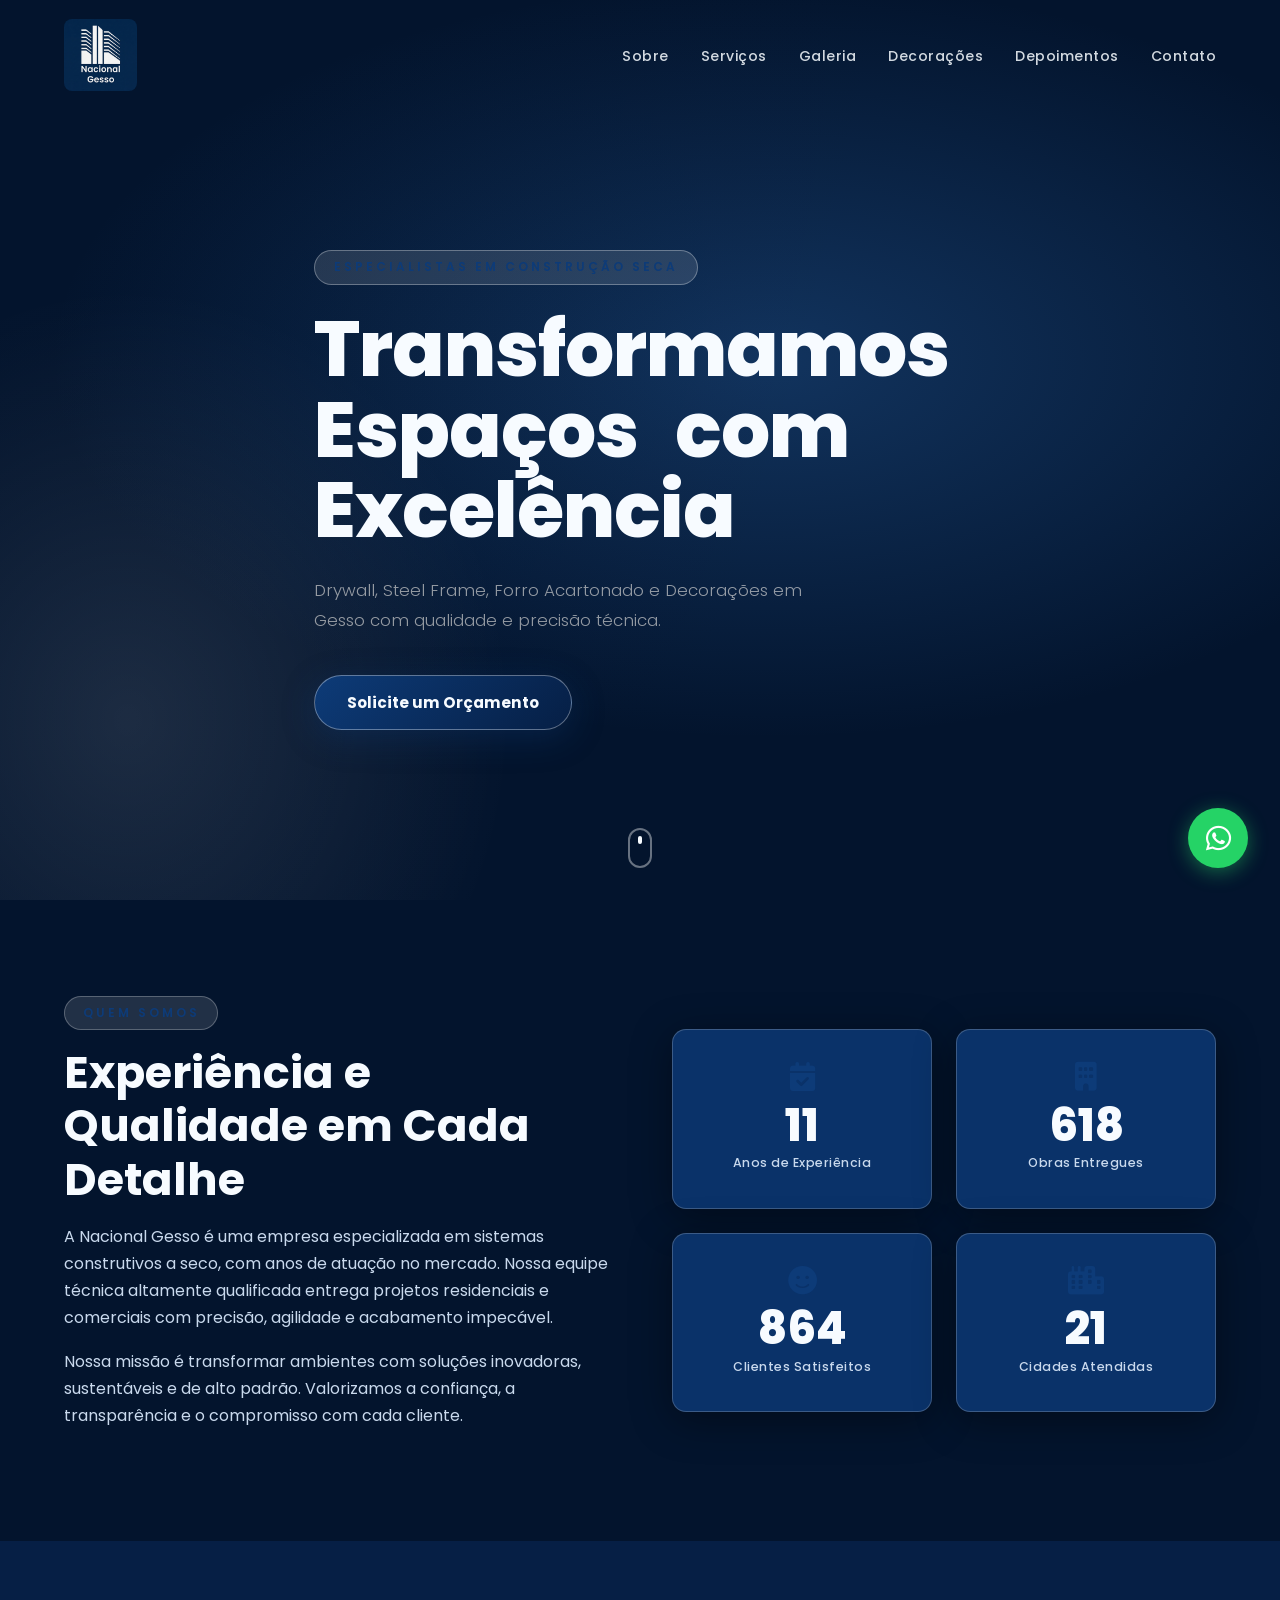
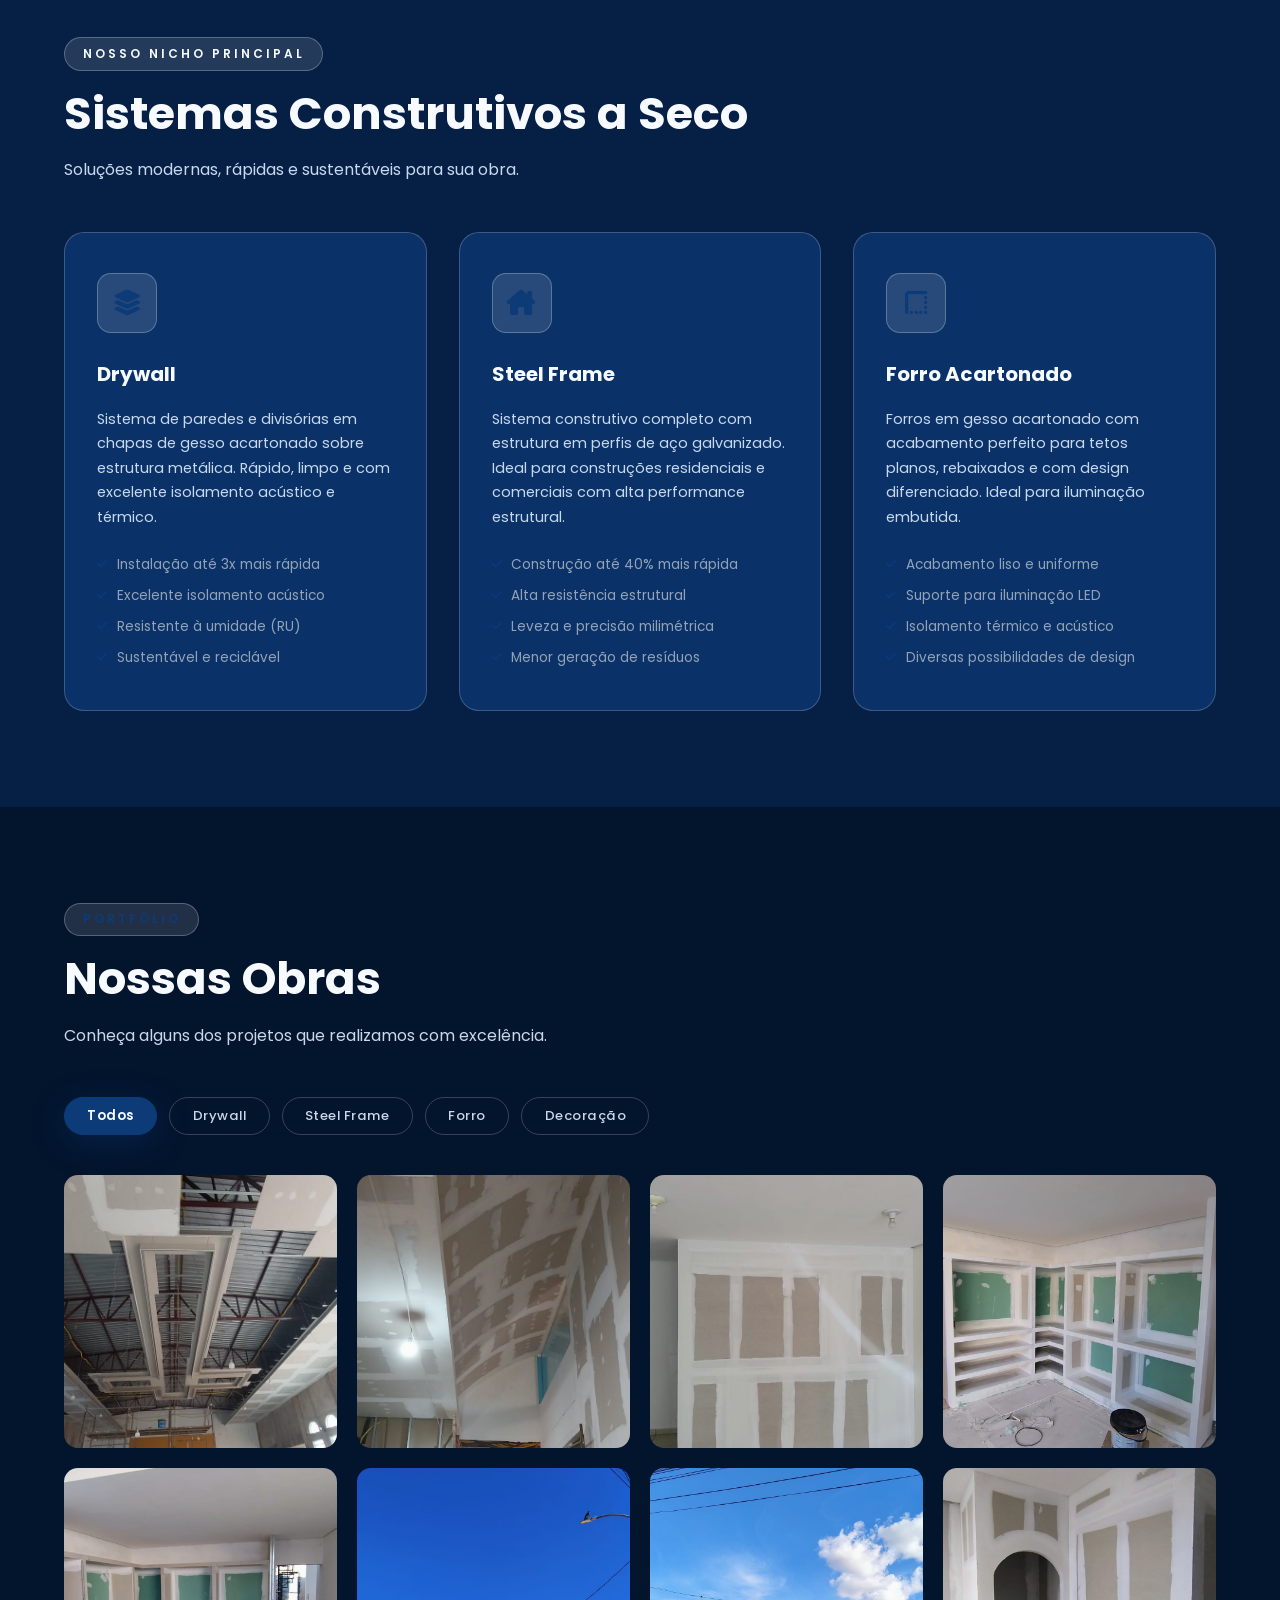
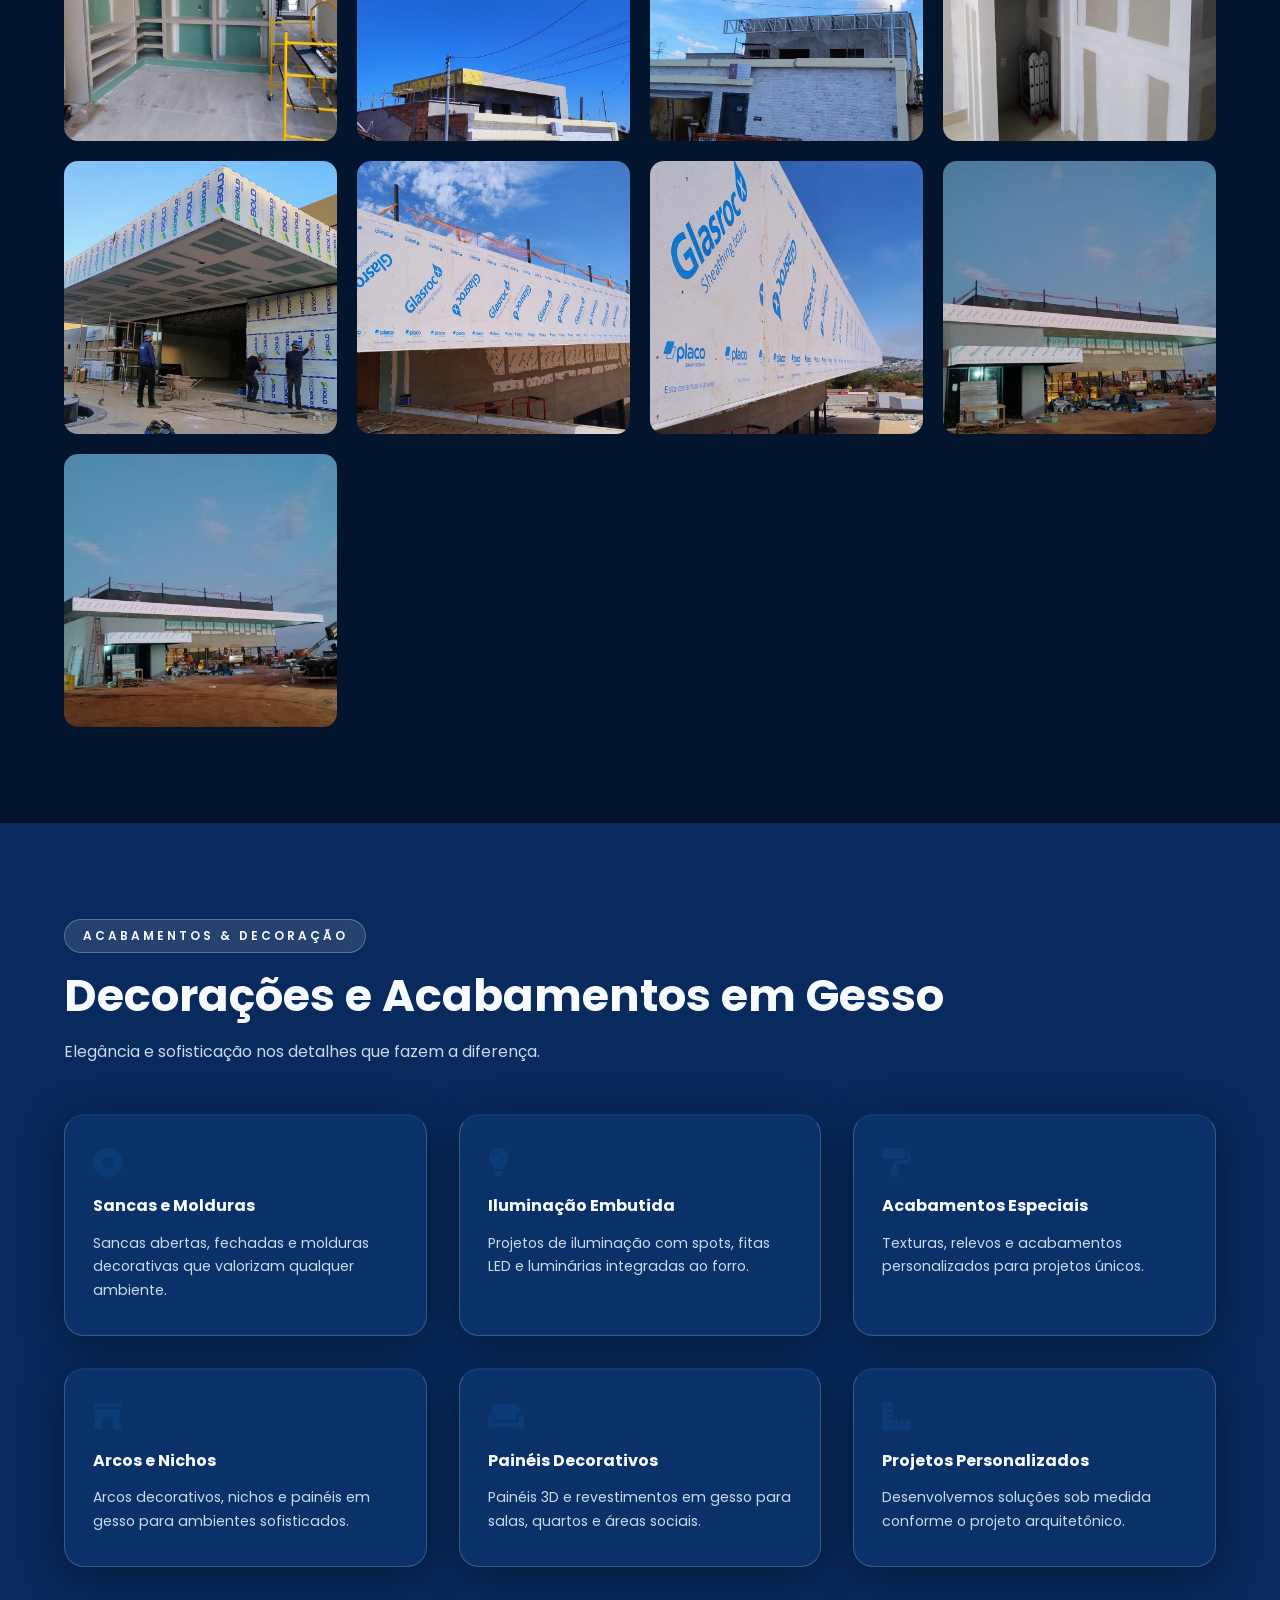
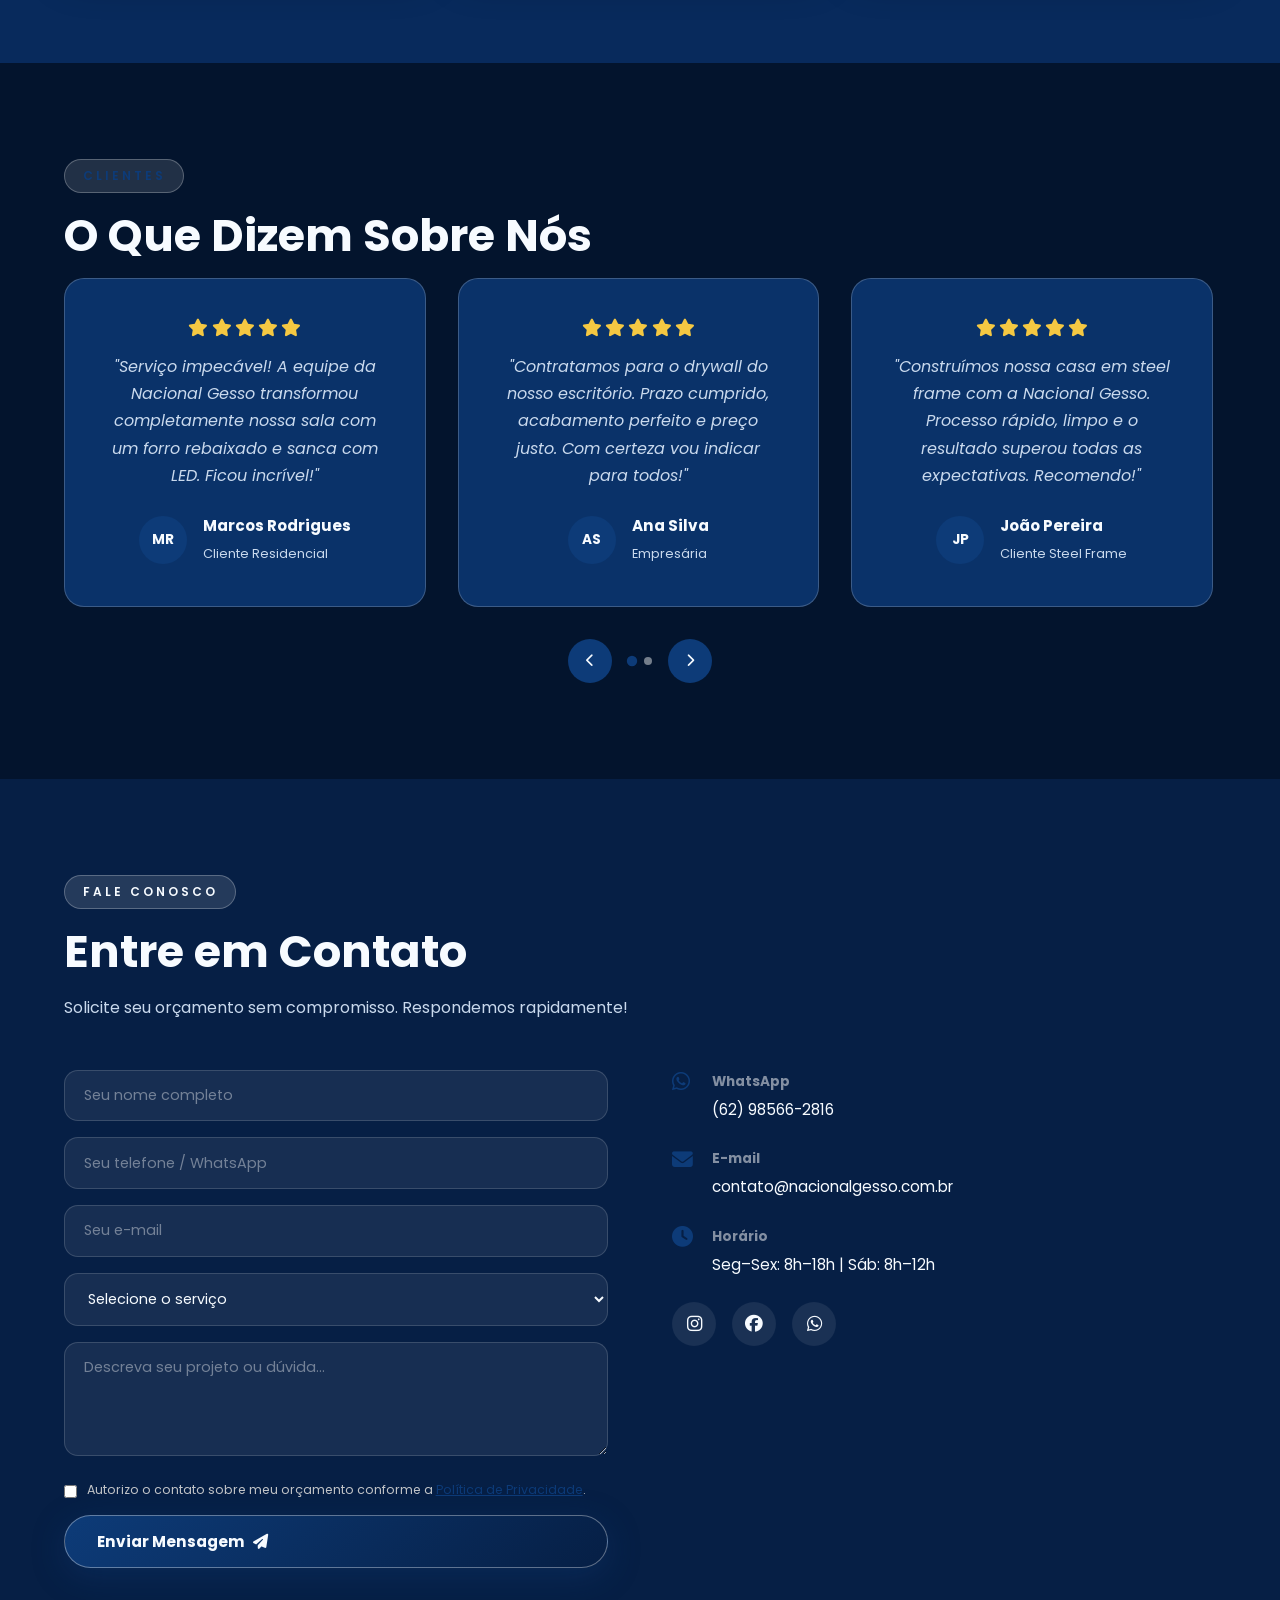
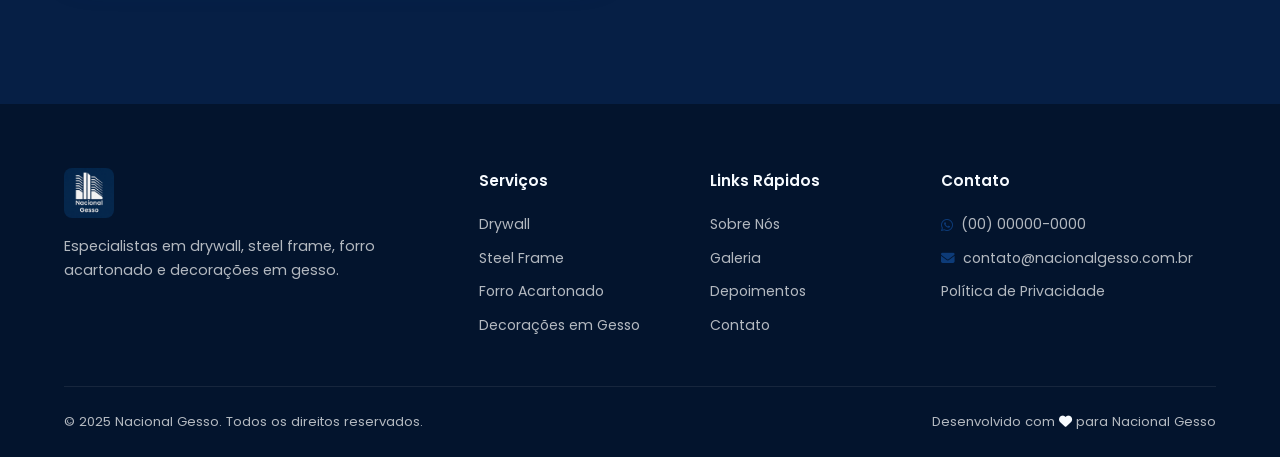
==== index.html @ 5bcd9a9e ""terceiro commit"" ====
<!DOCTYPE html>
<html lang="pt-BR">
<head>
  <meta charset="UTF-8" />
  <meta name="viewport" content="width=device-width, initial-scale=1.0" />
  <title>Nacional Gesso | Drywall, Steel Frame e Gesso</title>
  <meta name="description" content="Nacional Gesso: soluções em drywall, steel frame, forro acartonado e decorações em gesso. Solicite um orçamento para sua obra residencial ou comercial." />
  <meta name="robots" content="index, follow, max-image-preview:large, max-snippet:-1, max-video-preview:-1" />
  <meta name="theme-color" content="#03142d" />
  <link rel="canonical" href="https://nacionalgesso.com.br/" />
  <meta property="og:locale" content="pt_BR" />
  <meta property="og:type" content="website" />
  <meta property="og:site_name" content="Nacional Gesso" />
  <meta property="og:title" content="Nacional Gesso | Drywall, Steel Frame e Gesso" />
  <meta property="og:description" content="Soluções em drywall, steel frame, forro acartonado e decorações em gesso." />
  <meta property="og:url" content="https://nacionalgesso.com.br/" />
  <meta property="og:image" content="https://nacionalgesso.com.br/img/NACIONAL%20GESSO.jpeg" />
  <meta property="og:image:alt" content="Logo da Nacional Gesso" />
  <meta name="twitter:card" content="summary_large_image" />
  <meta name="twitter:title" content="Nacional Gesso | Drywall, Steel Frame e Gesso" />
  <meta name="twitter:description" content="Soluções em drywall, steel frame, forro acartonado e decorações em gesso." />
  <meta name="twitter:image" content="https://nacionalgesso.com.br/img/NACIONAL%20GESSO.jpeg" />
  <link rel="icon" type="image/jpeg" href="img/NACIONAL GESSO.jpeg" />
  <link rel="preconnect" href="https://fonts.googleapis.com" />
  <link rel="preconnect" href="https://fonts.gstatic.com" crossorigin />
  <link href="https://fonts.googleapis.com/css2?family=Poppins:wght@300;400;500;600;700;800&display=swap" rel="stylesheet" />
  <link rel="stylesheet" href="https://cdnjs.cloudflare.com/ajax/libs/font-awesome/6.5.0/css/all.min.css" />
  <link rel="stylesheet" href="css/style.css" />
  <script type="application/ld+json">
  {
    "@context": "https://schema.org",
    "@type": "Organization",
    "name": "Nacional Gesso",
    "url": "https://nacionalgesso.com.br/",
    "logo": "https://nacionalgesso.com.br/img/NACIONAL%20GESSO.jpeg",
    "email": "contato@nacionalgesso.com.br",
    "description": "Soluções em drywall, steel frame, forro acartonado e decorações em gesso."
  }
  </script>
</head>

<script>
  function removeNetlifyBadge() {
    const links = document.querySelectorAll('a[href*="netlify.com"]');
    links.forEach(el => el.remove());
  }

  // Remove ao carregar
  window.addEventListener('load', removeNetlifyBadge);
  
  // Remove novamente após 3 segundos (o script da Netlify injeta depois)
  setTimeout(removeNetlifyBadge, 3000);
  setTimeout(removeNetlifyBadge, 8000);
</script>





<body>

  <!-- HEADER -->
  <header id="header">
    <nav class="nav container">
      <a href="#hero" class="nav-logo">
        <img src="img/NACIONAL GESSO.jpeg" alt="Nacional Gesso" width="1034" height="1024" />
      </a>
      <ul class="nav-menu" id="navMenu">
        <li><a href="#sobre" class="nav-link">Sobre</a></li>
        <li><a href="#servicos" class="nav-link">Serviços</a></li>
        <li><a href="#galeria" class="nav-link">Galeria</a></li>
        <li><a href="#decoracoes" class="nav-link">Decorações</a></li>
        <li><a href="#depoimentos" class="nav-link">Depoimentos</a></li>
        <li><a href="#contato" class="nav-link">Contato</a></li>
      </ul>
      <button class="nav-toggle" id="navToggle" aria-label="Menu">
        <span></span><span></span><span></span>
      </button>
    </nav>
  </header>

  <main>
  <!-- HERO -->
  <section id="hero" aria-labelledby="titulo-principal">
    <div class="hero-overlay"></div>
    <div class="hero-content container">
      <p class="hero-tag reveal">Especialistas em Construção Seca</p>
      <h1 class="hero-title" id="titulo-principal">
        <span class="word-reveal">Transformamos</span>
        <span class="word-reveal">Espaços</span>
        <span class="word-reveal">com</span>
        <span class="word-reveal">Excelência</span>
      </h1>
      <p class="hero-sub reveal">Drywall, Steel Frame, Forro Acartonado e Decorações em Gesso com qualidade e precisão técnica.</p>
      <a href="#contato" class="btn btn-primary reveal">Solicite um Orçamento</a>
    </div>
    <div class="hero-scroll">
      <span></span>
    </div>
  </section>

  <!-- SOBRE -->
  <section id="sobre" class="section">
    <div class="container">
      <div class="sobre-grid">
        <div class="sobre-text">
          <span class="section-tag reveal">Quem Somos</span>
          <h2 class="section-title reveal">Experiência e Qualidade em Cada Detalhe</h2>
          <p class="reveal">A Nacional Gesso é uma empresa especializada em sistemas construtivos a seco, com anos de atuação no mercado. Nossa equipe técnica altamente qualificada entrega projetos residenciais e comerciais com precisão, agilidade e acabamento impecável.</p>
          <p class="reveal">Nossa missão é transformar ambientes com soluções inovadoras, sustentáveis e de alto padrão. Valorizamos a confiança, a transparência e o compromisso com cada cliente.</p>
        </div>
        <div class="sobre-stats">
          <div class="stat-card reveal">
            <i class="fa-solid fa-calendar-check"></i>
            <span class="counter" data-target="15">0</span>
            <small>Anos de Experiência</small>
          </div>
          <div class="stat-card reveal">
            <i class="fa-solid fa-building"></i>
            <span class="counter" data-target="850">0</span>
            <small>Obras Entregues</small>
          </div>
          <div class="stat-card reveal">
            <i class="fa-solid fa-face-smile"></i>
            <span class="counter" data-target="1200">0</span>
            <small>Clientes Satisfeitos</small>
          </div>
          <div class="stat-card reveal">
            <i class="fa-solid fa-city"></i>
            <span class="counter" data-target="30">0</span>
            <small>Cidades Atendidas</small>
          </div>
        </div>
      </div>
    </div>
  </section>

  <!-- SERVIÇOS -->
  <section id="servicos" class="section section-dark">
    <div class="container">
      <span class="section-tag reveal">Nosso Nicho Principal</span>
      <h2 class="section-title reveal">Sistemas Construtivos a Seco</h2>
      <p class="section-sub reveal">Soluções modernas, rápidas e sustentáveis para sua obra.</p>
      <div class="services-grid">

        <div class="service-card reveal">
          <div class="service-icon"><i class="fa-solid fa-layer-group"></i></div>
          <h3>Drywall</h3>
          <p>Sistema de paredes e divisórias em chapas de gesso acartonado sobre estrutura metálica. Rápido, limpo e com excelente isolamento acústico e térmico.</p>
          <ul>
            <li><i class="fa-solid fa-check"></i> Instalação até 3x mais rápida</li>
            <li><i class="fa-solid fa-check"></i> Excelente isolamento acústico</li>
            <li><i class="fa-solid fa-check"></i> Resistente à umidade (RU)</li>
            <li><i class="fa-solid fa-check"></i> Sustentável e reciclável</li>
          </ul>
        </div>

        <div class="service-card reveal">
          <div class="service-icon"><i class="fa-solid fa-house-chimney"></i></div>
          <h3>Steel Frame</h3>
          <p>Sistema construtivo completo com estrutura em perfis de aço galvanizado. Ideal para construções residenciais e comerciais com alta performance estrutural.</p>
          <ul>
            <li><i class="fa-solid fa-check"></i> Construção até 40% mais rápida</li>
            <li><i class="fa-solid fa-check"></i> Alta resistência estrutural</li>
            <li><i class="fa-solid fa-check"></i> Leveza e precisão milimétrica</li>
            <li><i class="fa-solid fa-check"></i> Menor geração de resíduos</li>
          </ul>
        </div>

        <div class="service-card reveal">
          <div class="service-icon"><i class="fa-solid fa-border-top-left"></i></div>
          <h3>Forro Acartonado</h3>
          <p>Forros em gesso acartonado com acabamento perfeito para tetos planos, rebaixados e com design diferenciado. Ideal para iluminação embutida.</p>
          <ul>
            <li><i class="fa-solid fa-check"></i> Acabamento liso e uniforme</li>
            <li><i class="fa-solid fa-check"></i> Suporte para iluminação LED</li>
            <li><i class="fa-solid fa-check"></i> Isolamento térmico e acústico</li>
            <li><i class="fa-solid fa-check"></i> Diversas possibilidades de design</li>
          </ul>
        </div>

      </div>
    </div>
  </section>

  <!-- GALERIA -->
  <section id="galeria" class="section">
    <div class="container">
      <span class="section-tag reveal">Portfólio</span>
      <h2 class="section-title reveal">Nossas Obras</h2>
      <p class="section-sub reveal">Conheça alguns dos projetos que realizamos com excelência.</p>

      <div class="gallery-filters reveal" role="group" aria-label="Filtrar obras por serviço">
        <button class="filter-btn active" type="button" data-filter="all" aria-pressed="true">Todos</button>
        <button class="filter-btn" type="button" data-filter="drywall" aria-pressed="false">Drywall</button>
        <button class="filter-btn" type="button" data-filter="steelframe" aria-pressed="false">Steel Frame</button>
        <button class="filter-btn" type="button" data-filter="forro" aria-pressed="false">Forro</button>
        <button class="filter-btn" type="button" data-filter="decoracao" aria-pressed="false">Decoração</button>
      </div>

      <div class="gallery-grid" id="galleryGrid">
        <div class="gallery-item reveal" data-category="drywall">
          <img src="img/img1.jpeg" alt="Obra 1" loading="lazy" />
          <div class="gallery-overlay"><i class="fa-solid fa-magnifying-glass-plus"></i></div>
        </div>
        <div class="gallery-item reveal" data-category="forro">
          <img src="img/img2.jpeg" alt="Obra 2" loading="lazy" />
          <div class="gallery-overlay"><i class="fa-solid fa-magnifying-glass-plus"></i></div>
        </div>
        <div class="gallery-item reveal" data-category="decoracao">
          <img src="img/img3.jpeg" alt="Obra 3" loading="lazy" />
          <div class="gallery-overlay"><i class="fa-solid fa-magnifying-glass-plus"></i></div>
        </div>
        <div class="gallery-item reveal" data-category="forro">
          <img src="img/img4.jpeg" alt="Obra 4" loading="lazy" />
          <div class="gallery-overlay"><i class="fa-solid fa-magnifying-glass-plus"></i></div>
        </div>
        <div class="gallery-item reveal" data-category="drywall">
          <img src="img/img5.jpeg" alt="Obra 5" loading="lazy" />
          <div class="gallery-overlay"><i class="fa-solid fa-magnifying-glass-plus"></i></div>
        </div>
        <div class="gallery-item reveal" data-category="decoracao">
          <img src="img/img6.jpeg" alt="Obra 6" loading="lazy" />
          <div class="gallery-overlay"><i class="fa-solid fa-magnifying-glass-plus"></i></div>
        </div>
        <div class="gallery-item reveal" data-category="forro">
          <img src="img/img7.jpeg" alt="Obra 7" loading="lazy" />
          <div class="gallery-overlay"><i class="fa-solid fa-magnifying-glass-plus"></i></div>
        </div>
        <div class="gallery-item reveal" data-category="steelframe">
          <img src="img/img8.jpeg" alt="Obra 8" loading="lazy" />
          <div class="gallery-overlay"><i class="fa-solid fa-magnifying-glass-plus"></i></div>
        </div>
        <div class="gallery-item reveal" data-category="drywall">
          <img src="img/img9.jpeg" alt="Obra 9" loading="lazy" />
          <div class="gallery-overlay"><i class="fa-solid fa-magnifying-glass-plus"></i></div>
        </div>
        <div class="gallery-item reveal" data-category="decoracao">
          <img src="img/img10.jpeg" alt="Obra 10" loading="lazy" />
          <div class="gallery-overlay"><i class="fa-solid fa-magnifying-glass-plus"></i></div>
        </div>
        <div class="gallery-item reveal" data-category="forro">
          <img src="img/img11.jpeg" alt="Obra 11" loading="lazy" />
          <div class="gallery-overlay"><i class="fa-solid fa-magnifying-glass-plus"></i></div>
        </div>
        <div class="gallery-item reveal" data-category="steelframe">
          <img src="img/img12.jpeg" alt="Obra 12" loading="lazy" />
          <div class="gallery-overlay"><i class="fa-solid fa-magnifying-glass-plus"></i></div>
        </div>
        <div class="gallery-item reveal" data-category="decoracao">
          <img src="img/img13.jpeg" alt="Obra 13" loading="lazy" />
          <div class="gallery-overlay"><i class="fa-solid fa-magnifying-glass-plus"></i></div>
        </div>
      </div>
    </div>
  </section>

  <!-- LIGHTBOX -->
  <div class="lightbox" id="lightbox" role="dialog" aria-modal="true" aria-label="Visualização da obra" aria-hidden="true">
    <button class="lightbox-close" id="lightboxClose" type="button" aria-label="Fechar visualização"><i class="fa-solid fa-xmark"></i></button>
    <div class="lightbox-content" id="lightboxContent"></div>
  </div>

  <!-- DECORAÇÕES -->
  <section id="decoracoes" class="section section-accent">
    <div class="container">
      <span class="section-tag reveal">Acabamentos & Decoração</span>
      <h2 class="section-title reveal">Decorações e Acabamentos em Gesso</h2>
      <p class="section-sub reveal">Elegância e sofisticação nos detalhes que fazem a diferença.</p>
      <div class="deco-grid">
        <div class="deco-card reveal">
          <i class="fa-solid fa-circle-dot"></i>
          <h4>Sancas e Molduras</h4>
          <p>Sancas abertas, fechadas e molduras decorativas que valorizam qualquer ambiente.</p>
        </div>
        <div class="deco-card reveal">
          <i class="fa-solid fa-lightbulb"></i>
          <h4>Iluminação Embutida</h4>
          <p>Projetos de iluminação com spots, fitas LED e luminárias integradas ao forro.</p>
        </div>
        <div class="deco-card reveal">
          <i class="fa-solid fa-paint-roller"></i>
          <h4>Acabamentos Especiais</h4>
          <p>Texturas, relevos e acabamentos personalizados para projetos únicos.</p>
        </div>
        <div class="deco-card reveal">
          <i class="fa-solid fa-archway"></i>
          <h4>Arcos e Nichos</h4>
          <p>Arcos decorativos, nichos e painéis em gesso para ambientes sofisticados.</p>
        </div>
        <div class="deco-card reveal">
          <i class="fa-solid fa-couch"></i>
          <h4>Painéis Decorativos</h4>
          <p>Painéis 3D e revestimentos em gesso para salas, quartos e áreas sociais.</p>
        </div>
        <div class="deco-card reveal">
          <i class="fa-solid fa-ruler-combined"></i>
          <h4>Projetos Personalizados</h4>
          <p>Desenvolvemos soluções sob medida conforme o projeto arquitetônico.</p>
        </div>
      </div>
    </div>
  </section>

  <!-- DEPOIMENTOS -->
  <section id="depoimentos" class="section">
    <div class="container">
      <span class="section-tag reveal">Clientes</span>
      <h2 class="section-title reveal">O Que Dizem Sobre Nós</h2>
      <div class="testimonials-slider">
        <div class="testimonials-track" id="testimonialsTrack">
          <div class="testimonial-card">
            <div class="stars"><i class="fa-solid fa-star"></i><i class="fa-solid fa-star"></i><i class="fa-solid fa-star"></i><i class="fa-solid fa-star"></i><i class="fa-solid fa-star"></i></div>
            <p>"Serviço impecável! A equipe da Nacional Gesso transformou completamente nossa sala com um forro rebaixado e sanca com LED. Ficou incrível!"</p>
            <div class="testimonial-author">
              <div class="author-avatar">MR</div>
              <div><strong>Marcos Rodrigues</strong><small>Cliente Residencial</small></div>
            </div>
          </div>
          <div class="testimonial-card">
            <div class="stars"><i class="fa-solid fa-star"></i><i class="fa-solid fa-star"></i><i class="fa-solid fa-star"></i><i class="fa-solid fa-star"></i><i class="fa-solid fa-star"></i></div>
            <p>"Contratamos para o drywall do nosso escritório. Prazo cumprido, acabamento perfeito e preço justo. Com certeza vou indicar para todos!"</p>
            <div class="testimonial-author">
              <div class="author-avatar">AS</div>
              <div><strong>Ana Silva</strong><small>Empresária</small></div>
            </div>
          </div>
          <div class="testimonial-card">
            <div class="stars"><i class="fa-solid fa-star"></i><i class="fa-solid fa-star"></i><i class="fa-solid fa-star"></i><i class="fa-solid fa-star"></i><i class="fa-solid fa-star"></i></div>
            <p>"Construímos nossa casa em steel frame com a Nacional Gesso. Processo rápido, limpo e o resultado superou todas as expectativas. Recomendo!"</p>
            <div class="testimonial-author">
              <div class="author-avatar">JP</div>
              <div><strong>João Pereira</strong><small>Cliente Steel Frame</small></div>
            </div>
          </div>
          <div class="testimonial-card">
            <div class="stars"><i class="fa-solid fa-star"></i><i class="fa-solid fa-star"></i><i class="fa-solid fa-star"></i><i class="fa-solid fa-star"></i><i class="fa-solid fa-star"></i></div>
            <p>"Profissionais extremamente competentes. Fizeram as molduras e decorações em gesso do nosso apartamento. Trabalho de altíssima qualidade!"</p>
            <div class="testimonial-author">
              <div class="author-avatar">CF</div>
              <div><strong>Carla Ferreira</strong><small>Arquiteta</small></div>
            </div>
          </div>
        </div>
        <div class="slider-controls">
          <button class="slider-btn" id="prevBtn"><i class="fa-solid fa-chevron-left"></i></button>
          <div class="slider-dots" id="sliderDots"></div>
          <button class="slider-btn" id="nextBtn"><i class="fa-solid fa-chevron-right"></i></button>
        </div>
      </div>
    </div>
  </section>

  <!-- CONTATO -->
  <section id="contato" class="section section-dark">
    <div class="container">
      <span class="section-tag reveal">Fale Conosco</span>
      <h2 class="section-title reveal">Entre em Contato</h2>
      <p class="section-sub reveal">Solicite seu orçamento sem compromisso. Respondemos rapidamente!</p>
      <div class="contact-grid">
        <form class="contact-form reveal" id="contactForm">
          <div class="form-group">
            <label class="sr-only" for="nome">Seu nome completo</label>
            <input id="nome" name="nome" type="text" autocomplete="name" placeholder="Seu nome completo" required />
          </div>
          <div class="form-group">
            <label class="sr-only" for="telefone">5562985662816</label>
            <input id="telefone" name="telefone" type="tel" autocomplete="tel" inputmode="tel" placeholder="Seu telefone / WhatsApp" required />
          </div>
          <div class="form-group">
            <label class="sr-only" for="email">Seu e-mail</label>
            <input id="email" name="email" type="email" autocomplete="email" placeholder="Seu e-mail" />
          </div>
          <div class="form-group">
            <label class="sr-only" for="servico">Serviço desejado</label>
            <select id="servico" name="servico" required>
              <option value="">Selecione o serviço</option>
              <option>Drywall</option>
              <option>Steel Frame</option>
              <option>Forro Acartonado</option>
              <option>Decorações em Gesso</option>
              <option>Outro</option>
            </select>
          </div>
          <div class="form-group">
            <label class="sr-only" for="mensagem">Descreva seu projeto ou dúvida</label>
            <textarea id="mensagem" name="mensagem" placeholder="Descreva seu projeto ou dúvida..." rows="4"></textarea>
          </div>
          <div class="form-consent">
            <input id="consentimento" name="consentimento" type="checkbox" required>
            <label for="consentimento">Autorizo o contato sobre meu orçamento conforme a <a href="privacidade.html">Política de Privacidade</a>.</label>
          </div>
          <button type="submit" class="btn btn-primary">Enviar Mensagem <i class="fa-solid fa-paper-plane"></i></button>
          <p class="form-status" id="formStatus" aria-live="polite"></p>
        </form>
        <div class="contact-info reveal">
          <div class="info-item">
            <i class="fa-brands fa-whatsapp"></i>
            <div>
              <strong>WhatsApp</strong>
              <a href="https://wa.me/5562985662816" target="_blank" rel="noopener noreferrer">(62) 98566-2816</a>
            </div>
          </div>
          <div class="info-item">
            <i class="fa-solid fa-envelope"></i>
            <div>
              <strong>E-mail</strong>
              <a href="mailto:contato@nacionalgesso.com.br">contato@nacionalgesso.com.br</a>
            </div>
          </div>
          <div class="info-item">
            <i class="fa-solid fa-clock"></i>
            <div>
              <strong>Horário</strong>
              <span>Seg–Sex: 8h–18h | Sáb: 8h–12h</span>
            </div>
          </div>
          <div class="social-links">
            <a href="#" aria-label="Instagram"><i class="fa-brands fa-instagram"></i></a>
            <a href="#" aria-label="Facebook"><i class="fa-brands fa-facebook"></i></a>
            <a href="https://wa.me/5500000000000" target="_blank" rel="noopener noreferrer" aria-label="WhatsApp"><i class="fa-brands fa-whatsapp"></i></a>
          </div>

        </div>
      </div>
    </div>
  </section>

  </main>

  <!-- FOOTER -->
  <footer class="footer">
    <div class="container">
      <div class="footer-grid">
        <div>
          <img src="img/NACIONAL GESSO.jpeg" alt="Nacional Gesso" class="footer-logo" width="1034" height="1024" loading="lazy" />
          <p>Especialistas em drywall, steel frame, forro acartonado e decorações em gesso.</p>
        </div>
        <div>
          <h5>Serviços</h5>
          <ul>
            <li><a href="#servicos">Drywall</a></li>
            <li><a href="#servicos">Steel Frame</a></li>
            <li><a href="#servicos">Forro Acartonado</a></li>
            <li><a href="#decoracoes">Decorações em Gesso</a></li>
          </ul>
        </div>
        <div>
          <h5>Links Rápidos</h5>
          <ul>
            <li><a href="#sobre">Sobre Nós</a></li>
            <li><a href="#galeria">Galeria</a></li>
            <li><a href="#depoimentos">Depoimentos</a></li>
            <li><a href="#contato">Contato</a></li>
          </ul>
        </div>
        <div>
          <h5>Contato</h5>
          <ul>
            <li><i class="fa-brands fa-whatsapp"></i> (00) 00000-0000</li>
            <li><i class="fa-solid fa-envelope"></i> contato@nacionalgesso.com.br</li>
            <li><a href="privacidade.html">Política de Privacidade</a></li>

          </ul>
        </div>
      </div>
      <div class="footer-bottom">
        <p>&copy; 2025 Nacional Gesso. Todos os direitos reservados.</p>
        <p>Desenvolvido com <i class="fa-solid fa-heart"></i> para Nacional Gesso</p>
      </div>
    </div>
  </footer>

  <!-- WHATSAPP FLUTUANTE -->
  <a href="https://wa.me/5562985662816?text=Ol%C3%A1!%20Gostaria%20de%20um%20or%C3%A7amento%20com%20a%20Nacional%20Gesso." class="whatsapp-float" target="_blank" rel="noopener noreferrer" aria-label="Falar com a Nacional Gesso pelo WhatsApp">
    <i class="fa-brands fa-whatsapp"></i>
  </a>

  <!-- VOLTAR AO TOPO -->
  <button class="back-to-top" id="backToTop" aria-label="Voltar ao topo">
    <i class="fa-solid fa-chevron-up"></i>
  </button>

  <script src="js/main.js"></script>
</body>
</html>
---- css/style.css ----
/* ===== RESET & BASE ===== */
*, *::before, *::after { box-sizing: border-box; margin: 0; padding: 0; }

:root {
  --primary: #0d3b78;
  --primary-light: #2d6fbb;
  --primary-dark: #061f45;
  --accent: #0d3b78;
  --dark: #03142d;
  --dark2: #061f45;
  --dark3: #082a5c;
  --surface: #0a3269;
  --surface2: #104382;
  --gray: #c9d9ed;
  --gray-light: #071d3e;
  --white: #f7fbff;
  --white-pure: #ffffff;
  --text: #f7fbff;
  --text-muted: #c9d9ed;
  --radius: 14px;
  --radius-lg: 20px;
  --shadow: 0 8px 40px rgba(0,0,0,0.4);
  --shadow-gold: 0 8px 32px rgba(13,59,120,0.35);
  --transition: 0.3s ease;
  --border: rgba(255,255,255,0.2);
}

html { scroll-behavior: smooth; }

body {
  font-family: 'Poppins', sans-serif;
  color: var(--text);
  background: var(--dark);
  overflow-x: hidden;
  line-height: 1.7;
}

img { max-width: 100%; display: block; }
a { text-decoration: none; color: inherit; }
ul { list-style: none; }
button { cursor: pointer; border: none; background: none; font-family: inherit; }
.sr-only { position: absolute; width: 1px; height: 1px; padding: 0; margin: -1px; overflow: hidden; clip: rect(0, 0, 0, 0); white-space: nowrap; border: 0; }

.legal-page { max-width: 850px; padding-top: 4rem; padding-bottom: 4rem; }
.legal-page h1 { color: var(--white); font-size: clamp(2rem, 5vw, 3rem); margin: 2rem 0 1rem; }
.legal-page h2 { color: var(--primary); font-size: 1.25rem; margin: 2rem 0 0.5rem; }
.legal-page p { margin-bottom: 1rem; }

.container { max-width: 1200px; margin: 0 auto; padding: 0 1.5rem; }
.section { padding: 6rem 0; }
.section-dark { background: var(--dark2); color: var(--white); }
.section-accent { background: var(--dark3); }

.section-tag {
  display: inline-block;
  background: rgba(255,255,255,0.12);
  color: var(--primary);
  font-size: 0.75rem;
  font-weight: 600;
  letter-spacing: 3px;
  text-transform: uppercase;
  padding: 0.35rem 1.1rem;
  border-radius: 50px;
  margin-bottom: 1rem;
  border: 1px solid rgba(255,255,255,0.25);
}
.section-dark .section-tag { background: rgba(255,255,255,0.12); color: var(--white); border-color: rgba(255,255,255,0.25); }
.section-accent .section-tag { background: rgba(255,255,255,0.12); color: var(--white); border-color: rgba(255,255,255,0.25); }

.section-title {
  font-size: clamp(1.8rem, 4vw, 2.8rem);
  font-weight: 700;
  line-height: 1.2;
  margin-bottom: 1rem;
  color: var(--white);
}
.section-sub { color: var(--gray); max-width: 600px; margin-bottom: 3rem; }
.section-dark .section-sub { color: var(--gray); }
.section-accent .section-sub { color: var(--gray); }

/* ===== BUTTONS ===== */
.btn {
  display: inline-flex;
  align-items: center;
  gap: 0.5rem;
  padding: 0.85rem 2rem;
  border-radius: 50px;
  font-weight: 600;
  font-size: 0.95rem;
  transition: var(--transition);
}
.btn-primary {
  background: linear-gradient(135deg, var(--primary) 0%, var(--primary-dark) 100%);
  color: var(--white);
  font-weight: 700;
  box-shadow: var(--shadow-gold);
  border: 1px solid rgba(255,255,255,0.35);
}
.btn-primary:hover { background: linear-gradient(135deg, var(--primary-light) 0%, var(--primary) 100%); transform: translateY(-2px); box-shadow: 0 12px 36px rgba(45,111,187,0.45); }

/* ===== REVEAL ANIMATIONS ===== */
.reveal {
  opacity: 0;
  transform: translateY(30px);
  transition: opacity 0.7s ease, transform 0.7s ease;
}
.reveal.visible { opacity: 1; transform: translateY(0); }

.word-reveal {
  display: inline-block;
  opacity: 0;
  transform: translateY(40px);
  transition: opacity 0.6s ease, transform 0.6s ease;
  margin-right: 0.3em;
}
.word-reveal.visible { opacity: 1; transform: translateY(0); }

/* ===== HEADER ===== */
#header {
  position: fixed;
  top: 0; left: 0; right: 0;
  z-index: 1000;
  padding: 1.2rem 0;
  transition: background var(--transition), box-shadow var(--transition), padding var(--transition), backdrop-filter var(--transition);
}
#header.scrolled {
  background: rgba(3,20,45,0.92);
  backdrop-filter: blur(20px);
  -webkit-backdrop-filter: blur(20px);
  box-shadow: 0 1px 0 rgba(255,255,255,0.2), 0 8px 32px rgba(0,0,0,0.4);
  padding: 0.7rem 0;
}

.nav { display: flex; align-items: center; justify-content: space-between; }

.nav-logo img {
  height: 72px;
  width: auto;
  border-radius: 8px;
  object-fit: contain;
}

.nav-menu { display: flex; gap: 2rem; }
.nav-link {
  font-size: 0.88rem;
  font-weight: 500;
  color: rgba(247,251,255,0.85);
  position: relative;
  transition: color var(--transition);
  letter-spacing: 0.5px;
}
.nav-link::after {
  content: '';
  position: absolute;
  bottom: -4px; left: 0;
  width: 0; height: 1px;
  background: var(--primary);
  transition: width var(--transition);
}
.nav-link:hover::after, .nav-link.active::after { width: 100%; }
#header.scrolled .nav-link { color: rgba(247,251,255,0.85); }
.nav-link:hover { color: var(--primary); }

.nav-toggle {
  display: none;
  flex-direction: column;
  gap: 5px;
  padding: 4px;
}
.nav-toggle span {
  display: block;
  width: 24px; height: 2px;
  background: var(--white);
  border-radius: 2px;
  transition: var(--transition);
}
#header.scrolled .nav-toggle span { background: var(--white); }
.nav-toggle.open span:nth-child(1) { transform: translateY(7px) rotate(45deg); }
.nav-toggle.open span:nth-child(2) { opacity: 0; }
.nav-toggle.open span:nth-child(3) { transform: translateY(-7px) rotate(-45deg); }

/* ===== HERO ===== */
#hero {
  min-height: 100vh;
  display: flex;
  align-items: center;
  position: relative;
  background:
    linear-gradient(105deg, rgba(3,20,45,0.94) 0%, rgba(3,20,45,0.78) 48%, rgba(3,20,45,0.42) 100%),
    url("https://www.emajstor.hr/showfile.php?uuid=ab7ddb95ef6b4b7f3ce25e41f23acbc3b6d52b8f") center / cover no-repeat;
  overflow: hidden;
}
#hero::before {
  content: '';
  position: absolute;
  inset: 0;
  background:
    radial-gradient(ellipse 80% 60% at 60% 40%, rgba(45,111,187,0.35) 0%, transparent 70%),
    radial-gradient(ellipse 50% 80% at 10% 80%, rgba(255,255,255,0.12) 0%, transparent 60%);
}
#hero::after {
  content: none;
}

.hero-overlay {
  position: absolute;
  inset: 0;
  background: linear-gradient(105deg, rgba(3,20,45,0.25) 0%, transparent 60%);
}

.hero-content {
  position: relative;
  z-index: 2;
  max-width: 700px;
  padding-top: 5rem;
}

.hero-tag {
  display: inline-block;
  background: rgba(255,255,255,0.12);
  color: var(--primary);
  font-size: 0.75rem;
  font-weight: 600;
  letter-spacing: 3px;
  text-transform: uppercase;
  padding: 0.4rem 1.2rem;
  border-radius: 50px;
  margin-bottom: 1.5rem;
  border: 1px solid rgba(255,255,255,0.3);
}

.hero-title {
  font-size: clamp(2.8rem, 6vw, 5rem);
  font-weight: 800;
  color: var(--white);
  line-height: 1.05;
  margin-bottom: 1.5rem;
  letter-spacing: -1px;
}

.hero-sub {
  color: rgba(240,237,232,0.6);
  font-size: 1.05rem;
  margin-bottom: 2.5rem;
  max-width: 500px;
  font-weight: 300;
  line-height: 1.8;
}

.hero-scroll {
  position: absolute;
  bottom: 2rem;
  left: 50%;
  transform: translateX(-50%);
  z-index: 2;
}
.hero-scroll span {
  display: block;
  width: 24px; height: 40px;
  border: 2px solid rgba(255,255,255,0.4);
  border-radius: 12px;
  position: relative;
}
.hero-scroll span::after {
  content: '';
  position: absolute;
  top: 6px; left: 50%;
  transform: translateX(-50%);
  width: 4px; height: 8px;
  background: var(--white);
  border-radius: 2px;
  animation: scrollDown 1.5s infinite;
}
@keyframes scrollDown {
  0% { opacity: 1; top: 6px; }
  100% { opacity: 0; top: 22px; }
}

/* ===== SOBRE ===== */
.sobre-grid {
  display: grid;
  grid-template-columns: 1fr 1fr;
  gap: 4rem;
  align-items: center;
}
.sobre-text p { color: var(--gray); margin-bottom: 1rem; }
.sobre-stats {
  display: grid;
  grid-template-columns: 1fr 1fr;
  gap: 1.5rem;
}
.stat-card {
  background: var(--surface);
  border: 1px solid var(--border);
  border-radius: var(--radius);
  padding: 2rem 1.5rem;
  text-align: center;
  box-shadow: var(--shadow);
  transition: transform var(--transition), box-shadow var(--transition), border-color var(--transition);
  position: relative;
  overflow: hidden;
}
.stat-card::before {
  content: '';
  position: absolute;
  top: 0; left: 0; right: 0;
  height: 2px;
  background: linear-gradient(90deg, transparent, var(--primary), transparent);
  opacity: 0;
  transition: opacity var(--transition);
}
.stat-card:hover { transform: translateY(-6px); box-shadow: var(--shadow-gold); border-color: rgba(255,255,255,0.45); }
.stat-card:hover::before { opacity: 1; }
.stat-card i { font-size: 1.8rem; color: var(--primary); margin-bottom: 0.8rem; }
.stat-card .counter { display: block; font-size: 2.8rem; font-weight: 800; color: var(--white); line-height: 1; }
.stat-card small { color: var(--gray); font-size: 0.78rem; font-weight: 500; letter-spacing: 0.5px; }

/* ===== SERVIÇOS ===== */
.services-grid {
  display: grid;
  grid-template-columns: repeat(3, 1fr);
  gap: 2rem;
}
.service-card {
  background: var(--surface);
  border: 1px solid var(--border);
  border-radius: var(--radius-lg);
  padding: 2.5rem 2rem;
  transition: transform var(--transition), border-color var(--transition), box-shadow var(--transition);
  position: relative;
  overflow: hidden;
}
.service-card::after {
  content: '';
  position: absolute;
  bottom: 0; left: 0; right: 0;
  height: 2px;
  background: linear-gradient(90deg, transparent, var(--primary), transparent);
  transform: scaleX(0);
  transition: transform 0.4s ease;
}
.service-card:hover { transform: translateY(-8px); border-color: rgba(255,255,255,0.45); box-shadow: var(--shadow-gold); }
.service-card:hover::after { transform: scaleX(1); }
.service-icon {
  width: 60px; height: 60px;
  background: rgba(255,255,255,0.12);
  border-radius: 14px;
  display: flex;
  align-items: center;
  justify-content: center;
  margin-bottom: 1.5rem;
  border: 1px solid rgba(255,255,255,0.25);
}
.service-icon i { font-size: 1.6rem; color: var(--primary); }
.service-card h3 { font-size: 1.25rem; font-weight: 700; margin-bottom: 1rem; color: var(--white); }
.service-card > p { color: var(--gray); font-size: 0.9rem; margin-bottom: 1.5rem; line-height: 1.7; }
.service-card ul { display: flex; flex-direction: column; gap: 0.5rem; }
.service-card ul li { font-size: 0.85rem; color: rgba(240,237,232,0.6); display: flex; align-items: center; gap: 0.6rem; }
.service-card ul li i { color: var(--primary); font-size: 0.7rem; }

/* ===== GALERIA ===== */
.gallery-filters {
  display: flex;
  gap: 0.75rem;
  flex-wrap: wrap;
  margin-bottom: 2.5rem;
}
.filter-btn {
  padding: 0.5rem 1.4rem;
  border-radius: 50px;
  font-size: 0.82rem;
  font-weight: 500;
  border: 1px solid var(--border);
  color: var(--gray);
  background: transparent;
  transition: var(--transition);
  letter-spacing: 0.5px;
}
.filter-btn:hover, .filter-btn.active {
  background: var(--primary);
  border-color: var(--primary);
  color: var(--white);
  font-weight: 600;
  box-shadow: var(--shadow-gold);
}

.gallery-grid {
  display: grid;
  grid-template-columns: repeat(4, 1fr);
  gap: 1.25rem;
}
.gallery-item {
  border-radius: var(--radius);
  overflow: hidden;
  position: relative;
  cursor: pointer;
  aspect-ratio: 1;
  transition: transform var(--transition);
}
.gallery-item:hover { transform: scale(1.02); }
.gallery-item.hidden { display: none; }

.gallery-placeholder {
  width: 100%; height: 100%;
  display: flex;
  flex-direction: column;
  align-items: center;
  justify-content: center;
  gap: 0.75rem;
  color: rgba(255,255,255,0.9);
}
.gallery-placeholder i { font-size: 2.5rem; }
.gallery-placeholder span { font-size: 0.85rem; font-weight: 600; text-align: center; padding: 0 1rem; }

.gallery-item img {
  width: 100%;
  height: 100%;
  object-fit: cover;
  display: block;
  transition: transform 0.4s ease;
}
.gallery-item:hover img { transform: scale(1.06); }

.gallery-overlay {
  position: absolute;
  inset: 0;
  background: rgba(3,20,45,0.78);
  display: flex;
  align-items: center;
  justify-content: center;
  opacity: 0;
  transition: opacity var(--transition);
  backdrop-filter: blur(2px);
}
.gallery-item:hover .gallery-overlay { opacity: 1; }
.gallery-overlay i { font-size: 2rem; color: var(--primary); }

/* ===== LIGHTBOX ===== */
.lightbox {
  position: fixed;
  inset: 0;
  background: rgba(0,0,0,0.92);
  z-index: 9999;
  display: flex;
  align-items: center;
  justify-content: center;
  opacity: 0;
  pointer-events: none;
  transition: opacity var(--transition);
}
.lightbox.open { opacity: 1; pointer-events: all; }
.lightbox-close {
  position: absolute;
  top: 1.5rem; right: 1.5rem;
  color: var(--white);
  font-size: 1.5rem;
  width: 44px; height: 44px;
  border-radius: 50%;
  background: rgba(255,255,255,0.1);
  display: flex;
  align-items: center;
  justify-content: center;
  transition: background var(--transition);
}
.lightbox-close:hover { background: rgba(255,255,255,0.2); }
.lightbox-content {
  max-width: 90vw;
  max-height: 80vh;
  border-radius: var(--radius);
  overflow: hidden;
}

/* ===== DECORAÇÕES ===== */
.deco-grid {
  display: grid;
  grid-template-columns: repeat(3, 1fr);
  gap: 2rem;
}
.deco-card {
  background: var(--surface);
  border-radius: var(--radius-lg);
  padding: 2rem 1.75rem;
  box-shadow: var(--shadow);
  transition: transform var(--transition), box-shadow var(--transition), border-color var(--transition);
  border: 1px solid var(--border);
  border-top: 2px solid var(--primary);
  position: relative;
  overflow: hidden;
}
.deco-card::before {
  content: '';
  position: absolute;
  top: 0; left: -100%;
  width: 100%; height: 100%;
  background: linear-gradient(90deg, transparent, rgba(255,255,255,0.12), transparent);
  transition: left 0.5s ease;
}
.deco-card:hover { transform: translateY(-6px); box-shadow: var(--shadow-gold); border-color: rgba(255,255,255,0.45); }
.deco-card:hover::before { left: 100%; }
.deco-card i { font-size: 1.8rem; color: var(--primary); margin-bottom: 1rem; }
.deco-card h4 { font-size: 1rem; font-weight: 700; margin-bottom: 0.75rem; color: var(--white); }
.deco-card p { color: var(--gray); font-size: 0.88rem; line-height: 1.7; }

/* ===== DEPOIMENTOS ===== */
.testimonials-slider { position: relative; overflow: hidden; }
.testimonials-track {
  display: flex;
  transition: transform 0.5s ease;
}
.testimonial-card {
  min-width: 100%;
  background: var(--surface);
  border: 1px solid var(--border);
  border-radius: var(--radius-lg);
  padding: 2.5rem;
  text-align: center;
}
@media (min-width: 768px) {
  .testimonials-track { gap: 2rem; }
  .testimonial-card { min-width: calc(50% - 1rem); }
}
@media (min-width: 1024px) {
  .testimonial-card { min-width: calc(33.333% - 1.4rem); }
}

.stars { color: #f5c842; font-size: 1.1rem; margin-bottom: 1rem; display: flex; justify-content: center; gap: 0.2rem; }
.testimonial-card > p { color: var(--gray); font-style: italic; margin-bottom: 1.5rem; }
.testimonial-author { display: flex; align-items: center; justify-content: center; gap: 1rem; }
.author-avatar {
  width: 48px; height: 48px;
  background: var(--primary);
  color: var(--white);
  border-radius: 50%;
  display: flex;
  align-items: center;
  justify-content: center;
  font-weight: 700;
  font-size: 0.85rem;
}
.testimonial-author div { text-align: left; }
.testimonial-author strong { display: block; font-size: 0.95rem; }
.testimonial-author small { color: var(--gray); font-size: 0.8rem; }

.slider-controls {
  display: flex;
  align-items: center;
  justify-content: center;
  gap: 1rem;
  margin-top: 2rem;
}
.slider-btn {
  width: 44px; height: 44px;
  border-radius: 50%;
  background: var(--primary);
  color: var(--white);
  display: flex;
  align-items: center;
  justify-content: center;
  transition: background var(--transition), transform var(--transition);
}
.slider-btn:hover { background: var(--primary-light); transform: scale(1.05); }
.slider-dots { display: flex; gap: 0.5rem; }
.dot {
  width: 8px; height: 8px;
  border-radius: 50%;
  background: rgba(255,255,255,0.45);
  cursor: pointer;
  transition: background var(--transition), transform var(--transition);
}
.dot.active { background: var(--primary); transform: scale(1.3); }

/* ===== CONTATO ===== */
.contact-grid {
  display: grid;
  grid-template-columns: 1fr 1fr;
  gap: 4rem;
  align-items: start;
}
.contact-form { display: flex; flex-direction: column; gap: 1rem; }
.form-group input,
.form-group select,
.form-group textarea {
  width: 100%;
  padding: 0.9rem 1.2rem;
  border: 1px solid rgba(255,255,255,0.15);
  border-radius: var(--radius);
  background: rgba(255,255,255,0.07);
  color: var(--white);
  font-family: inherit;
  font-size: 0.9rem;
  transition: border-color var(--transition), background var(--transition);
  outline: none;
}
.form-group input::placeholder,
.form-group textarea::placeholder { color: rgba(255,255,255,0.4); }
.form-group select option { background: var(--dark); color: var(--white); }
.form-group input:focus,
.form-group select:focus,
.form-group textarea:focus {
  border-color: var(--accent);
  background: rgba(255,255,255,0.1);
}
.form-group textarea { resize: vertical; }
.form-consent { display: flex; align-items: flex-start; gap: 0.6rem; color: rgba(240,237,232,0.8); font-size: 0.78rem; line-height: 1.5; }
.form-consent input { margin-top: 0.25rem; accent-color: var(--primary); }
.form-consent a { color: var(--accent); text-decoration: underline; }
.form-status { min-height: 1.5rem; color: var(--primary-light); font-size: 0.85rem; }

.contact-info { display: flex; flex-direction: column; gap: 1.5rem; }
.info-item { display: flex; align-items: flex-start; gap: 1rem; }
.info-item i { font-size: 1.3rem; color: var(--accent); margin-top: 0.1rem; min-width: 24px; }
.info-item strong { display: block; font-size: 0.85rem; color: rgba(255,255,255,0.5); margin-bottom: 0.2rem; }
.info-item span, .info-item a { color: var(--white); font-size: 0.95rem; }
.info-item a:hover { color: var(--accent); }

.social-links { display: flex; gap: 1rem; }
.social-links a {
  width: 44px; height: 44px;
  border-radius: 50%;
  background: rgba(255,255,255,0.08);
  display: flex;
  align-items: center;
  justify-content: center;
  color: var(--white);
  font-size: 1.1rem;
  transition: background var(--transition), transform var(--transition);
}
.social-links a:hover { background: var(--accent); transform: translateY(-3px); }

/* ===== FOOTER ===== */
.footer {
  background: var(--dark);
  color: rgba(255,255,255,0.7);
  padding: 4rem 0 0;
}
.footer-grid {
  display: grid;
  grid-template-columns: 2fr 1fr 1fr 1.5fr;
  gap: 3rem;
  padding-bottom: 3rem;
  border-bottom: 1px solid rgba(255,255,255,0.08);
}
.footer-logo { height: 50px; width: auto; border-radius: 8px; margin-bottom: 1rem; }
.footer-grid > div > p { font-size: 0.9rem; line-height: 1.7; }
.footer h5 { color: var(--white); font-size: 0.95rem; font-weight: 600; margin-bottom: 1.25rem; }
.footer ul { display: flex; flex-direction: column; gap: 0.6rem; }
.footer ul li, .footer ul a { font-size: 0.88rem; display: flex; align-items: center; gap: 0.5rem; }
.footer ul a:hover { color: var(--accent); }
.footer ul li i { color: var(--accent); font-size: 0.85rem; }
.footer-bottom {
  display: flex;
  justify-content: space-between;
  align-items: center;
  padding: 1.5rem 0;
  font-size: 0.82rem;
  flex-wrap: wrap;
  gap: 0.5rem;
}
.footer-bottom i { color: var(--white); }

/* ===== WHATSAPP FLOAT ===== */
.whatsapp-float {
  position: fixed;
  bottom: 2rem;
  right: 2rem;
  width: 60px; height: 60px;
  background: #25d366;
  color: #fff;
  border-radius: 50%;
  display: flex;
  align-items: center;
  justify-content: center;
  font-size: 1.8rem;
  z-index: 999;
  box-shadow: 0 4px 20px rgba(37,211,102,0.45);
  animation: pulse 2s infinite;
  transition: transform var(--transition);
}
.whatsapp-float:hover { transform: scale(1.1); animation: none; }
@keyframes pulse {
  0%, 100% { box-shadow: 0 4px 20px rgba(37,211,102,0.45); }
  50% { box-shadow: 0 4px 40px rgba(37,211,102,0.75), 0 0 0 12px rgba(37,211,102,0.12); }
}

/* ===== BACK TO TOP ===== */
.back-to-top {
  position: fixed;
  bottom: 6.5rem;
  right: 2rem;
  width: 44px; height: 44px;
  background: var(--primary);
  color: var(--white);
  border-radius: 50%;
  display: flex;
  align-items: center;
  justify-content: center;
  z-index: 998;
  opacity: 0;
  pointer-events: none;
  transition: opacity var(--transition), transform var(--transition);
  box-shadow: var(--shadow);
}
.back-to-top.visible { opacity: 1; pointer-events: all; }
.back-to-top:hover { transform: translateY(-3px); background: var(--primary-light); }

/* ===== RESPONSIVE ===== */
@media (max-width: 1024px) {
  .services-grid { grid-template-columns: 1fr 1fr; }
  .gallery-grid { grid-template-columns: repeat(3, 1fr); }
  .footer-grid { grid-template-columns: 1fr 1fr; }
}

@media (max-width: 768px) {
  .nav-menu {
    position: fixed;
    top: 0; right: -100%;
    width: 75%;
    max-width: 320px;
    height: 100vh;
    background: var(--dark);
    flex-direction: column;
    justify-content: center;
    align-items: center;
    gap: 2.5rem;
    transition: right 0.4s ease;
    z-index: 999;
  }
  .nav-menu.open { right: 0; }
  .nav-menu .nav-link { color: var(--white); font-size: 1.1rem; }
  .nav-toggle { display: flex; z-index: 1000; }

  .sobre-grid { grid-template-columns: 1fr; gap: 2.5rem; }
  .sobre-stats { grid-template-columns: 1fr 1fr; }
  .services-grid { grid-template-columns: 1fr; }
  .gallery-grid { grid-template-columns: repeat(2, 1fr); }
  .deco-grid { grid-template-columns: 1fr 1fr; }
  .contact-grid { grid-template-columns: 1fr; gap: 2.5rem; }
  .footer-grid { grid-template-columns: 1fr 1fr; gap: 2rem; }
}

@media (max-width: 480px) {
  .section { padding: 3.5rem 0; }
  .gallery-grid { grid-template-columns: 1fr 1fr; }
  .deco-grid { grid-template-columns: 1fr; }
  .footer-grid { grid-template-columns: 1fr; }
  .footer-bottom { flex-direction: column; text-align: center; }
  .hero-title { font-size: 2.2rem; }
  .gallery-filters { gap: 0.5rem; }
  .filter-btn { padding: 0.4rem 0.9rem; font-size: 0.8rem; }
}

@media (prefers-reduced-motion: reduce) {
  *, *::before, *::after { animation-duration: 0.01ms !important; animation-iteration-count: 1 !important; scroll-behavior: auto !important; transition-duration: 0.01ms !important; }
}


/* Remove badge da Netlify */
[class*="netlify"],
[id*="netlify"],
a[href*="netlify"] {
  display: none !important;
  visibility: hidden !important;
  opacity: 0 !important;
  pointer-events: none !important;
}
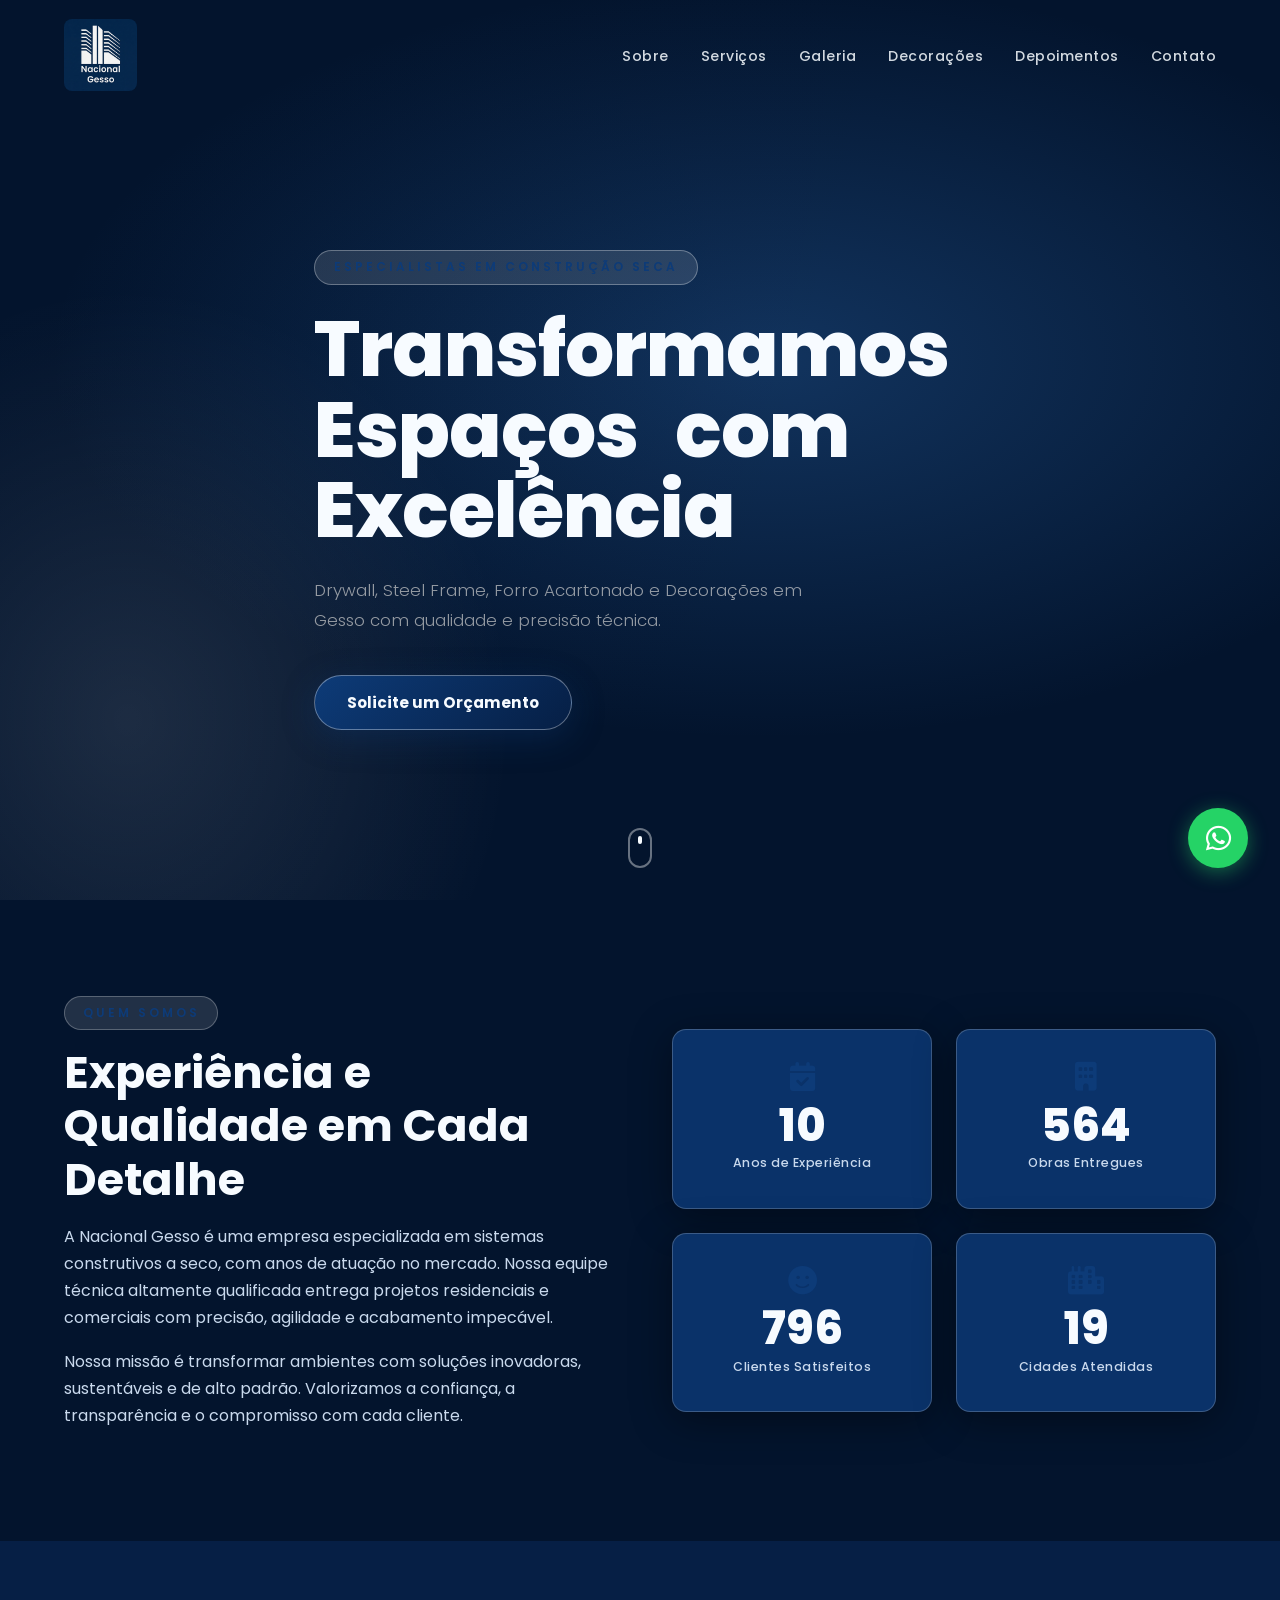
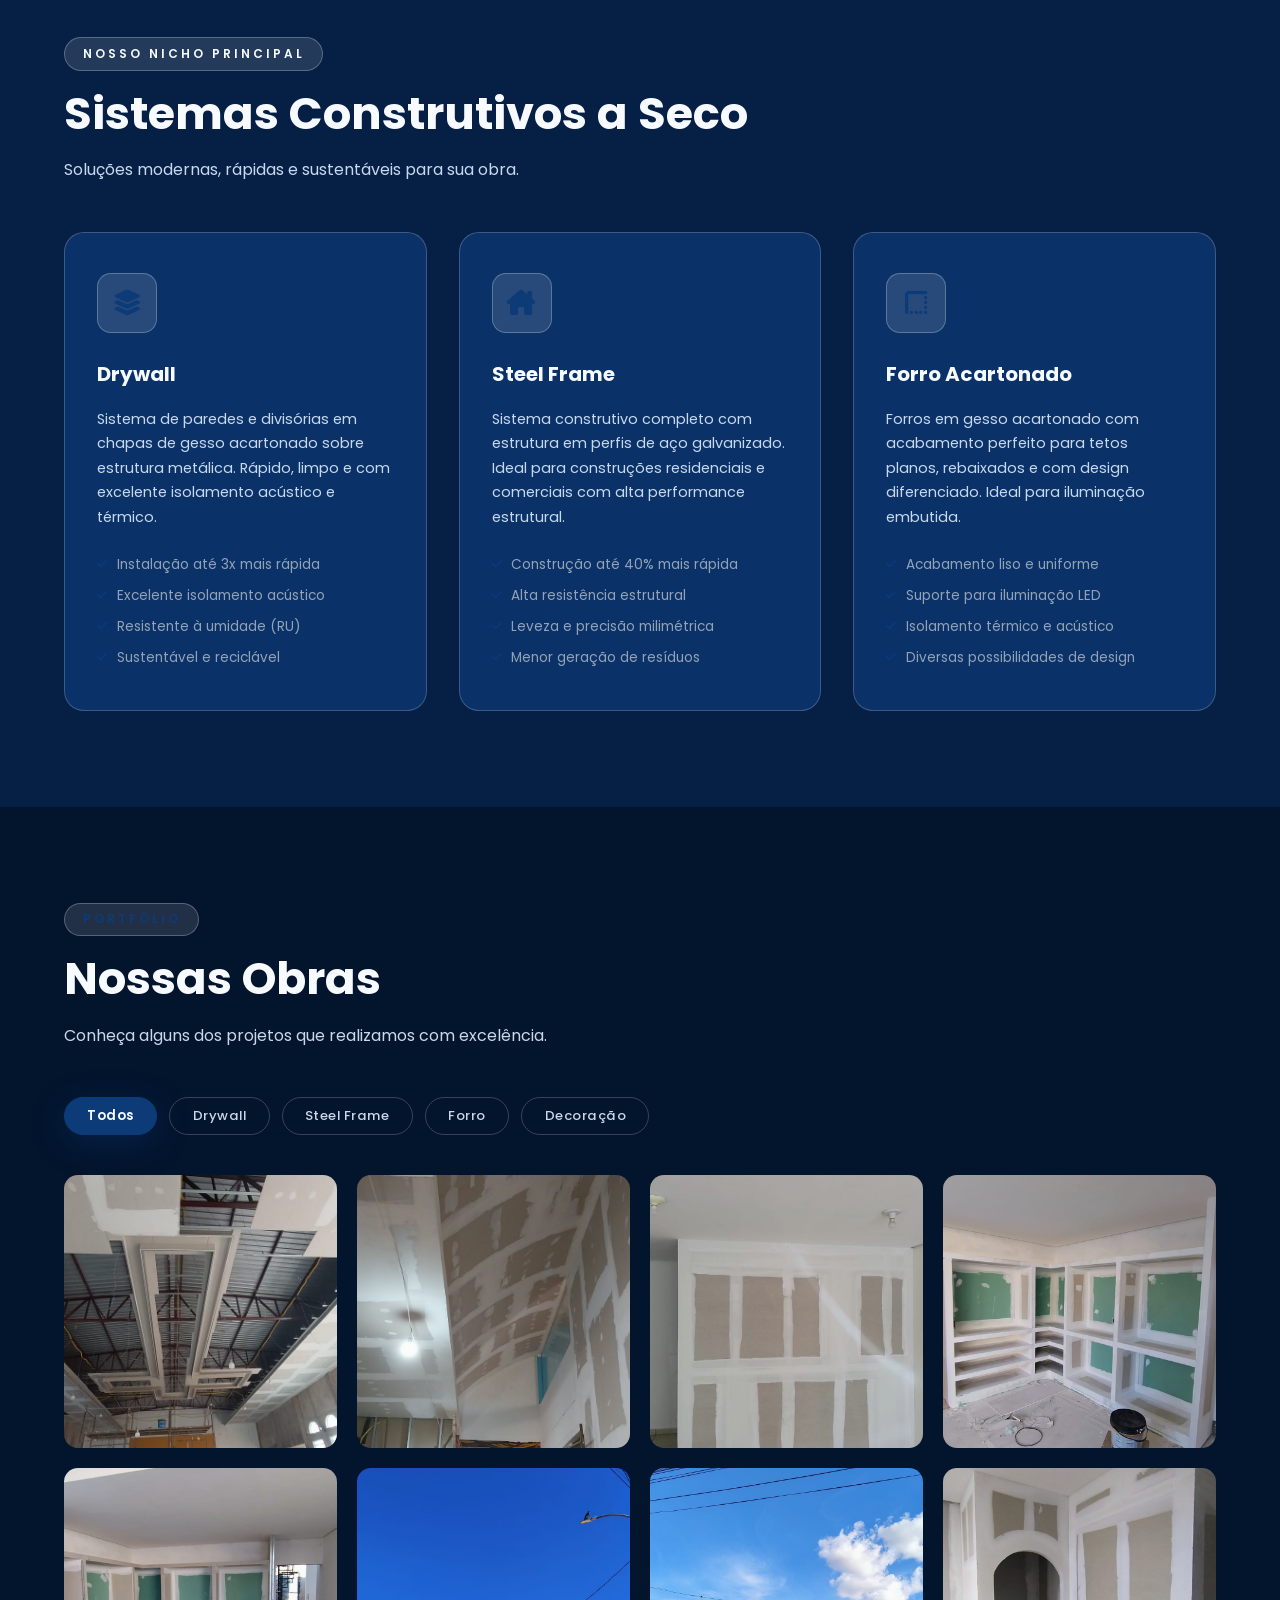
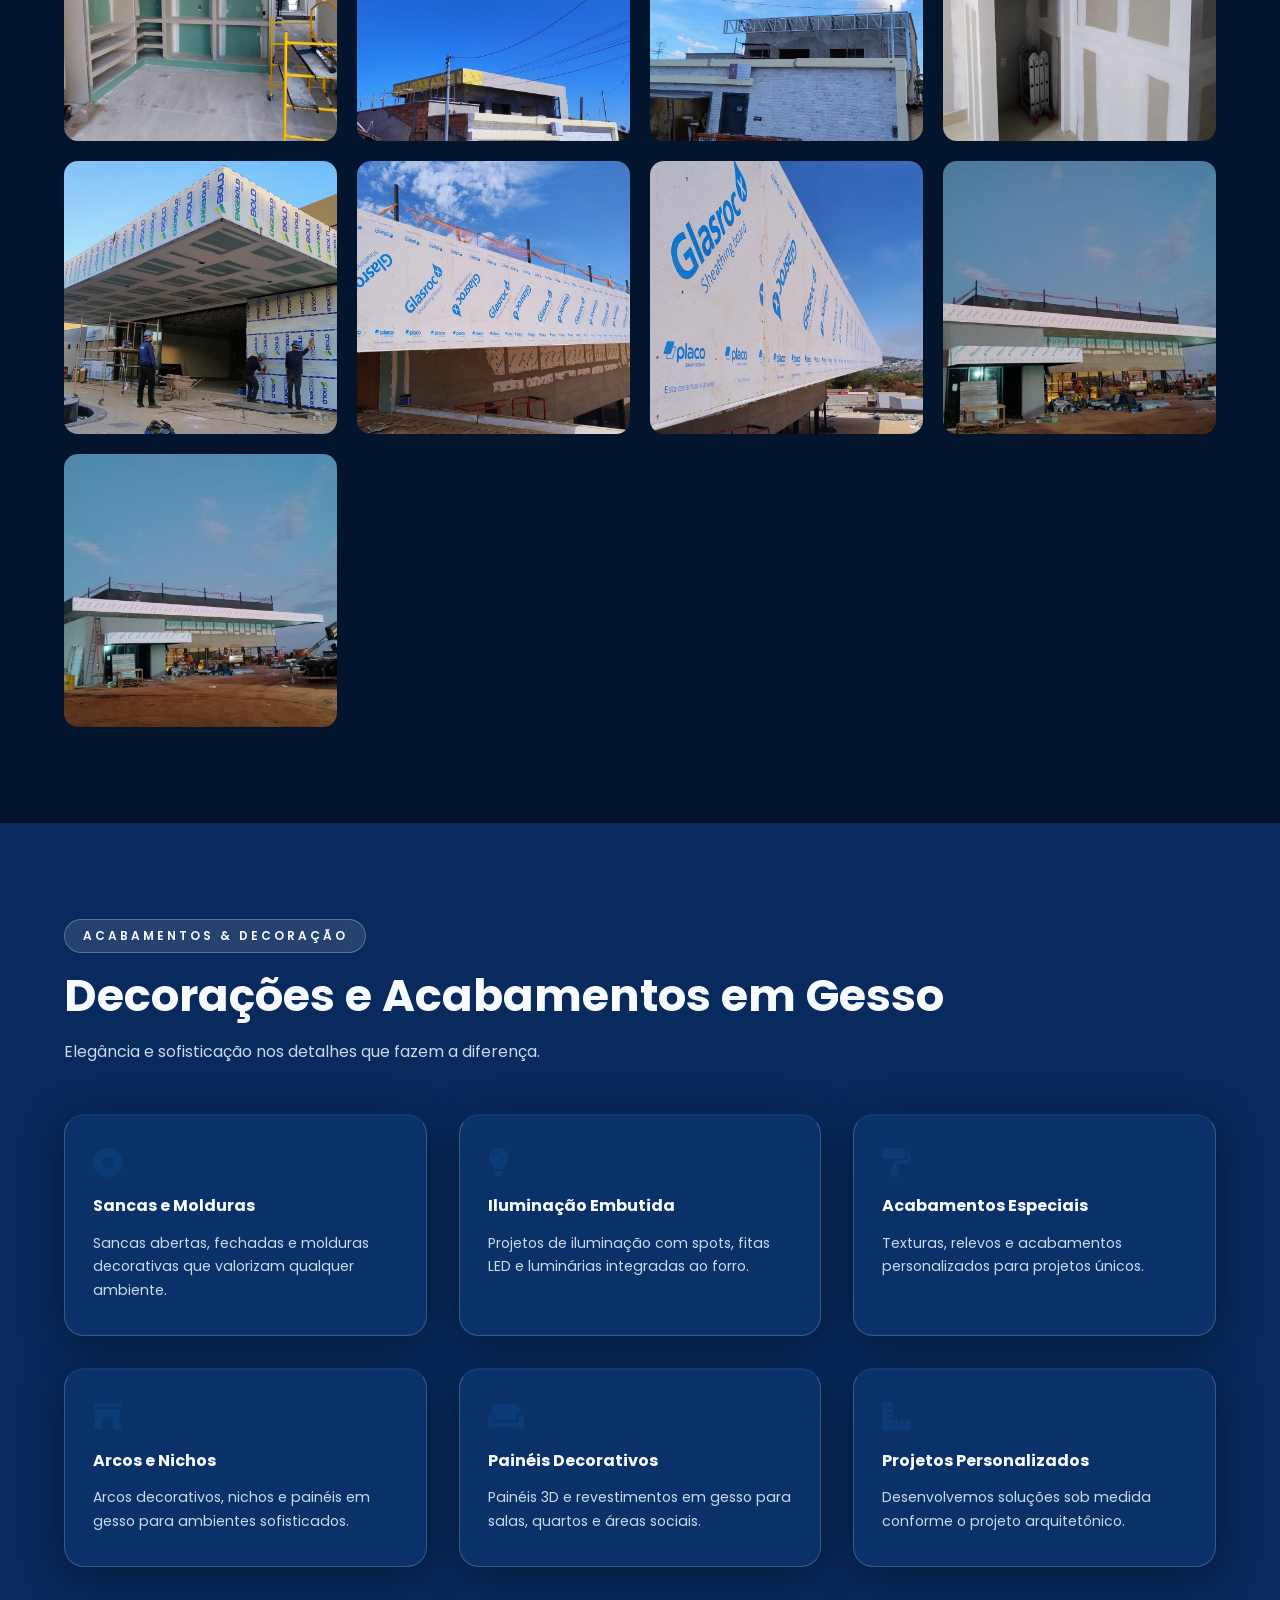
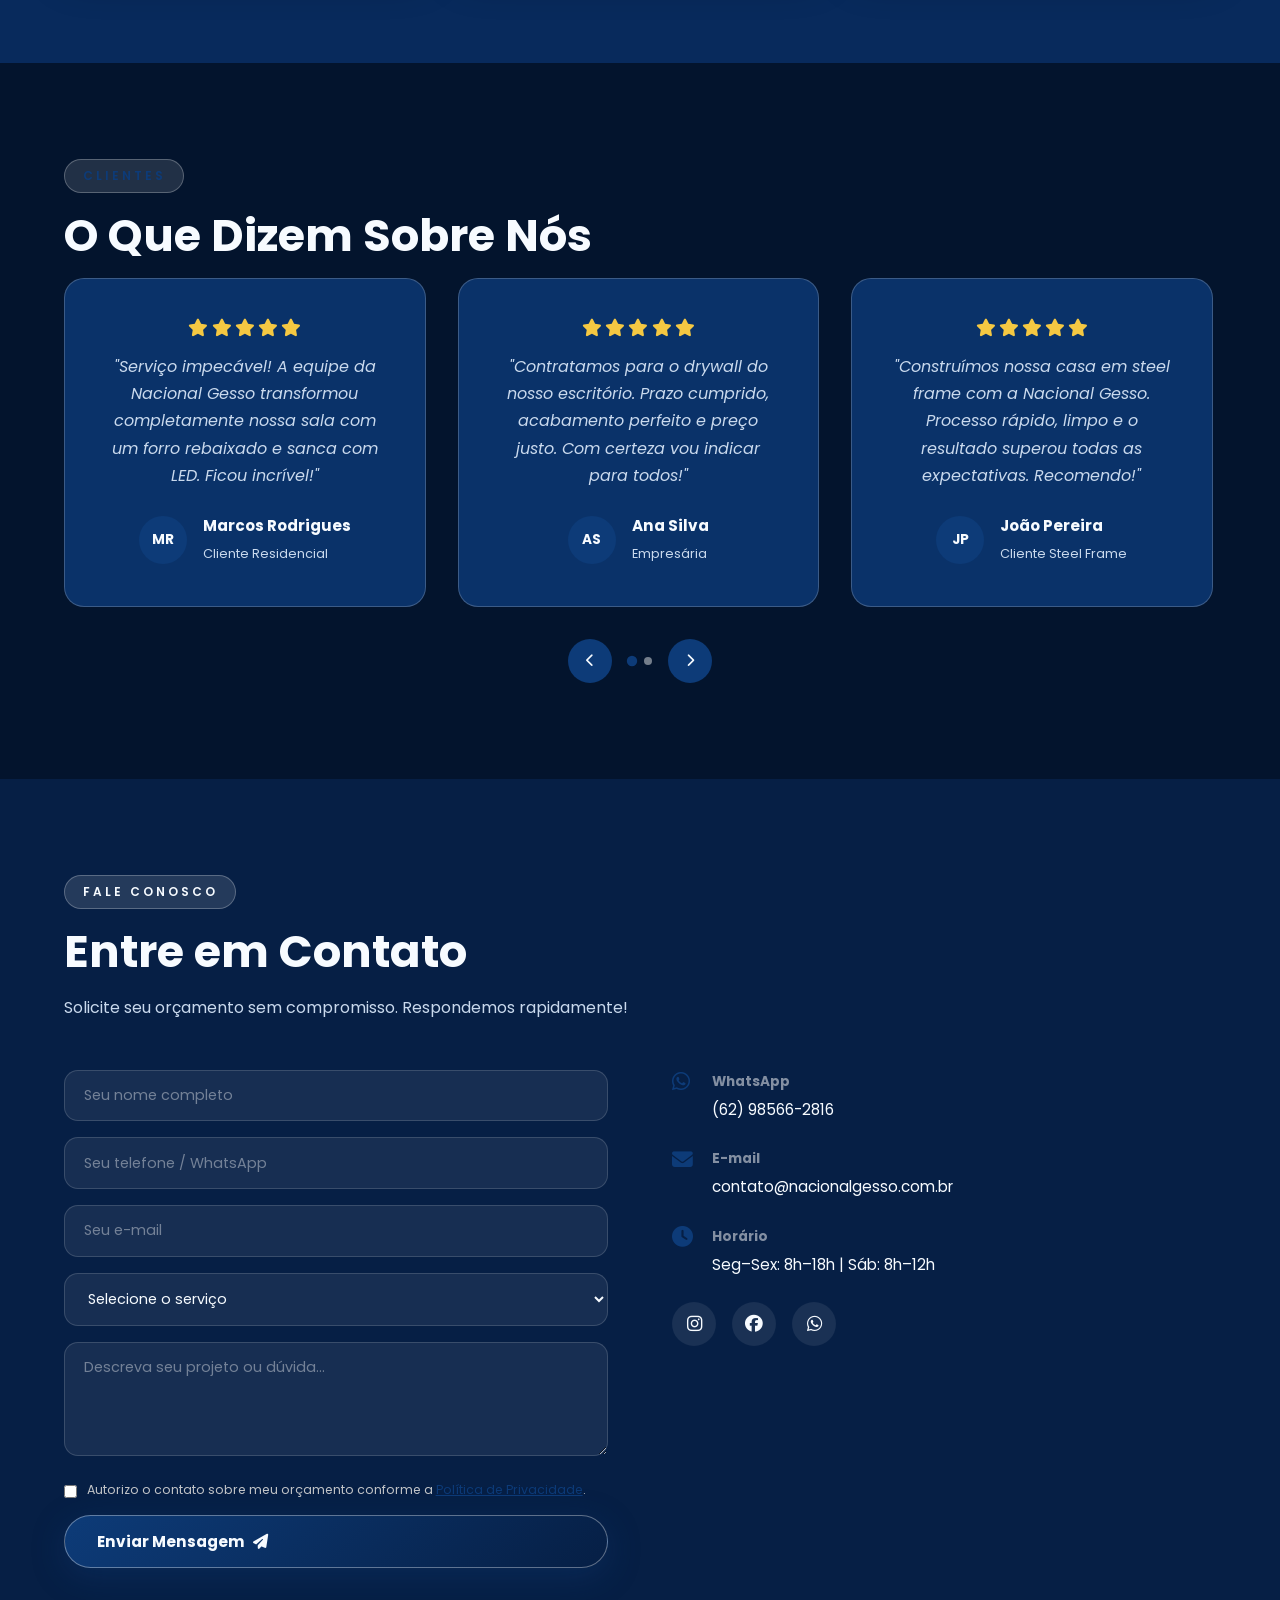
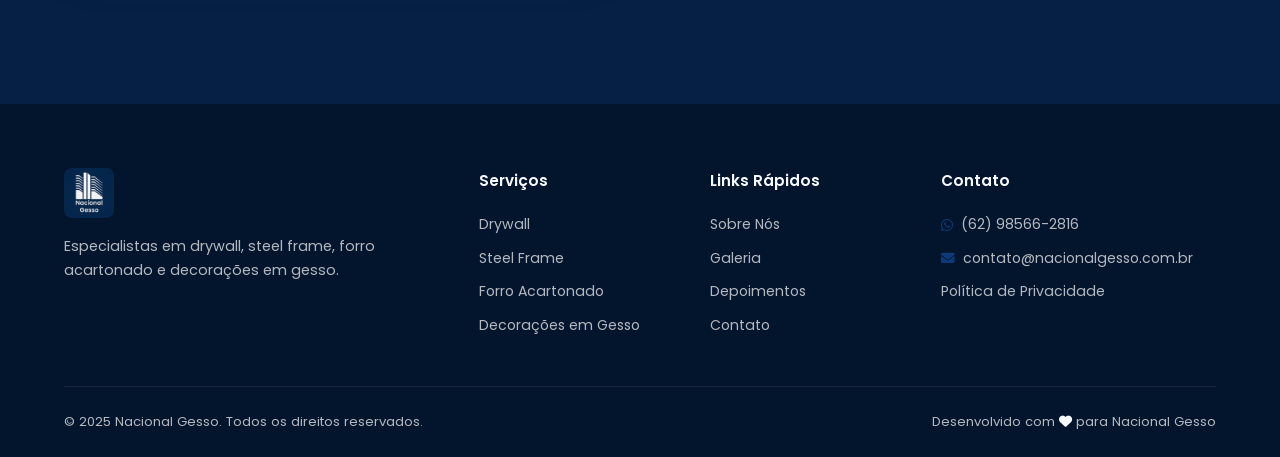
==== commit 944207a7: "fix: atualiza numero de contato para (62) 98566-2816" ====
--- a/index.html
+++ b/index.html
@@ -457,7 +457,7 @@
         <div>
           <h5>Contato</h5>
           <ul>
-            <li><i class="fa-brands fa-whatsapp"></i> (00) 00000-0000</li>
+            <li><i class="fa-brands fa-whatsapp"></i> (62) 98566-2816</li>
             <li><i class="fa-solid fa-envelope"></i> contato@nacionalgesso.com.br</li>
             <li><a href="privacidade.html">Política de Privacidade</a></li>
 
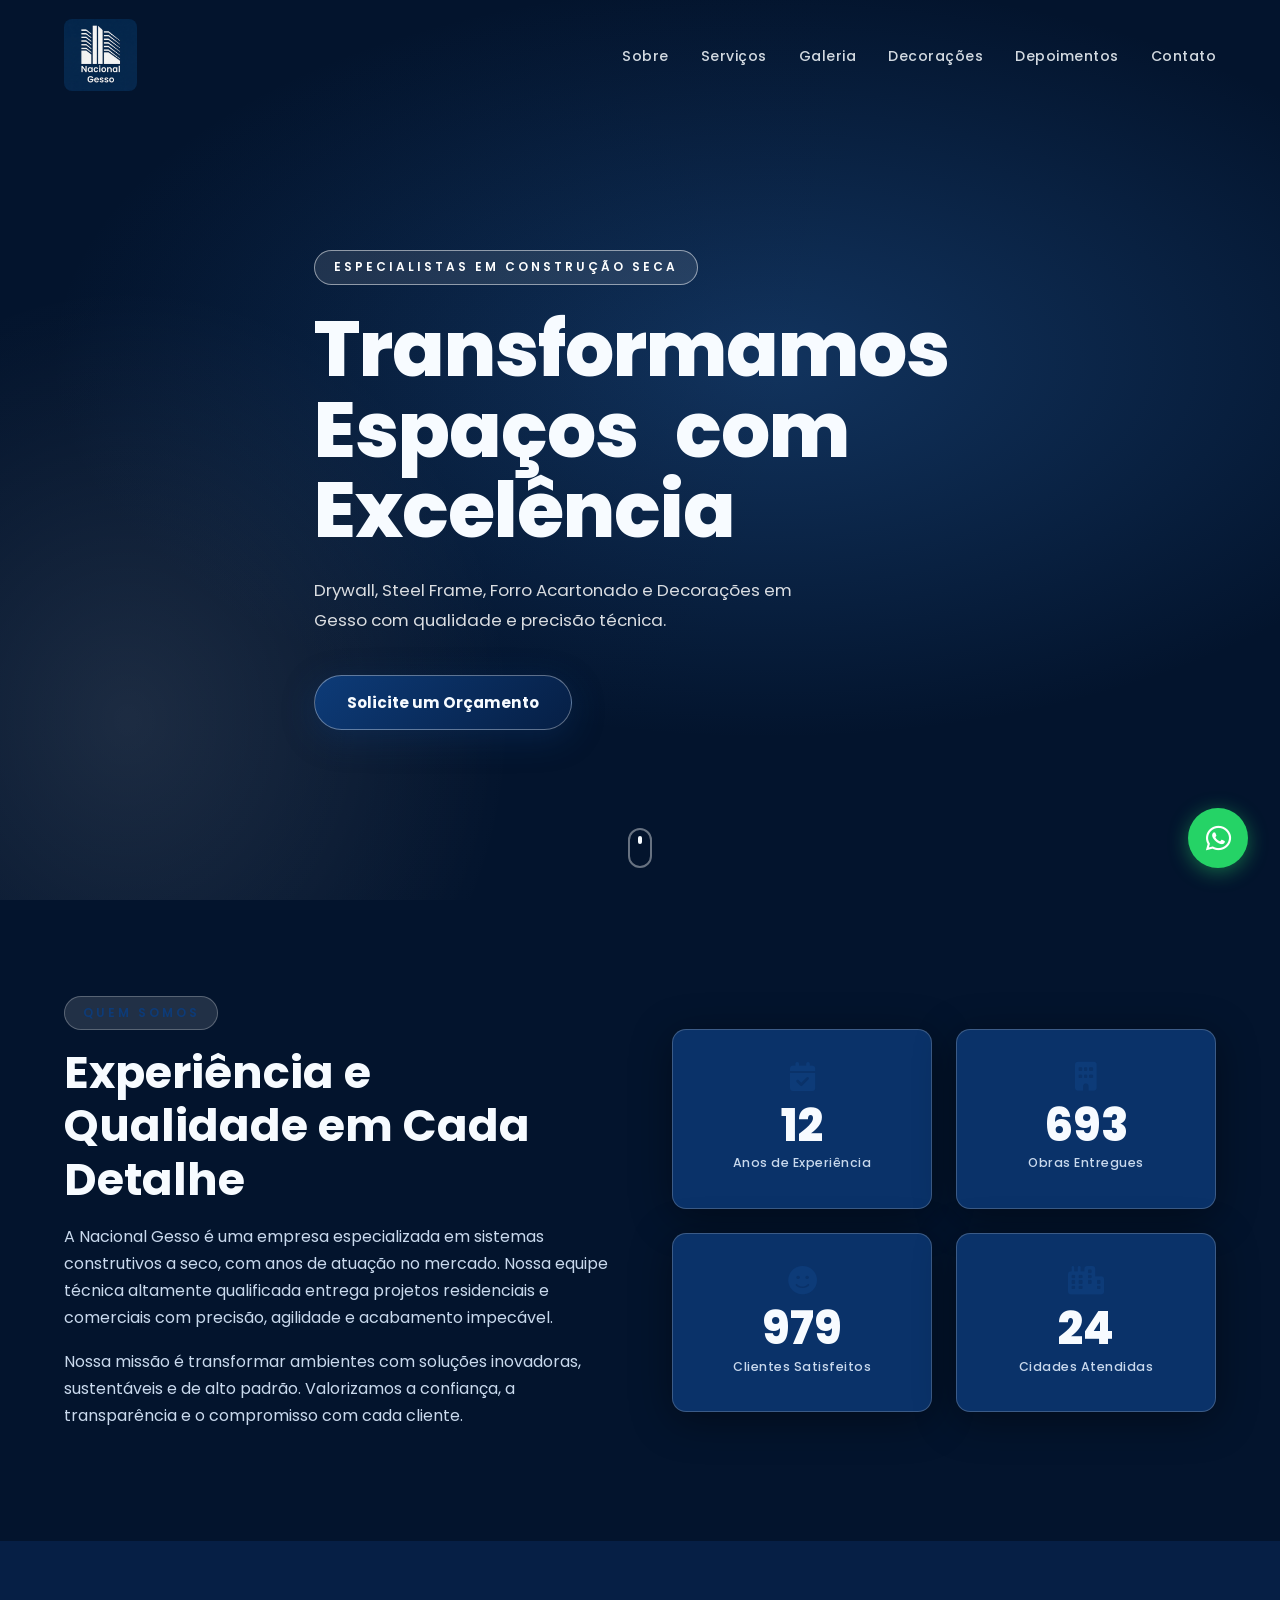
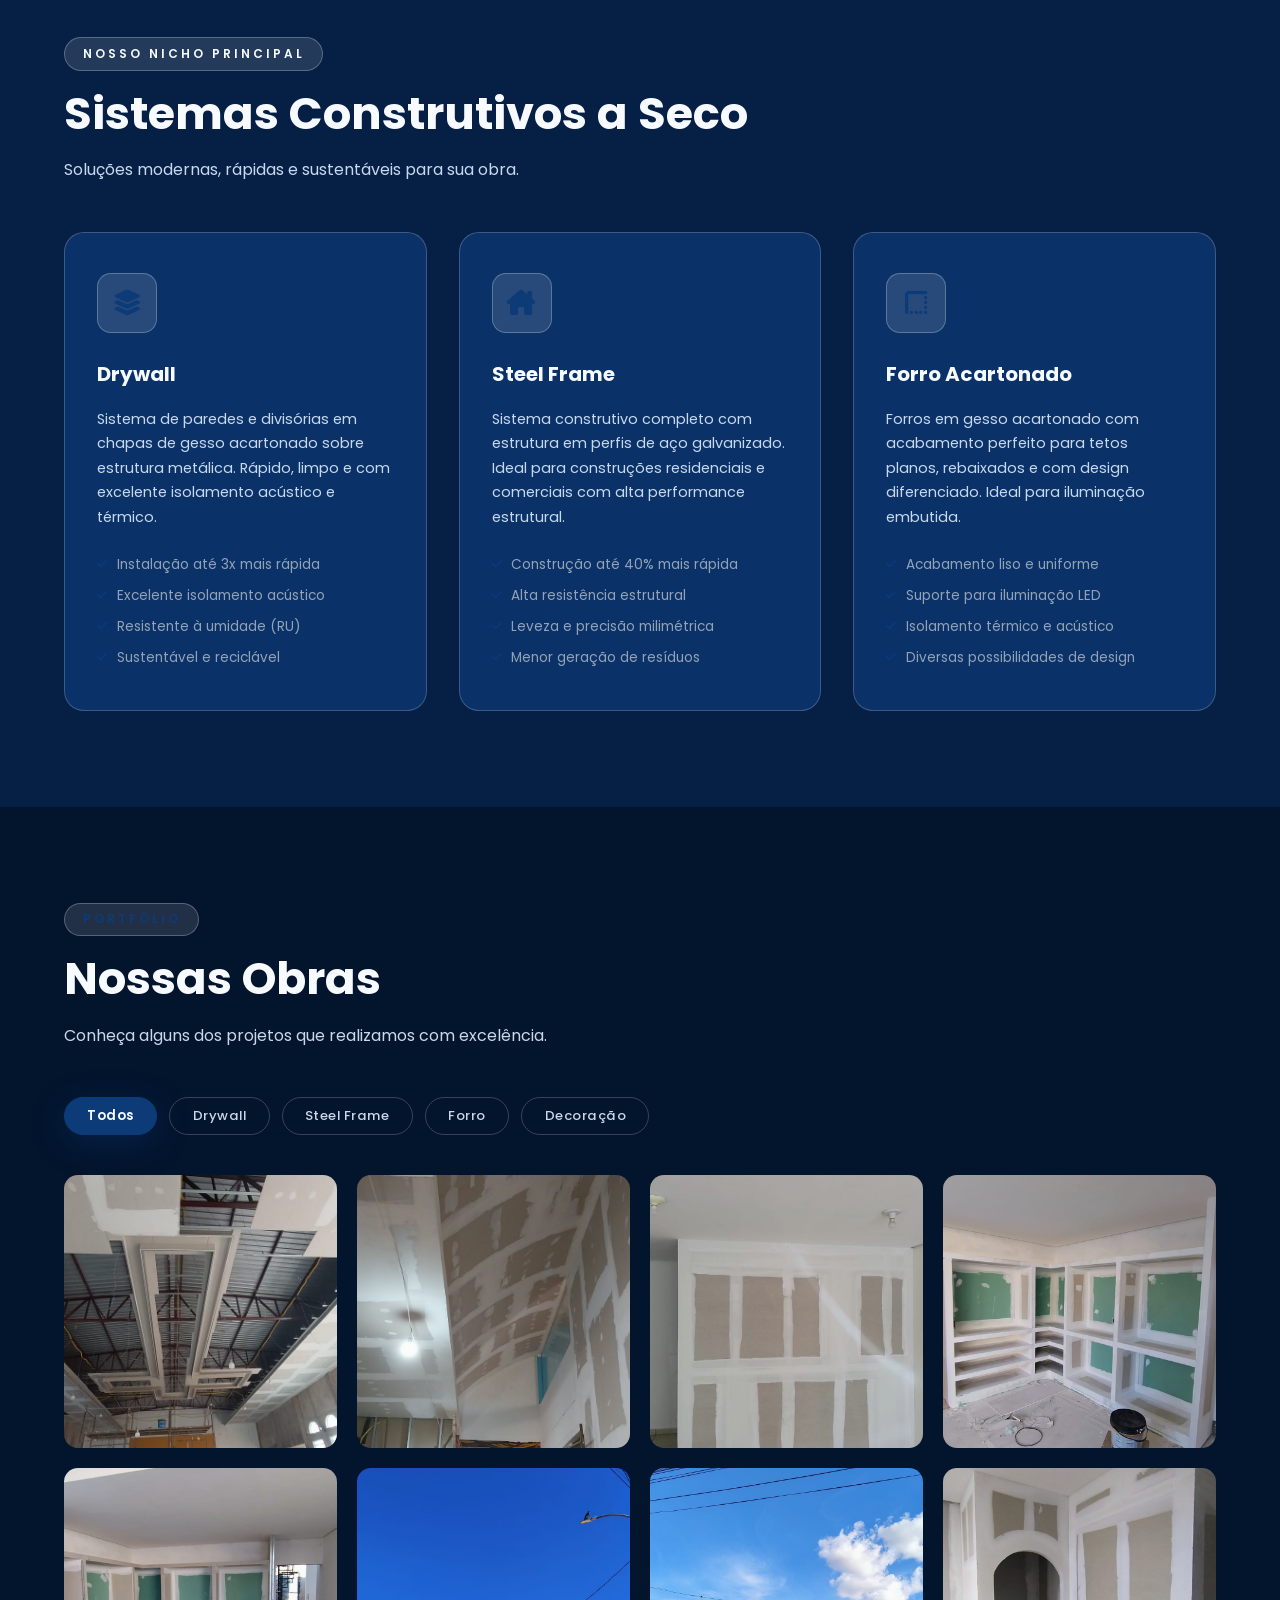
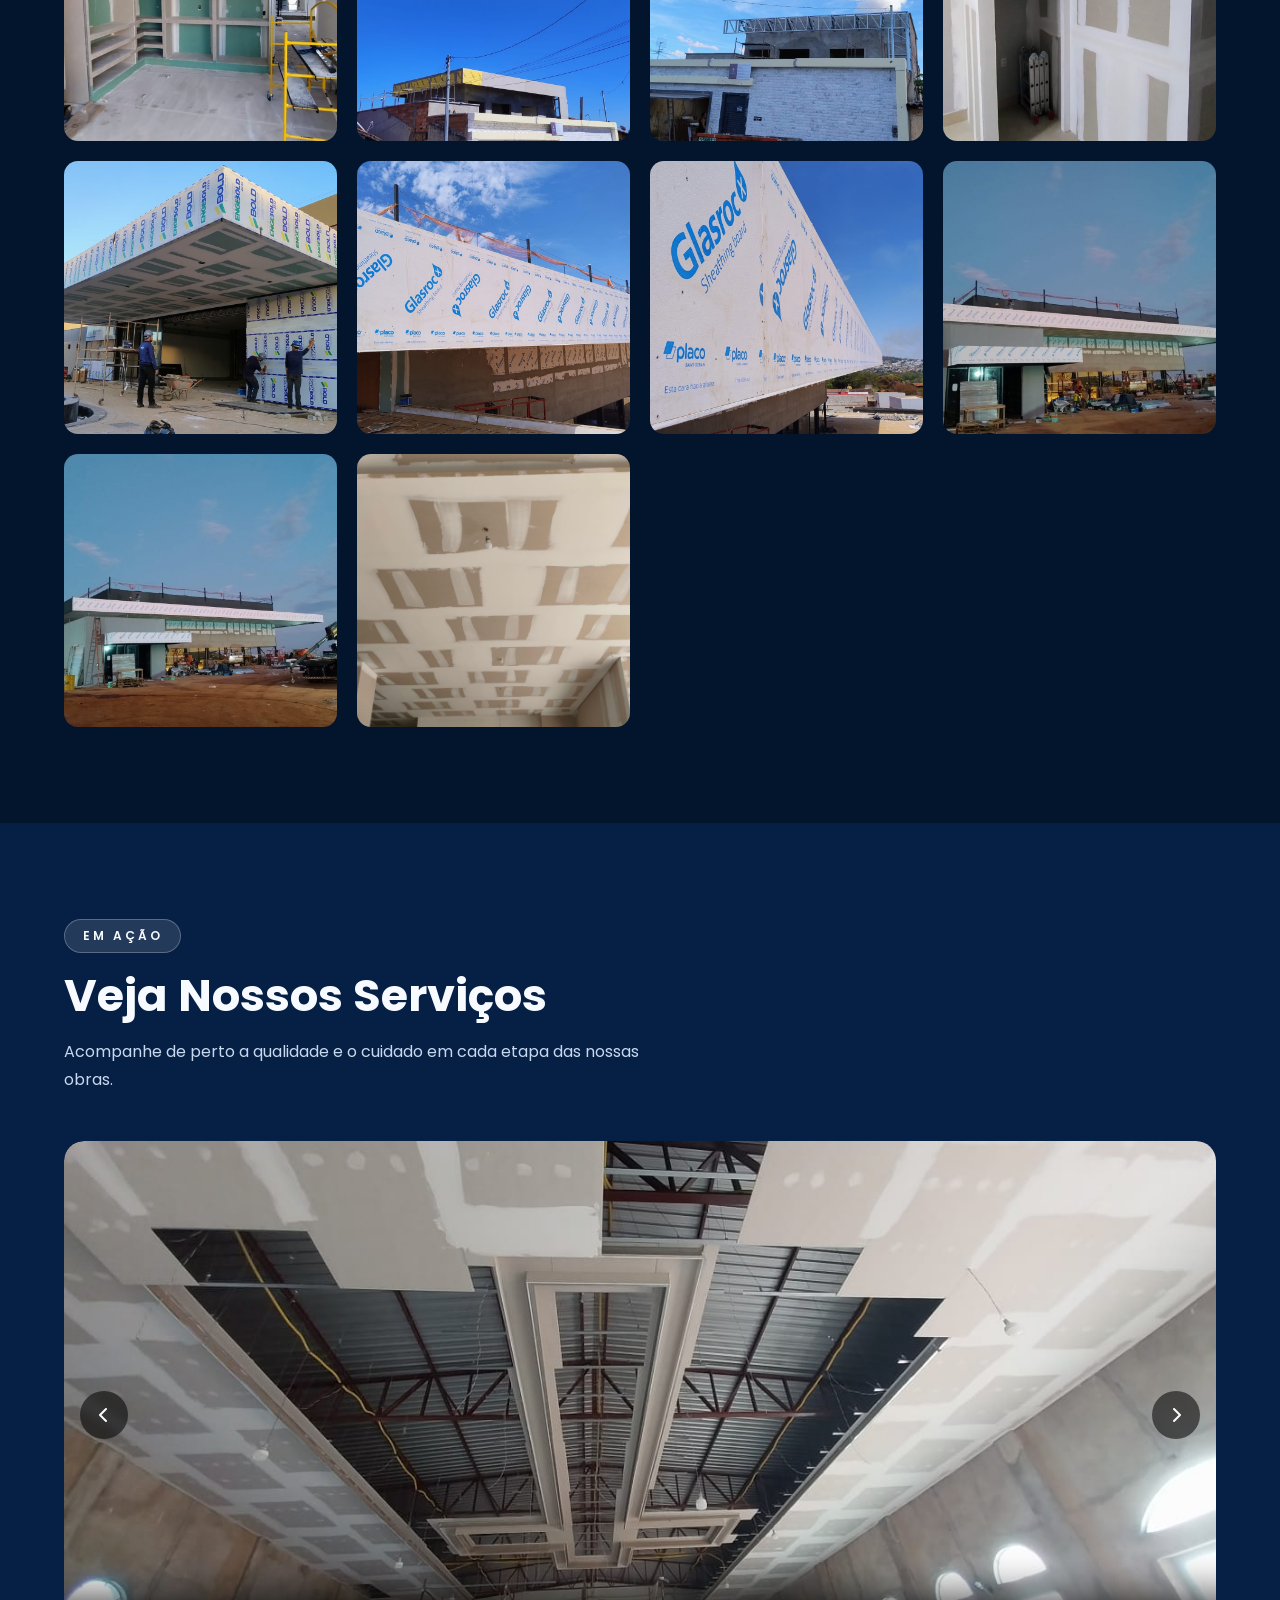
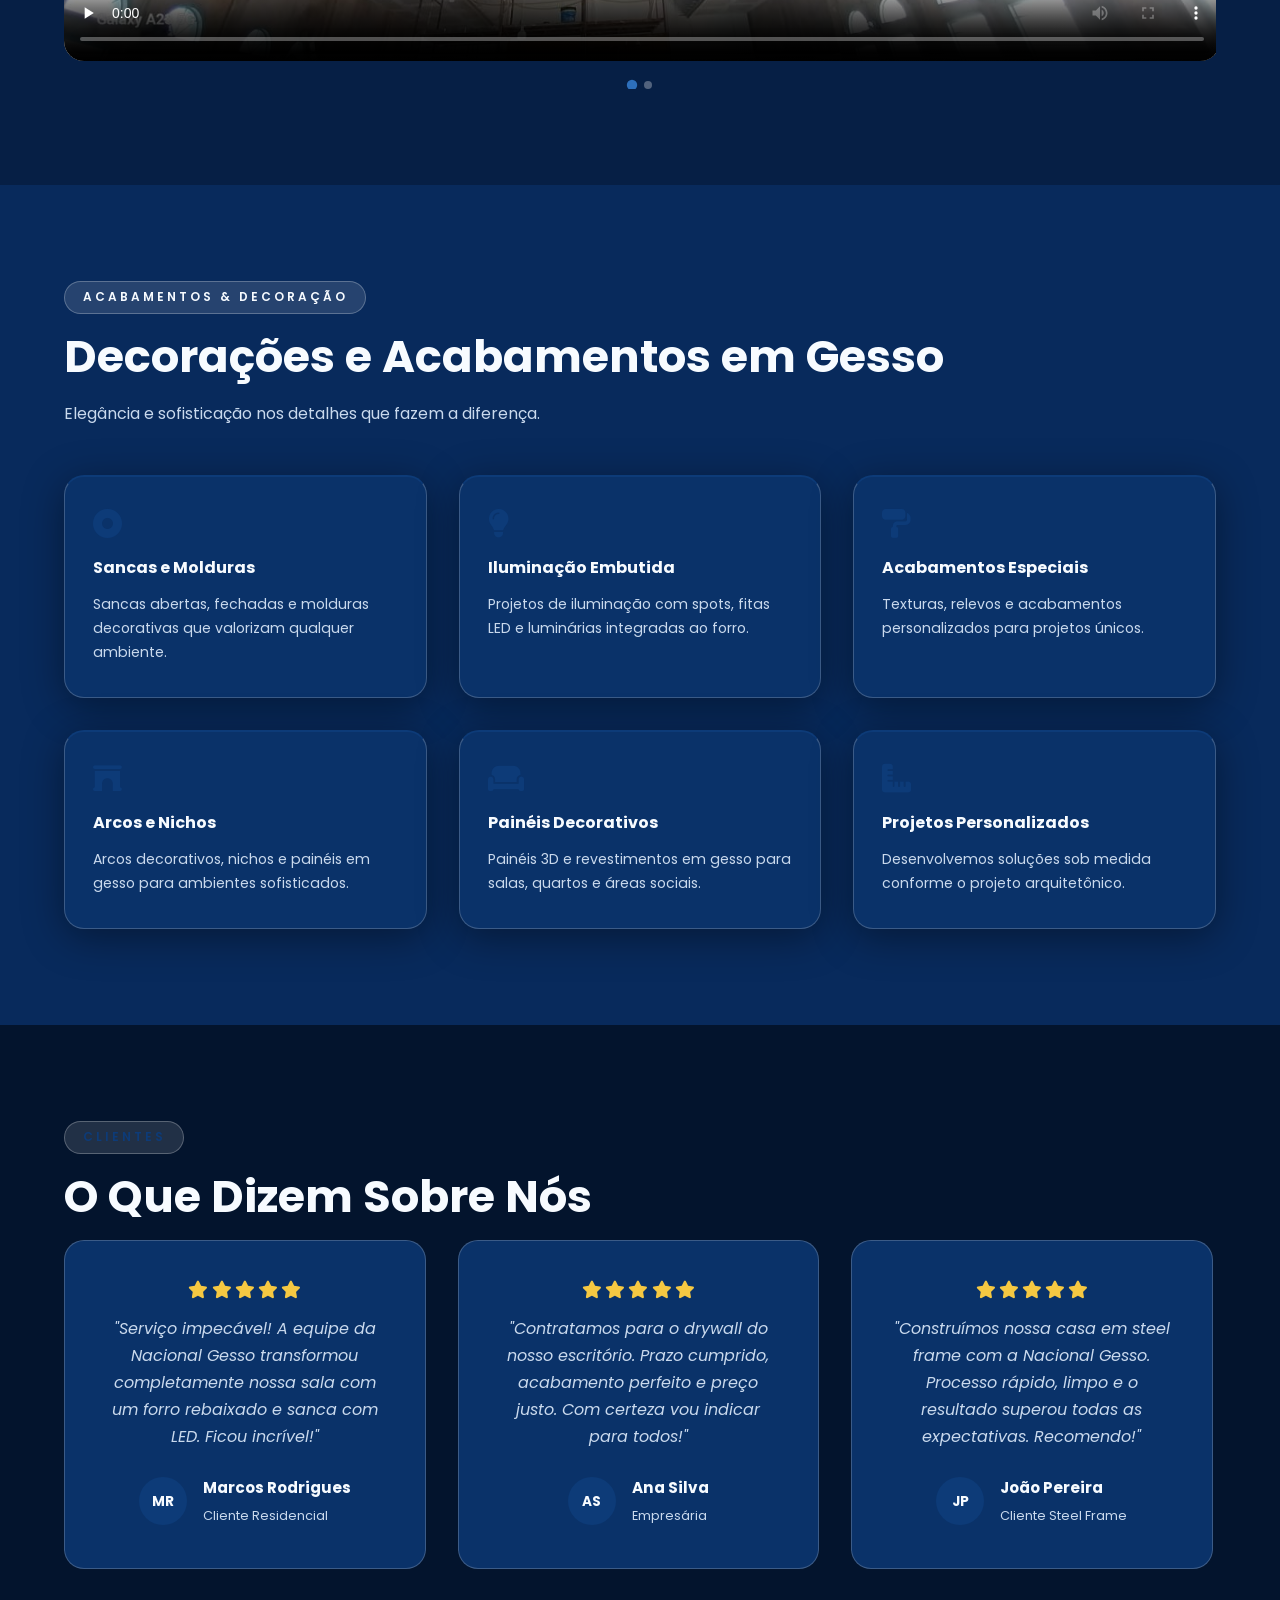
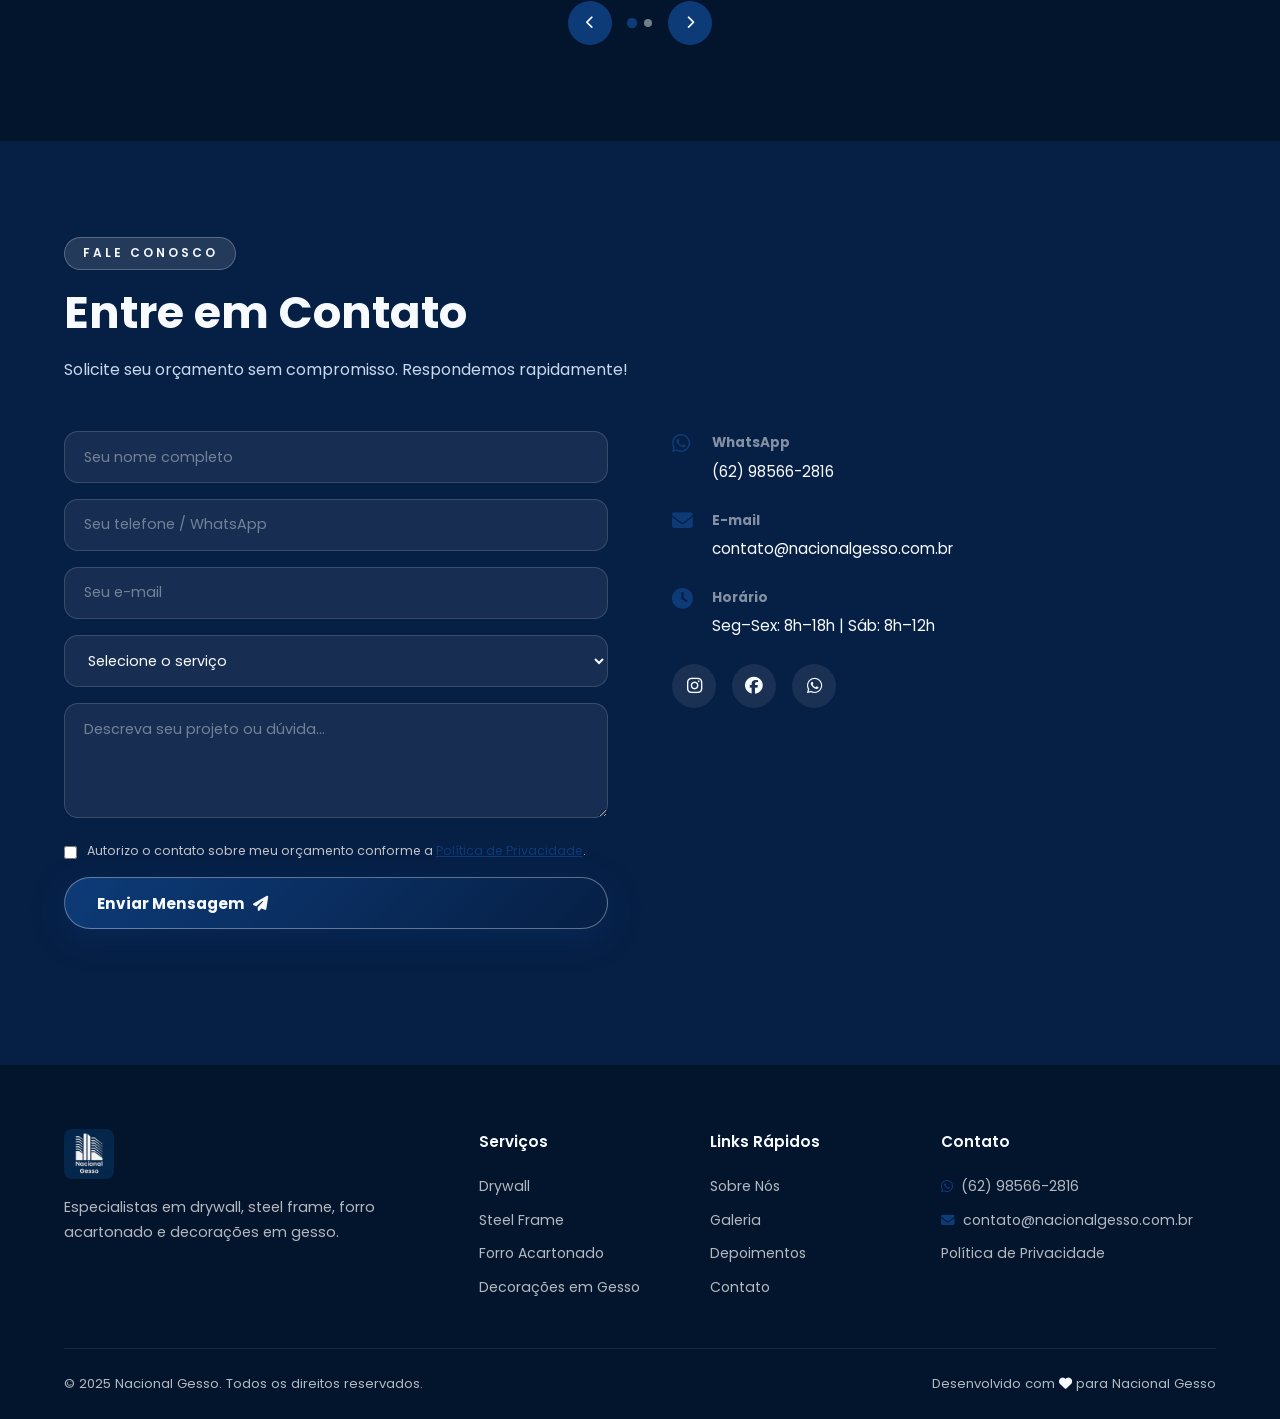
==== commit e699b9b2: "feat: adiciona img14 na galeria e carrossel de videos" ====
--- a/index.html
+++ b/index.html
@@ -251,6 +251,10 @@
           <img src="img/img13.jpeg" alt="Obra 13" loading="lazy" />
           <div class="gallery-overlay"><i class="fa-solid fa-magnifying-glass-plus"></i></div>
         </div>
+        <div class="gallery-item reveal" data-category="drywall">
+          <img src="img/img14.jpeg" alt="Obra 14" loading="lazy" />
+          <div class="gallery-overlay"><i class="fa-solid fa-magnifying-glass-plus"></i></div>
+        </div>
       </div>
     </div>
   </section>
@@ -260,6 +264,32 @@
     <button class="lightbox-close" id="lightboxClose" type="button" aria-label="Fechar visualização"><i class="fa-solid fa-xmark"></i></button>
     <div class="lightbox-content" id="lightboxContent"></div>
   </div>
+
+  <!-- VÍDEOS -->
+  <section id="videos" class="section section-dark">
+    <div class="container">
+      <span class="section-tag reveal">Em Ação</span>
+      <h2 class="section-title reveal">Veja Nossos Serviços</h2>
+      <p class="section-sub reveal">Acompanhe de perto a qualidade e o cuidado em cada etapa das nossas obras.</p>
+      <div class="video-slider reveal">
+        <div class="video-track" id="videoTrack">
+          <div class="video-slide">
+            <video controls preload="none" poster="img/img1.jpeg">
+              <source src="img/video1.mp4" type="video/mp4" />
+            </video>
+          </div>
+          <div class="video-slide">
+            <video controls preload="none" poster="img/img2.jpeg">
+              <source src="img/video2.mp4" type="video/mp4" />
+            </video>
+          </div>
+        </div>
+        <button class="video-btn video-prev" id="videoPrev" aria-label="Vídeo anterior"><i class="fa-solid fa-chevron-left"></i></button>
+        <button class="video-btn video-next" id="videoNext" aria-label="Próximo vídeo"><i class="fa-solid fa-chevron-right"></i></button>
+        <div class="video-dots" id="videoDots"></div>
+      </div>
+    </div>
+  </section>
 
   <!-- DECORAÇÕES -->
   <section id="decoracoes" class="section section-accent">
--- a/css/style.css
+++ b/css/style.css
@@ -217,8 +217,8 @@
 
 .hero-tag {
   display: inline-block;
-  background: rgba(255,255,255,0.12);
-  color: var(--primary);
+  background: rgba(255,255,255,0.1);
+  color: #ffffff;
   font-size: 0.75rem;
   font-weight: 600;
   letter-spacing: 3px;
@@ -226,7 +226,7 @@
   padding: 0.4rem 1.2rem;
   border-radius: 50px;
   margin-bottom: 1.5rem;
-  border: 1px solid rgba(255,255,255,0.3);
+  border: 1px solid rgba(255,255,255,0.5);
 }
 
 .hero-title {
@@ -239,11 +239,11 @@
 }
 
 .hero-sub {
-  color: rgba(240,237,232,0.6);
+  color: rgba(255,255,255,0.85);
   font-size: 1.05rem;
   margin-bottom: 2.5rem;
   max-width: 500px;
-  font-weight: 300;
+  font-weight: 400;
   line-height: 1.8;
 }
 
@@ -469,6 +469,62 @@
   border-radius: var(--radius);
   overflow: hidden;
 }
+
+/* ===== VÍDEOS ===== */
+.video-slider {
+  position: relative;
+  overflow: hidden;
+  border-radius: var(--radius-lg);
+}
+.video-track {
+  display: flex;
+  transition: transform 0.5s ease;
+}
+.video-slide {
+  min-width: 100%;
+  flex-shrink: 0;
+}
+.video-slide video {
+  width: 100%;
+  max-height: 520px;
+  border-radius: var(--radius-lg);
+  display: block;
+  background: #000;
+  object-fit: contain;
+}
+.video-btn {
+  position: absolute;
+  top: 50%;
+  transform: translateY(-50%);
+  width: 48px; height: 48px;
+  border-radius: 50%;
+  background: rgba(0,0,0,0.55);
+  color: #fff;
+  display: flex;
+  align-items: center;
+  justify-content: center;
+  font-size: 1rem;
+  z-index: 2;
+  transition: background var(--transition), transform var(--transition);
+  backdrop-filter: blur(4px);
+}
+.video-btn:hover { background: var(--primary); transform: translateY(-50%) scale(1.08); }
+.video-prev { left: 1rem; }
+.video-next { right: 1rem; }
+.video-dots {
+  display: flex;
+  justify-content: center;
+  gap: 0.5rem;
+  margin-top: 1.25rem;
+}
+.video-dots .dot {
+  width: 8px; height: 8px;
+  border-radius: 50%;
+  background: rgba(255,255,255,0.3);
+  cursor: pointer;
+  transition: background var(--transition), transform var(--transition);
+}
+.video-dots .dot.active { background: var(--primary-light); transform: scale(1.3); }
 
 /* ===== DECORAÇÕES ===== */
 .deco-grid {
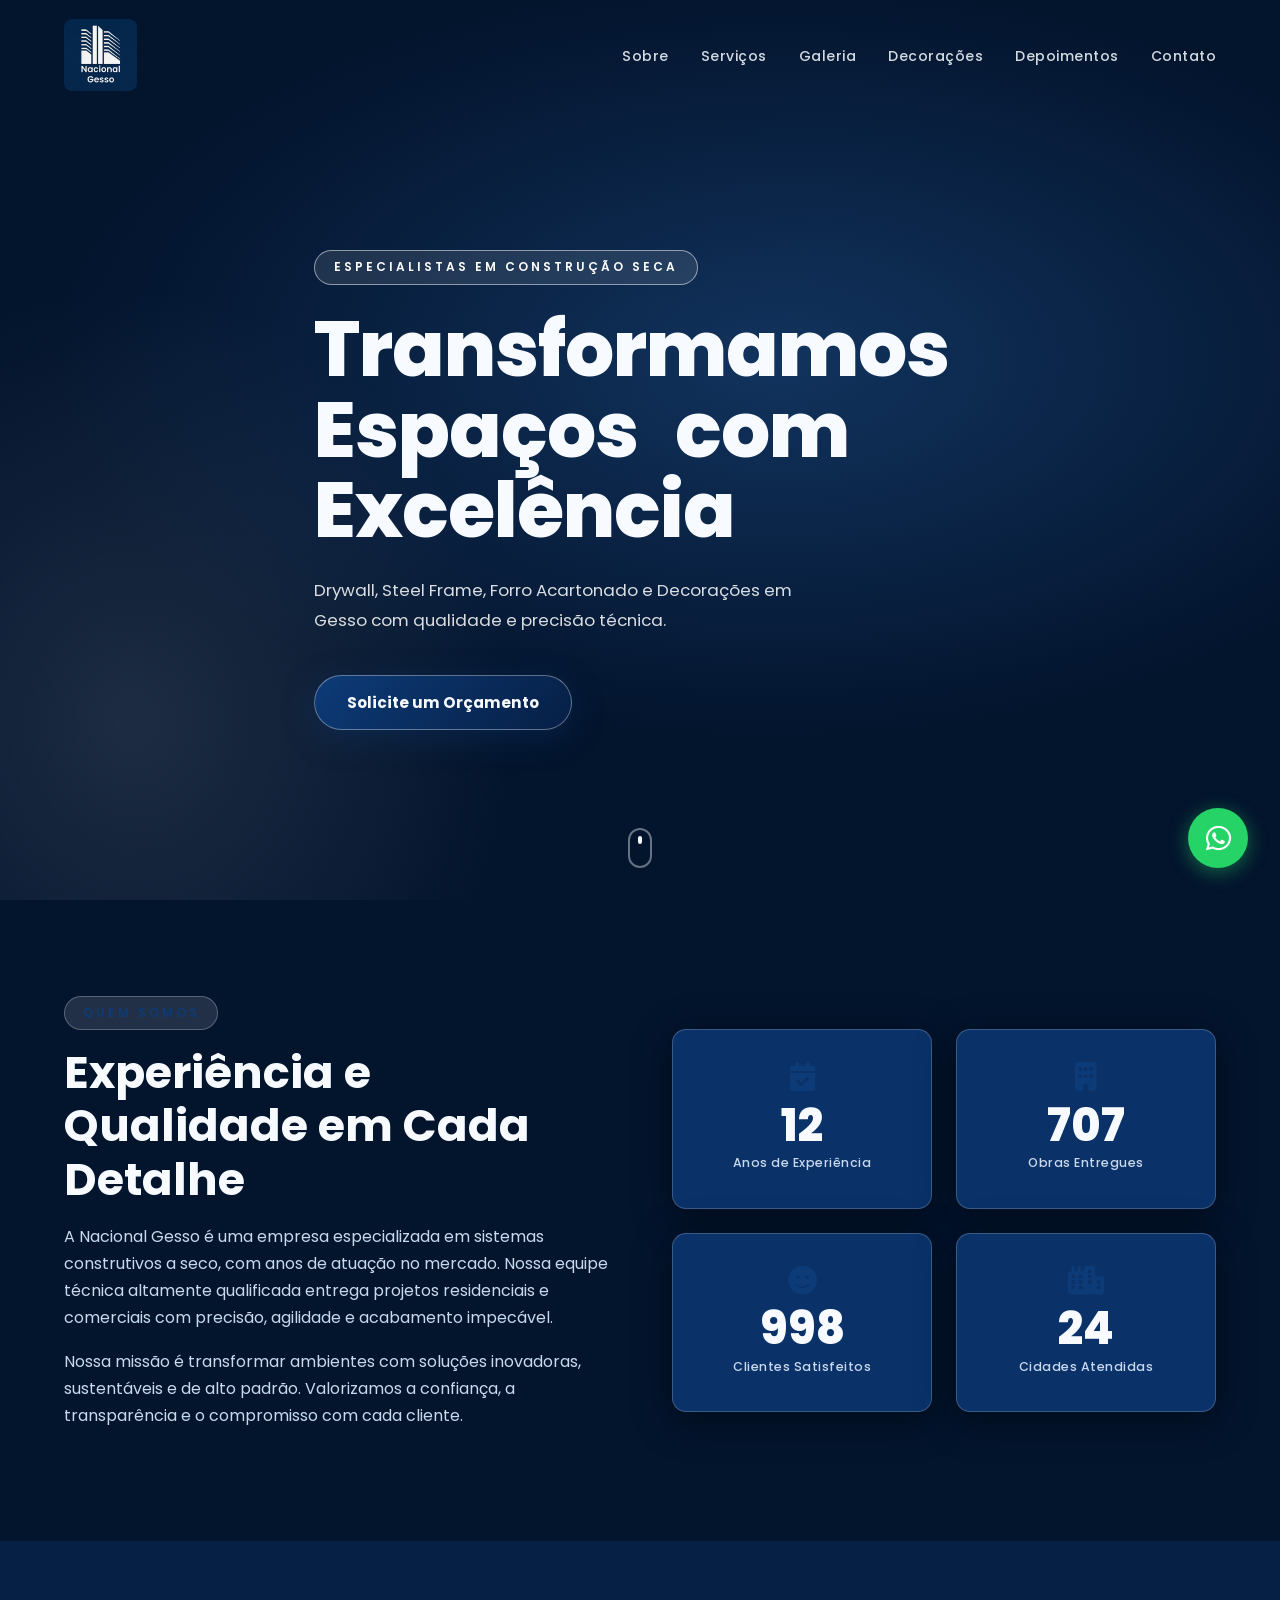
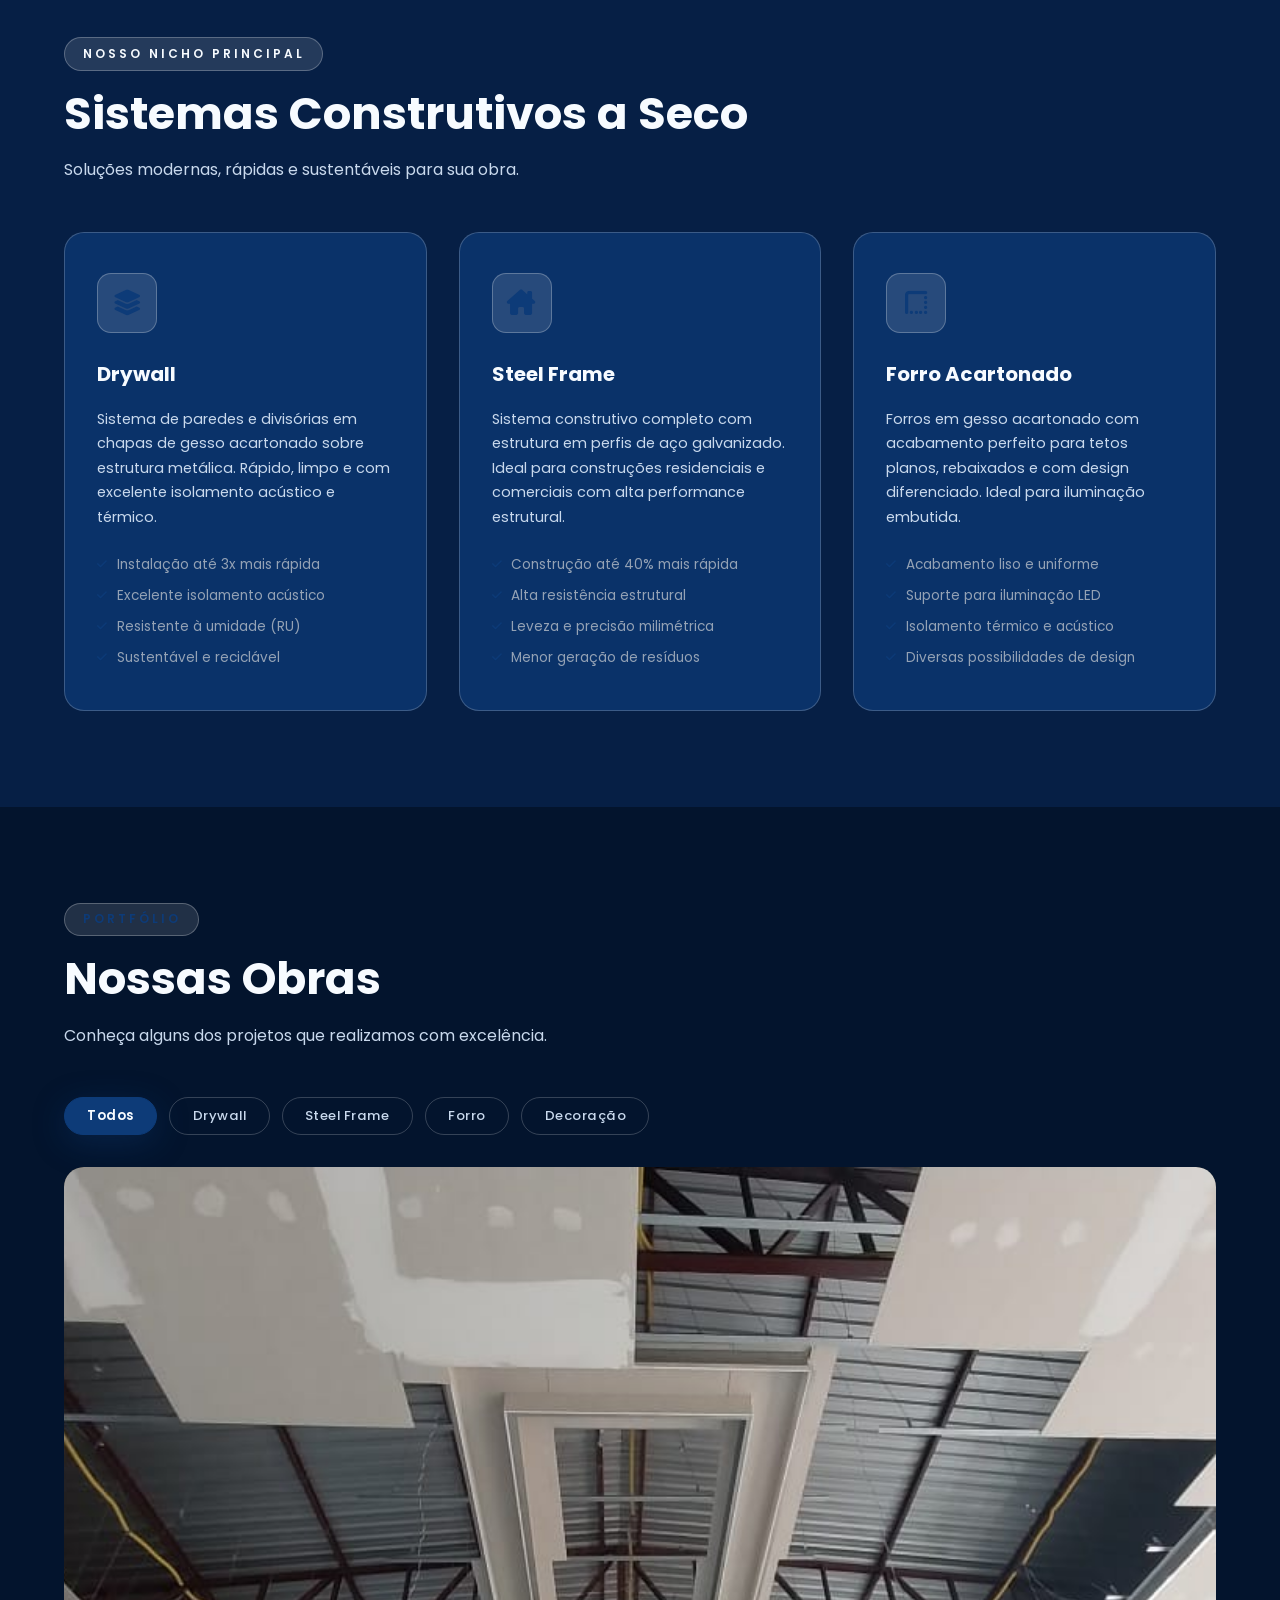
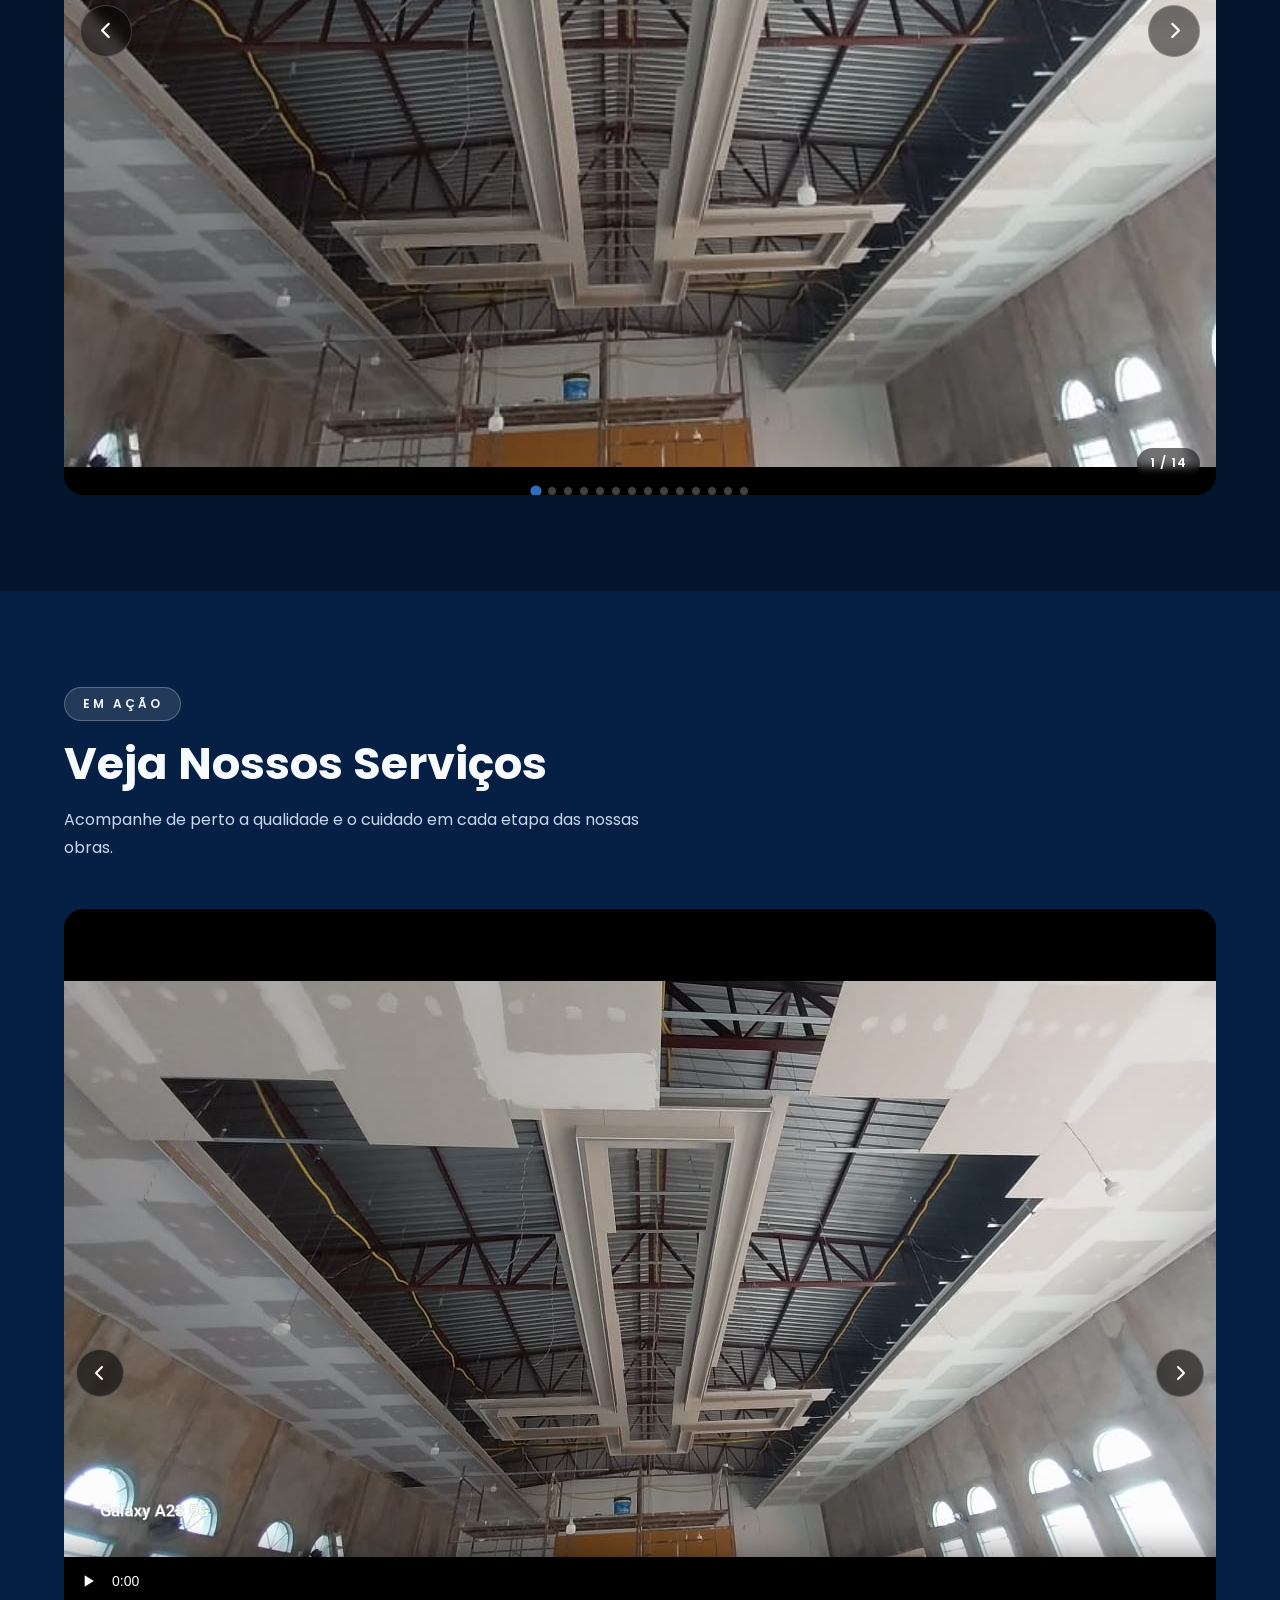
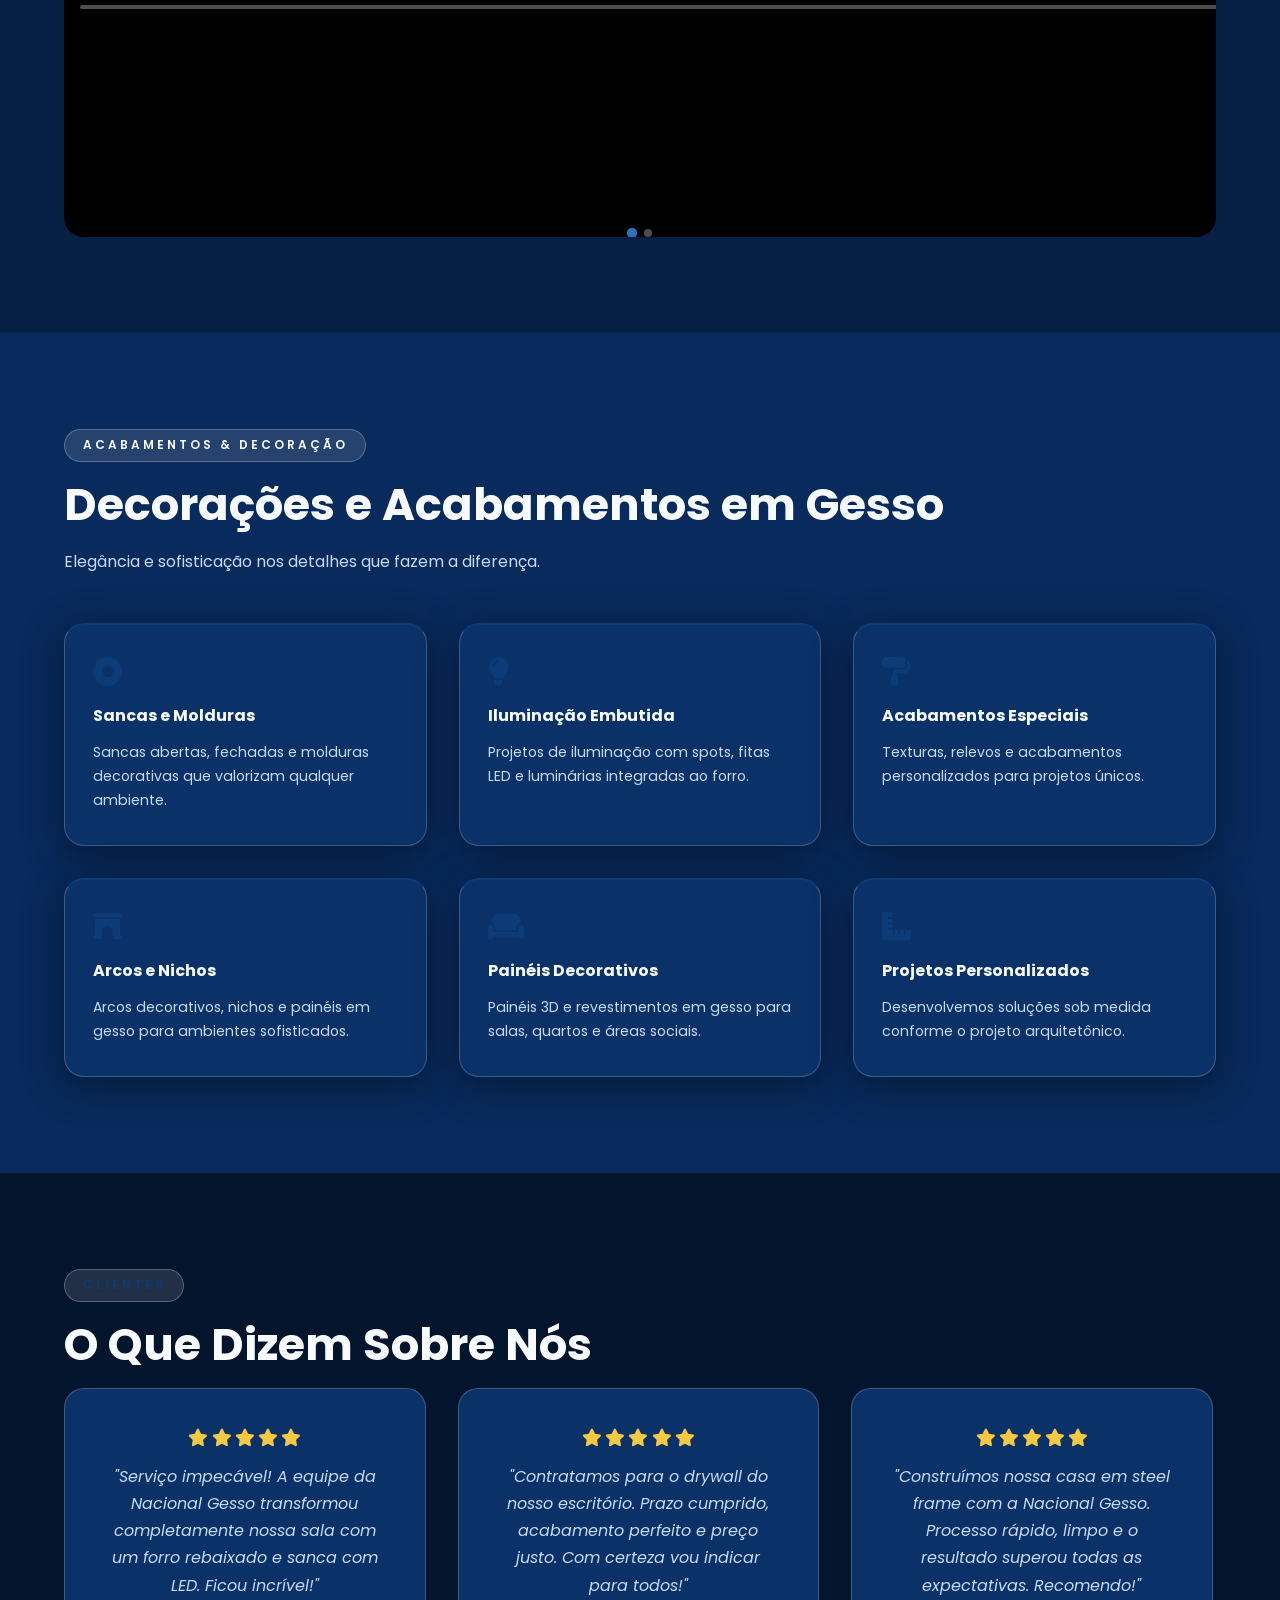
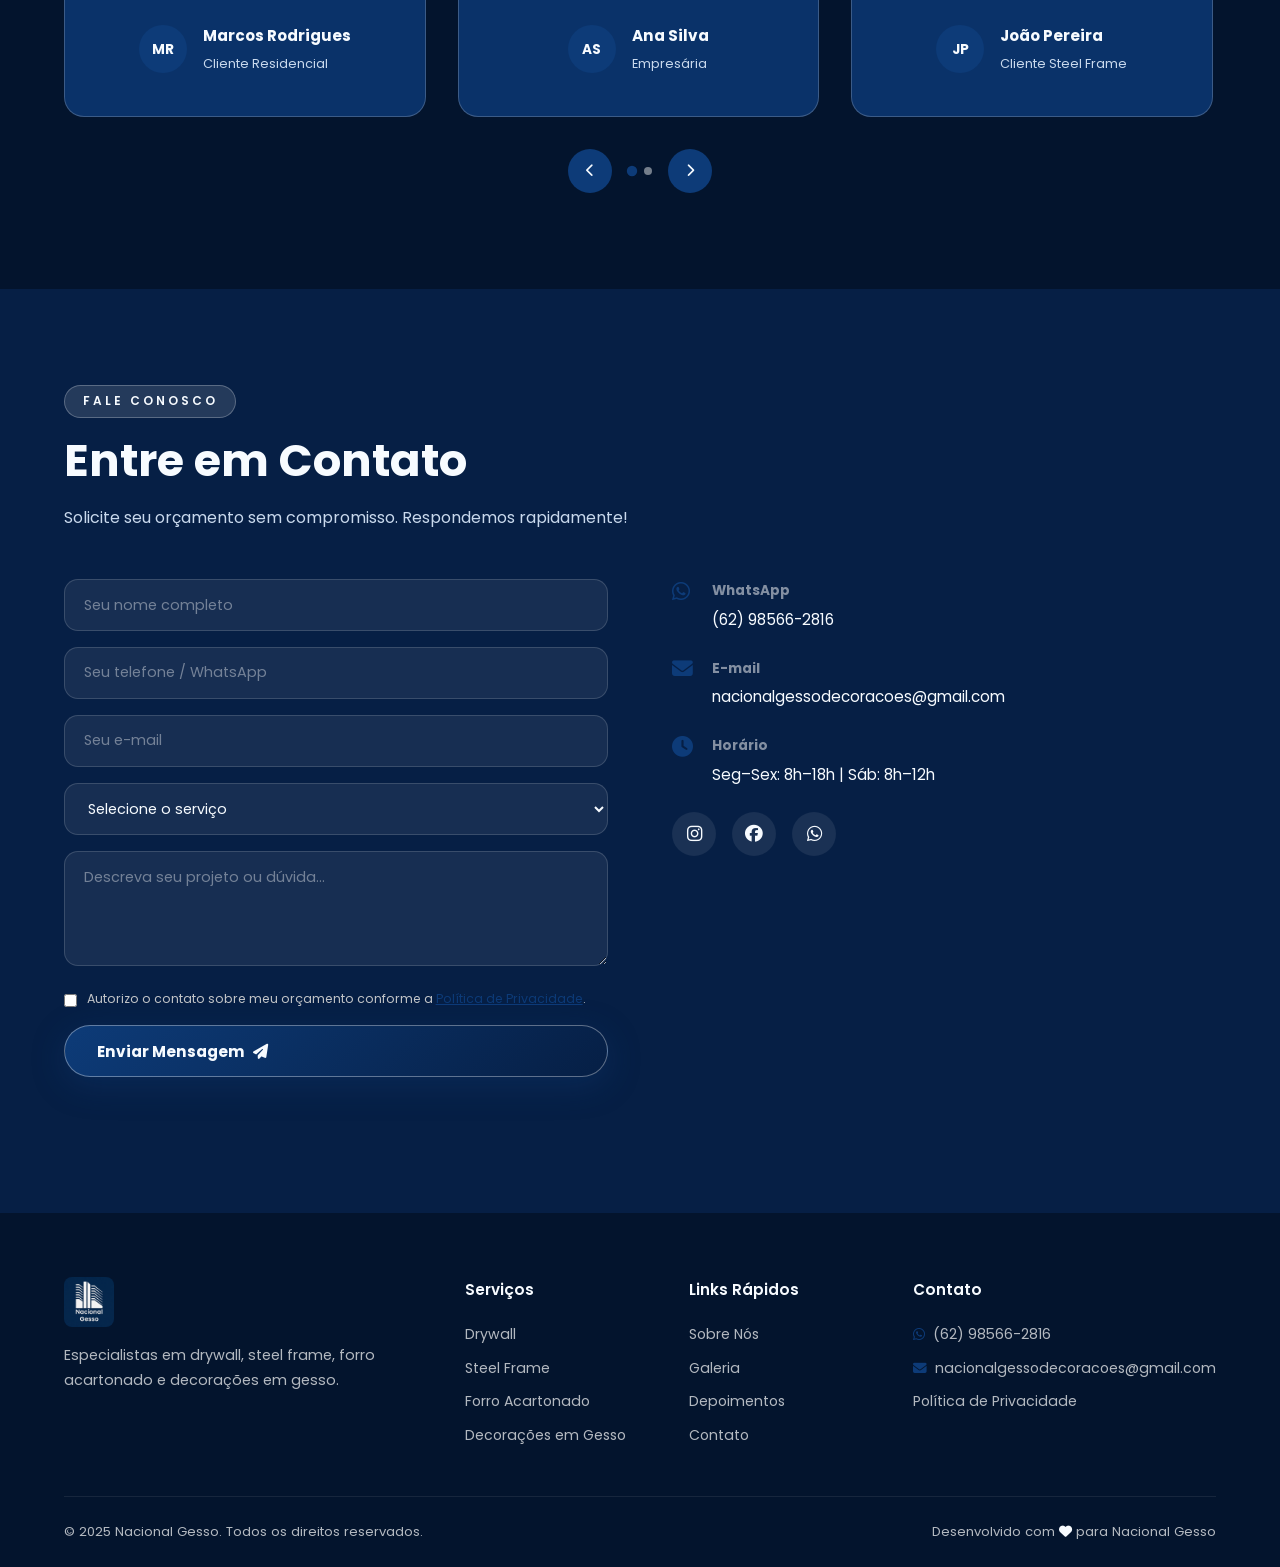
==== commit b2a01af6: "feat: aprimora galeria de projetos" ====
--- a/index.html
+++ b/index.html
@@ -198,63 +198,69 @@
         <button class="filter-btn" type="button" data-filter="decoracao" aria-pressed="false">Decoração</button>
       </div>
 
-      <div class="gallery-grid" id="galleryGrid">
-        <div class="gallery-item reveal" data-category="drywall">
-          <img src="img/img1.jpeg" alt="Obra 1" loading="lazy" />
-          <div class="gallery-overlay"><i class="fa-solid fa-magnifying-glass-plus"></i></div>
-        </div>
-        <div class="gallery-item reveal" data-category="forro">
-          <img src="img/img2.jpeg" alt="Obra 2" loading="lazy" />
-          <div class="gallery-overlay"><i class="fa-solid fa-magnifying-glass-plus"></i></div>
-        </div>
-        <div class="gallery-item reveal" data-category="decoracao">
-          <img src="img/img3.jpeg" alt="Obra 3" loading="lazy" />
-          <div class="gallery-overlay"><i class="fa-solid fa-magnifying-glass-plus"></i></div>
-        </div>
-        <div class="gallery-item reveal" data-category="forro">
-          <img src="img/img4.jpeg" alt="Obra 4" loading="lazy" />
-          <div class="gallery-overlay"><i class="fa-solid fa-magnifying-glass-plus"></i></div>
-        </div>
-        <div class="gallery-item reveal" data-category="drywall">
-          <img src="img/img5.jpeg" alt="Obra 5" loading="lazy" />
-          <div class="gallery-overlay"><i class="fa-solid fa-magnifying-glass-plus"></i></div>
-        </div>
-        <div class="gallery-item reveal" data-category="decoracao">
-          <img src="img/img6.jpeg" alt="Obra 6" loading="lazy" />
-          <div class="gallery-overlay"><i class="fa-solid fa-magnifying-glass-plus"></i></div>
-        </div>
-        <div class="gallery-item reveal" data-category="forro">
-          <img src="img/img7.jpeg" alt="Obra 7" loading="lazy" />
-          <div class="gallery-overlay"><i class="fa-solid fa-magnifying-glass-plus"></i></div>
-        </div>
-        <div class="gallery-item reveal" data-category="steelframe">
-          <img src="img/img8.jpeg" alt="Obra 8" loading="lazy" />
-          <div class="gallery-overlay"><i class="fa-solid fa-magnifying-glass-plus"></i></div>
-        </div>
-        <div class="gallery-item reveal" data-category="drywall">
-          <img src="img/img9.jpeg" alt="Obra 9" loading="lazy" />
-          <div class="gallery-overlay"><i class="fa-solid fa-magnifying-glass-plus"></i></div>
-        </div>
-        <div class="gallery-item reveal" data-category="decoracao">
-          <img src="img/img10.jpeg" alt="Obra 10" loading="lazy" />
-          <div class="gallery-overlay"><i class="fa-solid fa-magnifying-glass-plus"></i></div>
-        </div>
-        <div class="gallery-item reveal" data-category="forro">
-          <img src="img/img11.jpeg" alt="Obra 11" loading="lazy" />
-          <div class="gallery-overlay"><i class="fa-solid fa-magnifying-glass-plus"></i></div>
-        </div>
-        <div class="gallery-item reveal" data-category="steelframe">
-          <img src="img/img12.jpeg" alt="Obra 12" loading="lazy" />
-          <div class="gallery-overlay"><i class="fa-solid fa-magnifying-glass-plus"></i></div>
-        </div>
-        <div class="gallery-item reveal" data-category="decoracao">
-          <img src="img/img13.jpeg" alt="Obra 13" loading="lazy" />
-          <div class="gallery-overlay"><i class="fa-solid fa-magnifying-glass-plus"></i></div>
-        </div>
-        <div class="gallery-item reveal" data-category="drywall">
-          <img src="img/img14.jpeg" alt="Obra 14" loading="lazy" />
-          <div class="gallery-overlay"><i class="fa-solid fa-magnifying-glass-plus"></i></div>
-        </div>
+      <div class="gallery-slider reveal">
+        <div class="gallery-track" id="galleryTrack">
+          <div class="gallery-slide" data-category="drywall">
+            <img src="img/img1.jpeg" alt="Obra 1" loading="lazy" />
+            <div class="gallery-overlay"><i class="fa-solid fa-magnifying-glass-plus"></i></div>
+          </div>
+          <div class="gallery-slide" data-category="forro">
+            <img src="img/img2.jpeg" alt="Obra 2" loading="lazy" />
+            <div class="gallery-overlay"><i class="fa-solid fa-magnifying-glass-plus"></i></div>
+          </div>
+          <div class="gallery-slide" data-category="decoracao">
+            <img src="img/img3.jpeg" alt="Obra 3" loading="lazy" />
+            <div class="gallery-overlay"><i class="fa-solid fa-magnifying-glass-plus"></i></div>
+          </div>
+          <div class="gallery-slide" data-category="forro">
+            <img src="img/img4.jpeg" alt="Obra 4" loading="lazy" />
+            <div class="gallery-overlay"><i class="fa-solid fa-magnifying-glass-plus"></i></div>
+          </div>
+          <div class="gallery-slide" data-category="drywall">
+            <img src="img/img5.jpeg" alt="Obra 5" loading="lazy" />
+            <div class="gallery-overlay"><i class="fa-solid fa-magnifying-glass-plus"></i></div>
+          </div>
+          <div class="gallery-slide" data-category="decoracao">
+            <img src="img/img6.jpeg" alt="Obra 6" loading="lazy" />
+            <div class="gallery-overlay"><i class="fa-solid fa-magnifying-glass-plus"></i></div>
+          </div>
+          <div class="gallery-slide" data-category="forro">
+            <img src="img/img7.jpeg" alt="Obra 7" loading="lazy" />
+            <div class="gallery-overlay"><i class="fa-solid fa-magnifying-glass-plus"></i></div>
+          </div>
+          <div class="gallery-slide" data-category="steelframe">
+            <img src="img/img8.jpeg" alt="Obra 8" loading="lazy" />
+            <div class="gallery-overlay"><i class="fa-solid fa-magnifying-glass-plus"></i></div>
+          </div>
+          <div class="gallery-slide" data-category="drywall">
+            <img src="img/img9.jpeg" alt="Obra 9" loading="lazy" />
+            <div class="gallery-overlay"><i class="fa-solid fa-magnifying-glass-plus"></i></div>
+          </div>
+          <div class="gallery-slide" data-category="decoracao">
+            <img src="img/img10.jpeg" alt="Obra 10" loading="lazy" />
+            <div class="gallery-overlay"><i class="fa-solid fa-magnifying-glass-plus"></i></div>
+          </div>
+          <div class="gallery-slide" data-category="forro">
+            <img src="img/img11.jpeg" alt="Obra 11" loading="lazy" />
+            <div class="gallery-overlay"><i class="fa-solid fa-magnifying-glass-plus"></i></div>
+          </div>
+          <div class="gallery-slide" data-category="steelframe">
+            <img src="img/img12.jpeg" alt="Obra 12" loading="lazy" />
+            <div class="gallery-overlay"><i class="fa-solid fa-magnifying-glass-plus"></i></div>
+          </div>
+          <div class="gallery-slide" data-category="decoracao">
+            <img src="img/img13.jpeg" alt="Obra 13" loading="lazy" />
+            <div class="gallery-overlay"><i class="fa-solid fa-magnifying-glass-plus"></i></div>
+          </div>
+          <div class="gallery-slide" data-category="drywall">
+            <img src="img/img14.jpeg" alt="Obra 14" loading="lazy" />
+            <div class="gallery-overlay"><i class="fa-solid fa-magnifying-glass-plus"></i></div>
+          </div>
+        </div>
+        <button class="gallery-btn gallery-prev" id="galleryPrev" aria-label="Foto anterior"><i class="fa-solid fa-chevron-left"></i></button>
+        <button class="gallery-btn gallery-next" id="galleryNext" aria-label="Próxima foto"><i class="fa-solid fa-chevron-right"></i></button>
+        <div class="gallery-dots" id="galleryDots"></div>
+        <div class="gallery-counter" id="galleryCounter"></div>
       </div>
     </div>
   </section>
@@ -435,7 +441,7 @@
             <i class="fa-solid fa-envelope"></i>
             <div>
               <strong>E-mail</strong>
-              <a href="mailto:contato@nacionalgesso.com.br">contato@nacionalgesso.com.br</a>
+              <a href="mailto:nacionalgessodecoracoes@gmail.com">nacionalgessodecoracoes@gmail.com</a>
             </div>
           </div>
           <div class="info-item">
@@ -455,6 +461,22 @@
       </div>
     </div>
   </section>
+
+  <!-- MODAL SUCESSO -->
+  <div class="success-modal" id="successModal" role="dialog" aria-modal="true" aria-label="Mensagem enviada">
+    <div class="success-modal-box">
+      <div class="success-icon">
+        <svg viewBox="0 0 52 52" xmlns="http://www.w3.org/2000/svg">
+          <circle class="success-circle" cx="26" cy="26" r="25" fill="none"/>
+          <path class="success-check" fill="none" d="M14 27 l8 8 l16-16"/>
+        </svg>
+      </div>
+      <h3>Mensagem Enviada!</h3>
+      <p>Recebemos seu contato e retornaremos em breve. Obrigado por falar com a <strong>Nacional Gesso</strong>!</p>
+      <a href="https://wa.me/5562985662816?text=Ol%C3%A1!%20Acabei%20de%20enviar%20uma%20mensagem%20pelo%20site%20e%20gostaria%20de%20um%20or%C3%A7amento." target="_blank" rel="noopener noreferrer" class="btn btn-primary">Falar pelo WhatsApp <i class="fa-brands fa-whatsapp"></i></a>
+      <button class="success-modal-close" id="successModalClose" aria-label="Fechar"><i class="fa-solid fa-xmark"></i></button>
+    </div>
+  </div>
 
   </main>
 
@@ -488,7 +510,7 @@
           <h5>Contato</h5>
           <ul>
             <li><i class="fa-brands fa-whatsapp"></i> (62) 98566-2816</li>
-            <li><i class="fa-solid fa-envelope"></i> contato@nacionalgesso.com.br</li>
+            <li><i class="fa-solid fa-envelope"></i> nacionalgessodecoracoes@gmail.com</li>
             <li><a href="privacidade.html">Política de Privacidade</a></li>
 
           </ul>
--- a/css/style.css
+++ b/css/style.css
@@ -358,12 +358,12 @@
 .service-card ul li { font-size: 0.85rem; color: rgba(240,237,232,0.6); display: flex; align-items: center; gap: 0.6rem; }
 .service-card ul li i { color: var(--primary); font-size: 0.7rem; }
 
-/* ===== GALERIA ===== */
+/* ===== GALERIA CARROSSEL ===== */
 .gallery-filters {
   display: flex;
   gap: 0.75rem;
   flex-wrap: wrap;
-  margin-bottom: 2.5rem;
+  margin-bottom: 2rem;
 }
 .filter-btn {
   padding: 0.5rem 1.4rem;
@@ -384,47 +384,38 @@
   box-shadow: var(--shadow-gold);
 }
 
-.gallery-grid {
-  display: grid;
-  grid-template-columns: repeat(4, 1fr);
-  gap: 1.25rem;
-}
-.gallery-item {
-  border-radius: var(--radius);
+.gallery-slider {
+  position: relative;
   overflow: hidden;
-  position: relative;
+  border-radius: var(--radius-lg);
+  background: #000;
+}
+.gallery-track {
+  display: flex;
+  transition: transform 0.45s ease;
+  will-change: transform;
+}
+.gallery-slide {
+  min-width: 100%;
+  flex-shrink: 0;
+  position: relative;
+  aspect-ratio: 16/9;
   cursor: pointer;
-  aspect-ratio: 1;
-  transition: transform var(--transition);
-}
-.gallery-item:hover { transform: scale(1.02); }
-.gallery-item.hidden { display: none; }
-
-.gallery-placeholder {
-  width: 100%; height: 100%;
-  display: flex;
-  flex-direction: column;
-  align-items: center;
-  justify-content: center;
-  gap: 0.75rem;
-  color: rgba(255,255,255,0.9);
-}
-.gallery-placeholder i { font-size: 2.5rem; }
-.gallery-placeholder span { font-size: 0.85rem; font-weight: 600; text-align: center; padding: 0 1rem; }
-
-.gallery-item img {
+}
+.gallery-slide img {
   width: 100%;
   height: 100%;
   object-fit: cover;
   display: block;
   transition: transform 0.4s ease;
 }
-.gallery-item:hover img { transform: scale(1.06); }
+.gallery-slide:hover img { transform: scale(1.03); }
+.gallery-slide.hidden { display: none; }
 
 .gallery-overlay {
   position: absolute;
   inset: 0;
-  background: rgba(3,20,45,0.78);
+  background: rgba(3,20,45,0.5);
   display: flex;
   align-items: center;
   justify-content: center;
@@ -432,8 +423,60 @@
   transition: opacity var(--transition);
   backdrop-filter: blur(2px);
 }
-.gallery-item:hover .gallery-overlay { opacity: 1; }
-.gallery-overlay i { font-size: 2rem; color: var(--primary); }
+.gallery-slide:hover .gallery-overlay { opacity: 1; }
+.gallery-overlay i { font-size: 2.5rem; color: #fff; }
+
+.gallery-btn {
+  position: absolute;
+  top: 50%;
+  transform: translateY(-50%);
+  width: 52px; height: 52px;
+  border-radius: 50%;
+  background: rgba(0,0,0,0.5);
+  color: #fff;
+  display: flex;
+  align-items: center;
+  justify-content: center;
+  font-size: 1.1rem;
+  z-index: 2;
+  transition: background var(--transition), transform var(--transition);
+  backdrop-filter: blur(6px);
+  border: 1px solid rgba(255,255,255,0.2);
+}
+.gallery-btn:hover { background: var(--primary); transform: translateY(-50%) scale(1.08); }
+.gallery-prev { left: 1rem; }
+.gallery-next { right: 1rem; }
+
+.gallery-dots {
+  display: flex;
+  justify-content: center;
+  gap: 0.5rem;
+  margin-top: 1.25rem;
+  flex-wrap: wrap;
+}
+.gallery-dots .dot {
+  width: 8px; height: 8px;
+  border-radius: 50%;
+  background: rgba(255,255,255,0.25);
+  cursor: pointer;
+  transition: background var(--transition), transform var(--transition);
+  border: none;
+}
+.gallery-dots .dot.active { background: var(--primary-light); transform: scale(1.4); }
+
+.gallery-counter {
+  position: absolute;
+  bottom: 1rem;
+  right: 1rem;
+  background: rgba(0,0,0,0.55);
+  color: #fff;
+  font-size: 0.8rem;
+  font-weight: 600;
+  padding: 0.3rem 0.8rem;
+  border-radius: 50px;
+  backdrop-filter: blur(4px);
+  letter-spacing: 1px;
+}
 
 /* ===== LIGHTBOX ===== */
 .lightbox {
@@ -473,12 +516,14 @@
 /* ===== VÍDEOS ===== */
 .video-slider {
   position: relative;
+  border-radius: var(--radius-lg);
   overflow: hidden;
-  border-radius: var(--radius-lg);
+  background: #000;
 }
 .video-track {
   display: flex;
   transition: transform 0.5s ease;
+  will-change: transform;
 }
 .video-slide {
   min-width: 100%;
@@ -486,10 +531,11 @@
 }
 .video-slide video {
   width: 100%;
-  max-height: 520px;
-  border-radius: var(--radius-lg);
+  height: auto;
+  aspect-ratio: 16/9;
   display: block;
   background: #000;
+  border-radius: var(--radius-lg);
   object-fit: contain;
 }
 .video-btn {
@@ -507,10 +553,11 @@
   z-index: 2;
   transition: background var(--transition), transform var(--transition);
   backdrop-filter: blur(4px);
+  border: 1px solid rgba(255,255,255,0.2);
 }
 .video-btn:hover { background: var(--primary); transform: translateY(-50%) scale(1.08); }
-.video-prev { left: 1rem; }
-.video-next { right: 1rem; }
+.video-prev { left: 0.75rem; }
+.video-next { right: 0.75rem; }
 .video-dots {
   display: flex;
   justify-content: center;
@@ -523,6 +570,7 @@
   background: rgba(255,255,255,0.3);
   cursor: pointer;
   transition: background var(--transition), transform var(--transition);
+  border: none;
 }
 .video-dots .dot.active { background: var(--primary-light); transform: scale(1.3); }
 
@@ -683,6 +731,103 @@
 }
 .social-links a:hover { background: var(--accent); transform: translateY(-3px); }
 
+/* ===== MODAL SUCESSO ===== */
+.success-modal {
+  position: fixed;
+  inset: 0;
+  background: rgba(0,0,0,0.75);
+  z-index: 9999;
+  display: flex;
+  align-items: center;
+  justify-content: center;
+  opacity: 0;
+  pointer-events: none;
+  transition: opacity 0.35s ease;
+  backdrop-filter: blur(4px);
+  padding: 1.5rem;
+}
+.success-modal.open {
+  opacity: 1;
+  pointer-events: all;
+}
+.success-modal-box {
+  background: var(--surface);
+  border: 1px solid var(--border);
+  border-radius: var(--radius-lg);
+  padding: 3rem 2.5rem;
+  text-align: center;
+  max-width: 420px;
+  width: 100%;
+  position: relative;
+  transform: scale(0.85) translateY(20px);
+  transition: transform 0.4s cubic-bezier(0.34,1.56,0.64,1);
+  box-shadow: 0 24px 60px rgba(0,0,0,0.5);
+}
+.success-modal.open .success-modal-box {
+  transform: scale(1) translateY(0);
+}
+.success-icon {
+  width: 80px;
+  height: 80px;
+  margin: 0 auto 1.5rem;
+}
+.success-icon svg { width: 100%; height: 100%; }
+.success-circle {
+  stroke: #2ecc71;
+  stroke-width: 2;
+  stroke-dasharray: 166;
+  stroke-dashoffset: 166;
+  stroke-linecap: round;
+  animation: none;
+}
+.success-check {
+  stroke: #2ecc71;
+  stroke-width: 3;
+  stroke-dasharray: 48;
+  stroke-dashoffset: 48;
+  stroke-linecap: round;
+  stroke-linejoin: round;
+  animation: none;
+}
+.success-modal.open .success-circle {
+  animation: drawCircle 0.6s ease forwards 0.1s;
+}
+.success-modal.open .success-check {
+  animation: drawCheck 0.4s ease forwards 0.65s;
+}
+@keyframes drawCircle {
+  to { stroke-dashoffset: 0; }
+}
+@keyframes drawCheck {
+  to { stroke-dashoffset: 0; }
+}
+.success-modal-box h3 {
+  font-size: 1.5rem;
+  font-weight: 700;
+  color: var(--white);
+  margin-bottom: 0.75rem;
+}
+.success-modal-box p {
+  color: var(--gray);
+  font-size: 0.95rem;
+  margin-bottom: 2rem;
+  line-height: 1.7;
+}
+.success-modal-close {
+  position: absolute;
+  top: 1rem; right: 1rem;
+  width: 36px; height: 36px;
+  border-radius: 50%;
+  background: rgba(255,255,255,0.08);
+  color: var(--gray);
+  display: flex;
+  align-items: center;
+  justify-content: center;
+  font-size: 1rem;
+  transition: background var(--transition), color var(--transition);
+}
+.success-modal-close:hover { background: rgba(255,255,255,0.15); color: var(--white); }
+
 /* ===== FOOTER ===== */
 .footer {
   background: var(--dark);
@@ -762,7 +907,6 @@
 /* ===== RESPONSIVE ===== */
 @media (max-width: 1024px) {
   .services-grid { grid-template-columns: 1fr 1fr; }
-  .gallery-grid { grid-template-columns: repeat(3, 1fr); }
   .footer-grid { grid-template-columns: 1fr 1fr; }
 }
 
@@ -788,7 +932,7 @@
   .sobre-grid { grid-template-columns: 1fr; gap: 2.5rem; }
   .sobre-stats { grid-template-columns: 1fr 1fr; }
   .services-grid { grid-template-columns: 1fr; }
-  .gallery-grid { grid-template-columns: repeat(2, 1fr); }
+  .gallery-btn { width: 40px; height: 40px; font-size: 0.9rem; }
   .deco-grid { grid-template-columns: 1fr 1fr; }
   .contact-grid { grid-template-columns: 1fr; gap: 2.5rem; }
   .footer-grid { grid-template-columns: 1fr 1fr; gap: 2rem; }
@@ -796,13 +940,14 @@
 
 @media (max-width: 480px) {
   .section { padding: 3.5rem 0; }
-  .gallery-grid { grid-template-columns: 1fr 1fr; }
   .deco-grid { grid-template-columns: 1fr; }
   .footer-grid { grid-template-columns: 1fr; }
   .footer-bottom { flex-direction: column; text-align: center; }
   .hero-title { font-size: 2.2rem; }
   .gallery-filters { gap: 0.5rem; }
   .filter-btn { padding: 0.4rem 0.9rem; font-size: 0.8rem; }
+  .gallery-btn { width: 36px; height: 36px; font-size: 0.8rem; }
+  .video-btn { width: 36px; height: 36px; font-size: 0.8rem; }
 }
 
 @media (prefers-reduced-motion: reduce) {
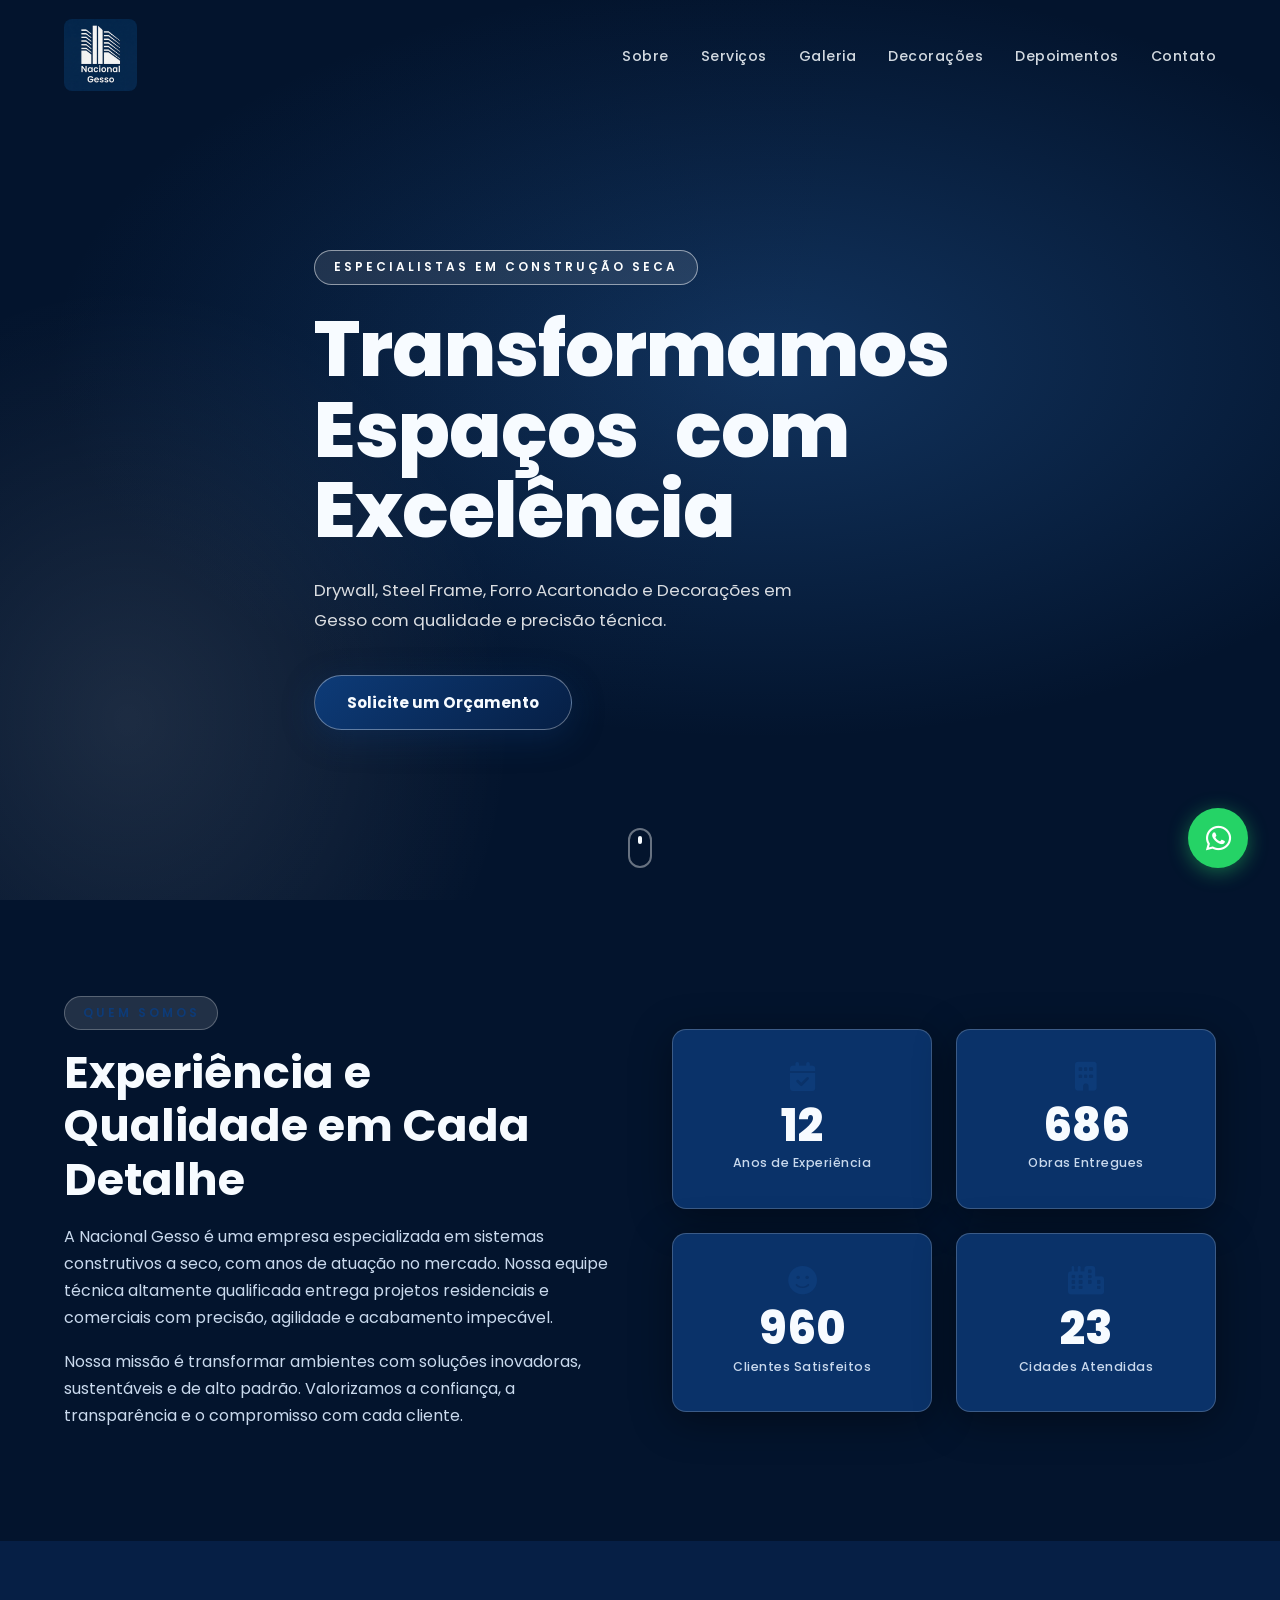
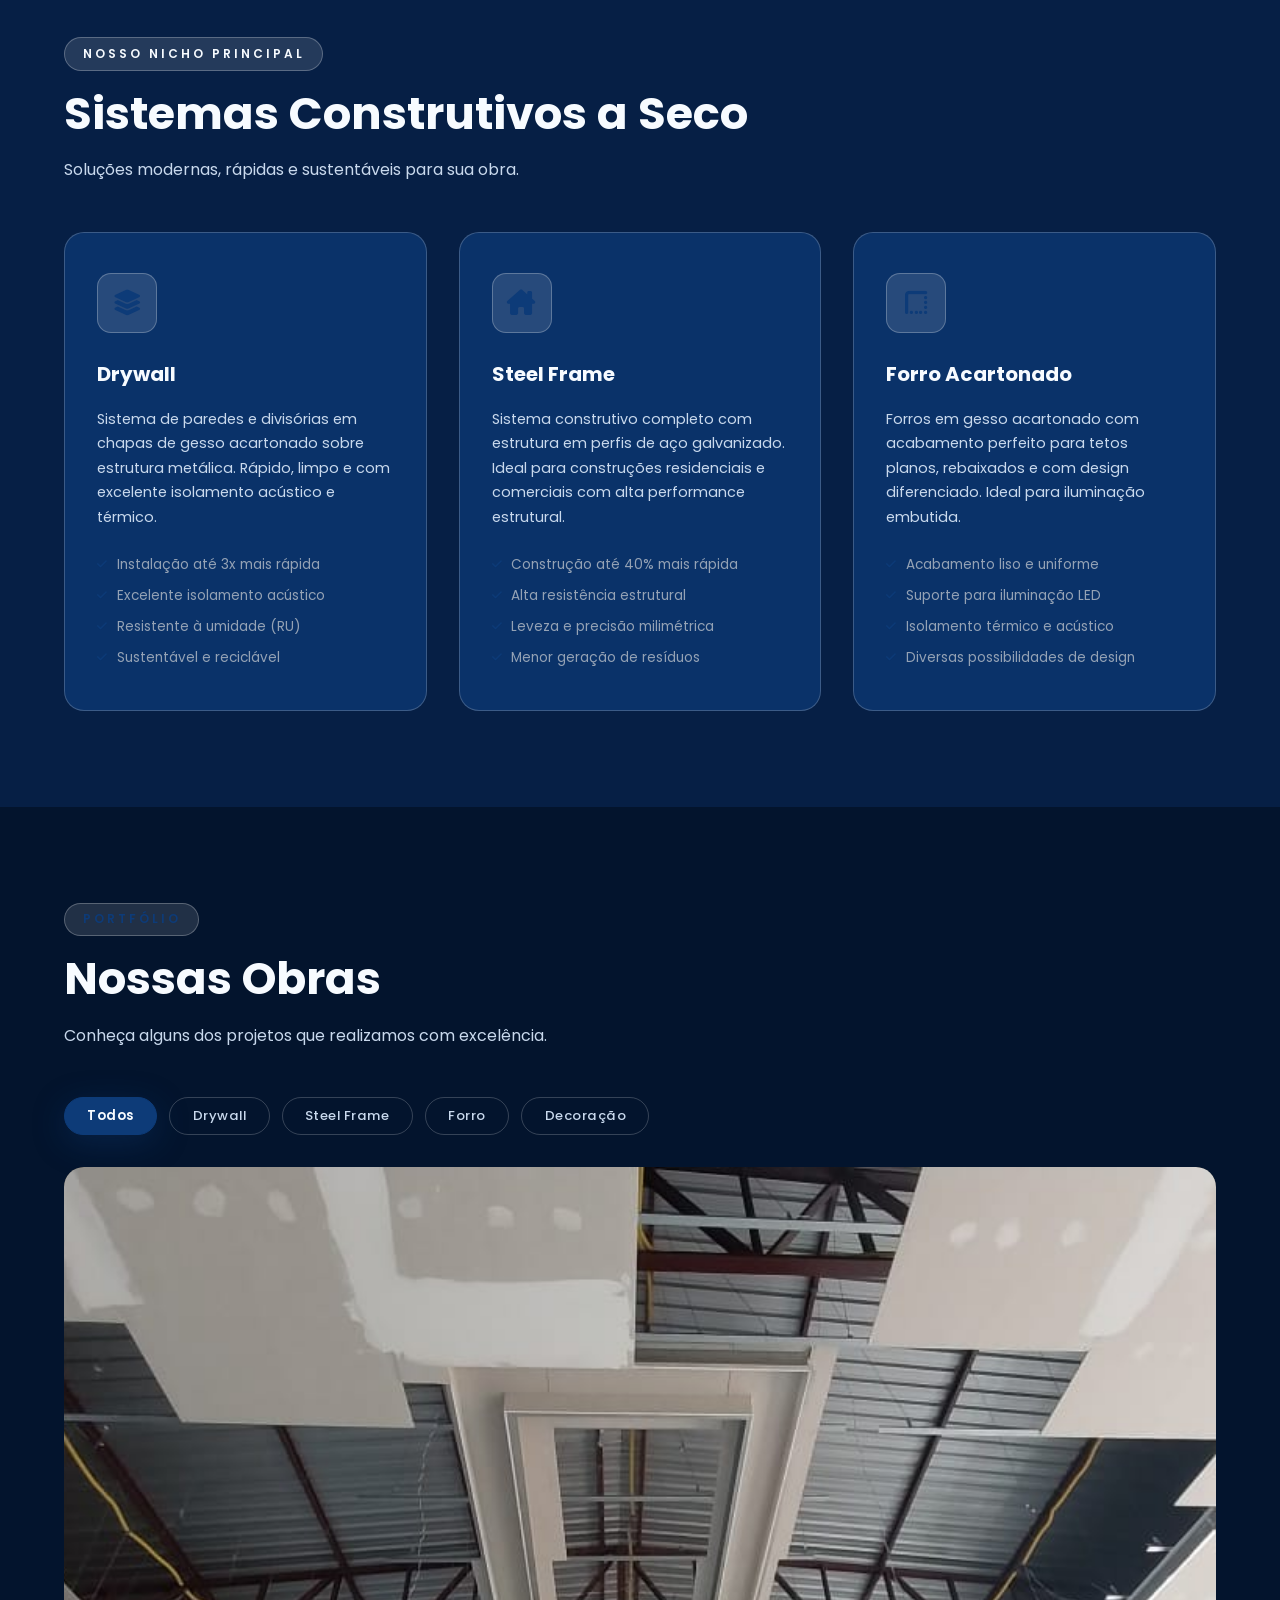
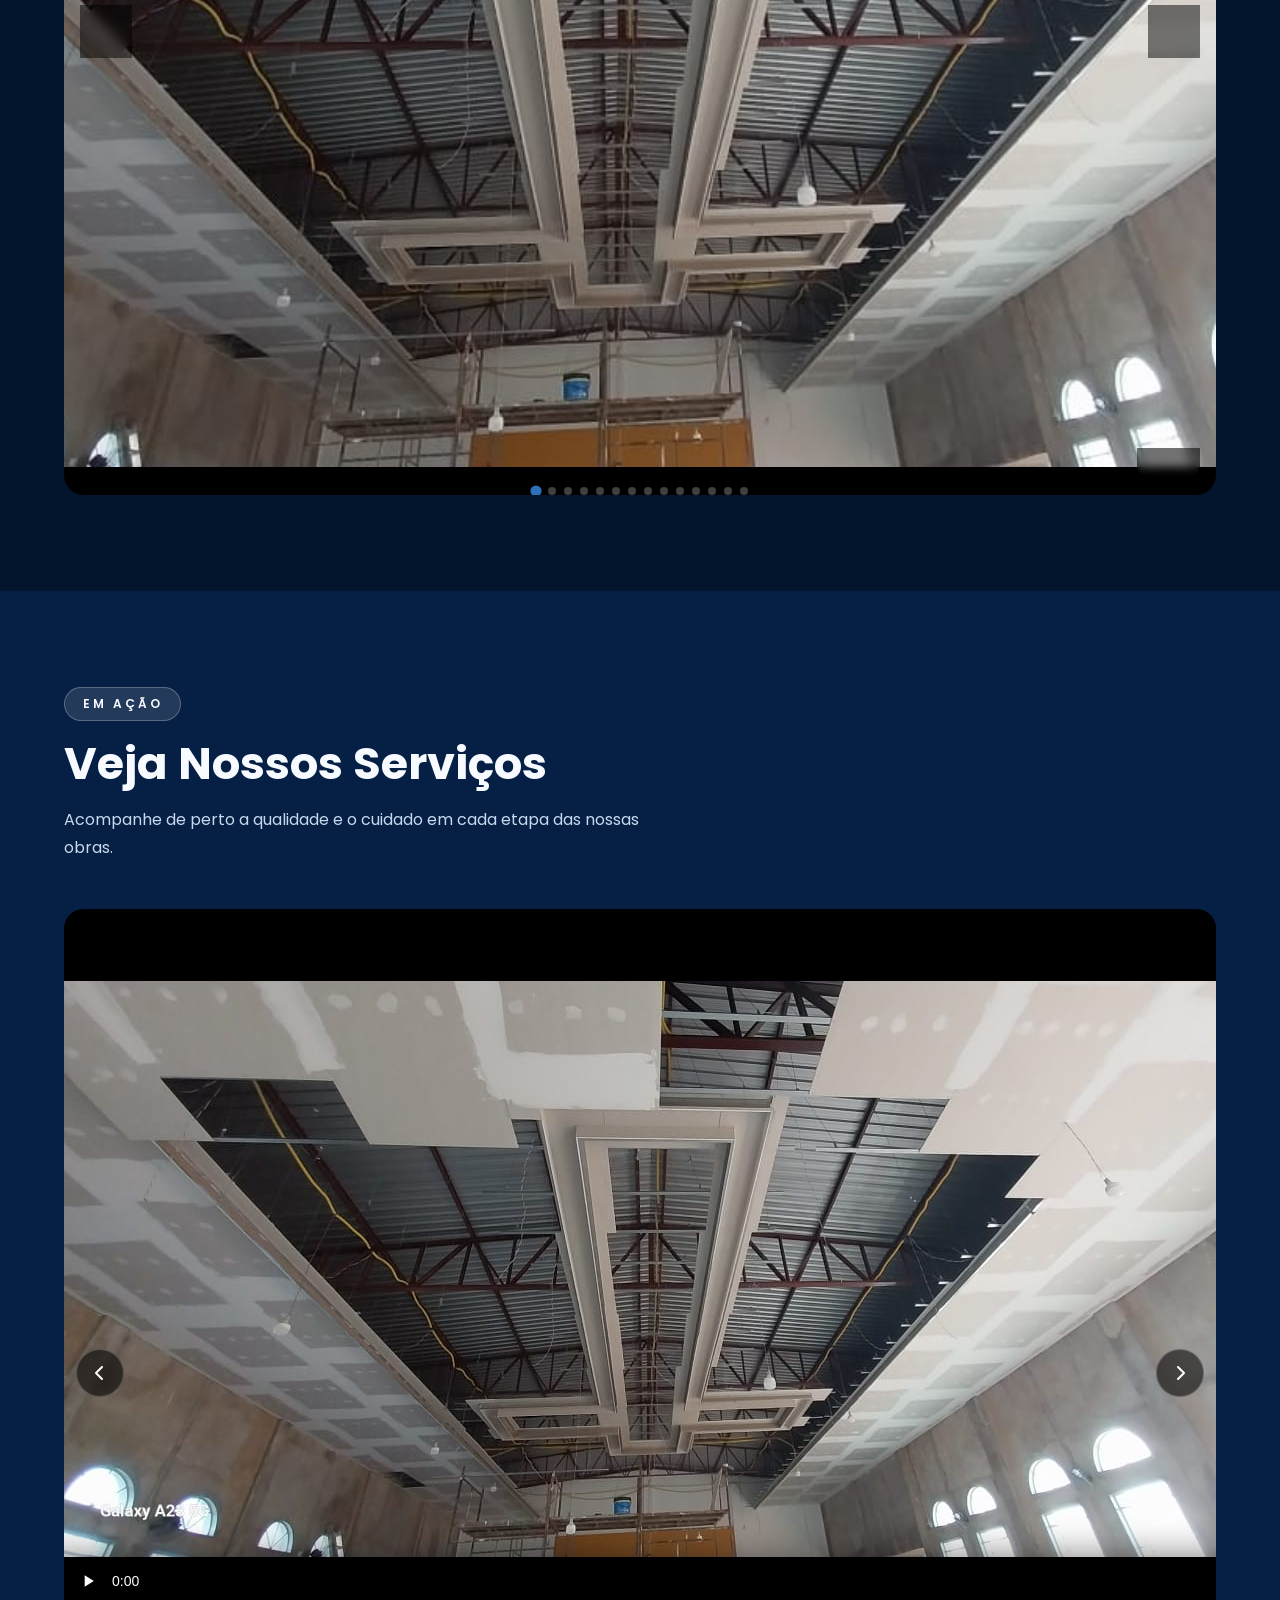
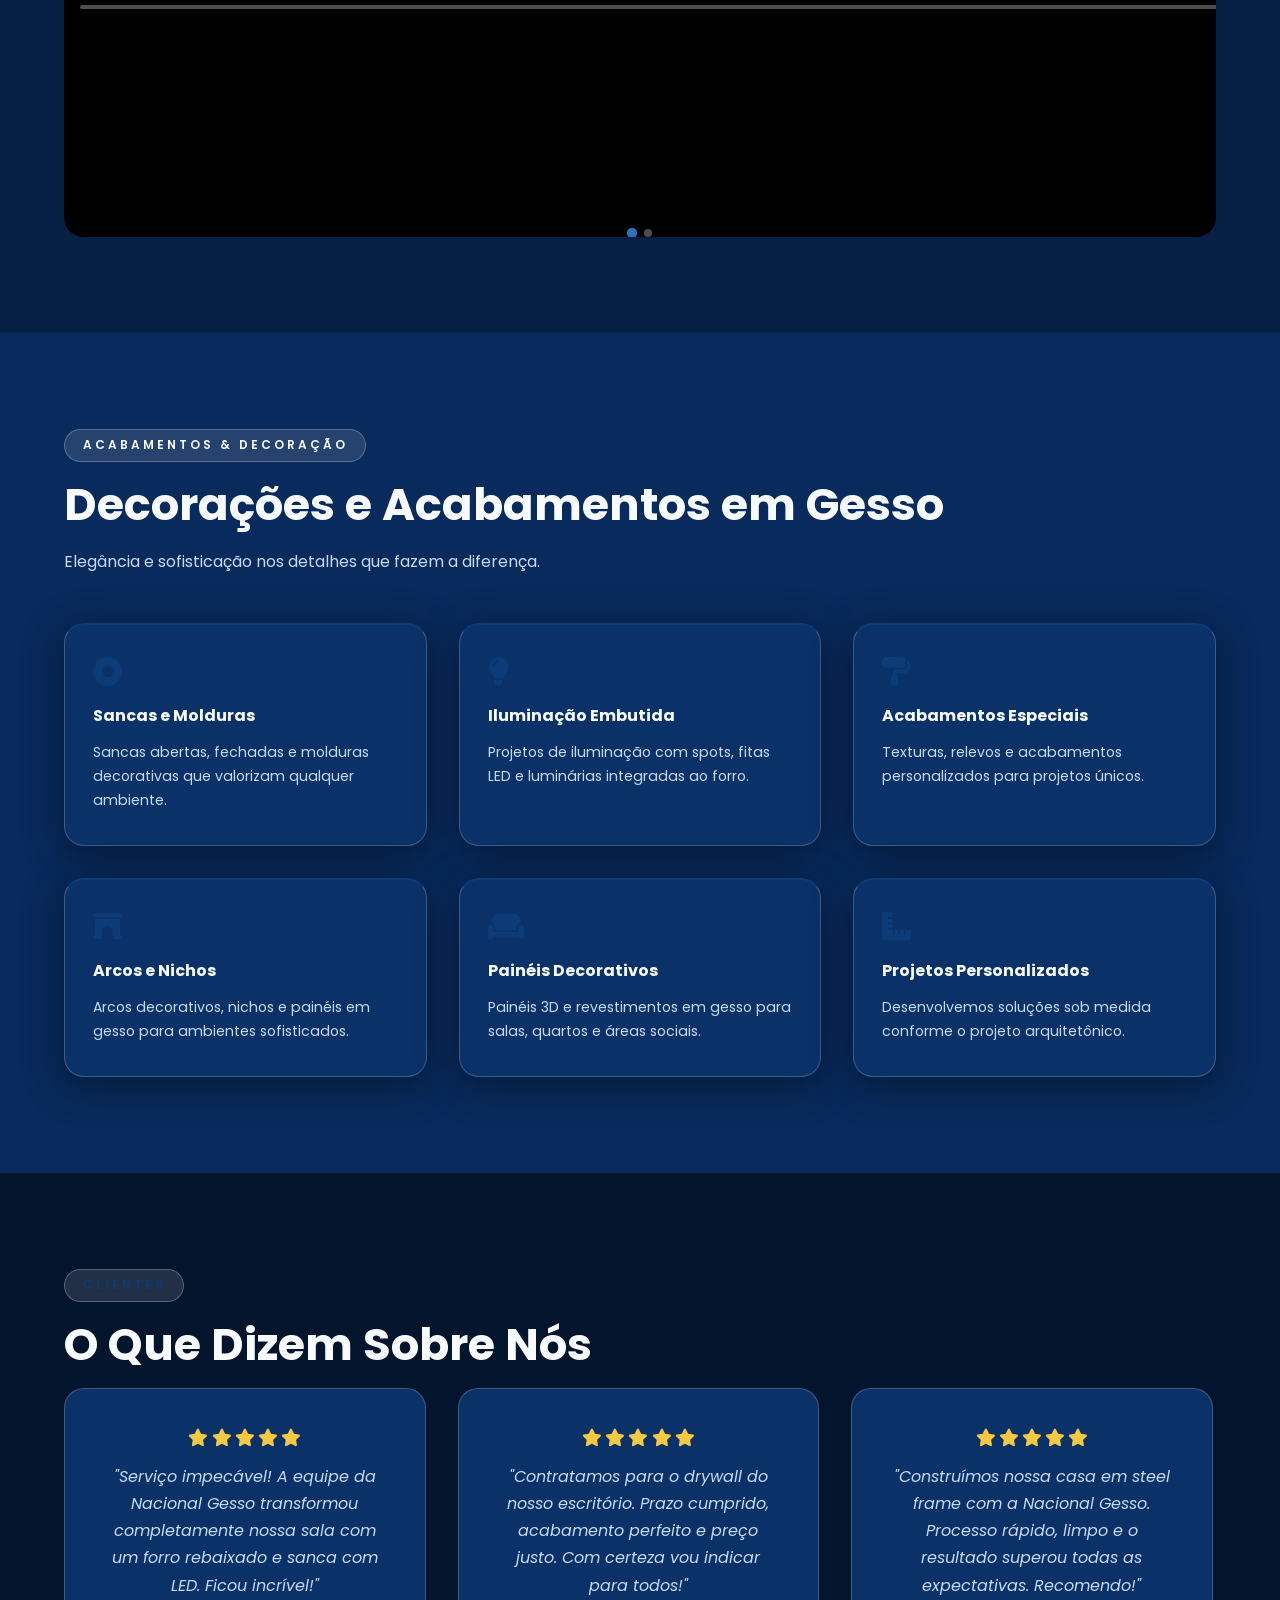
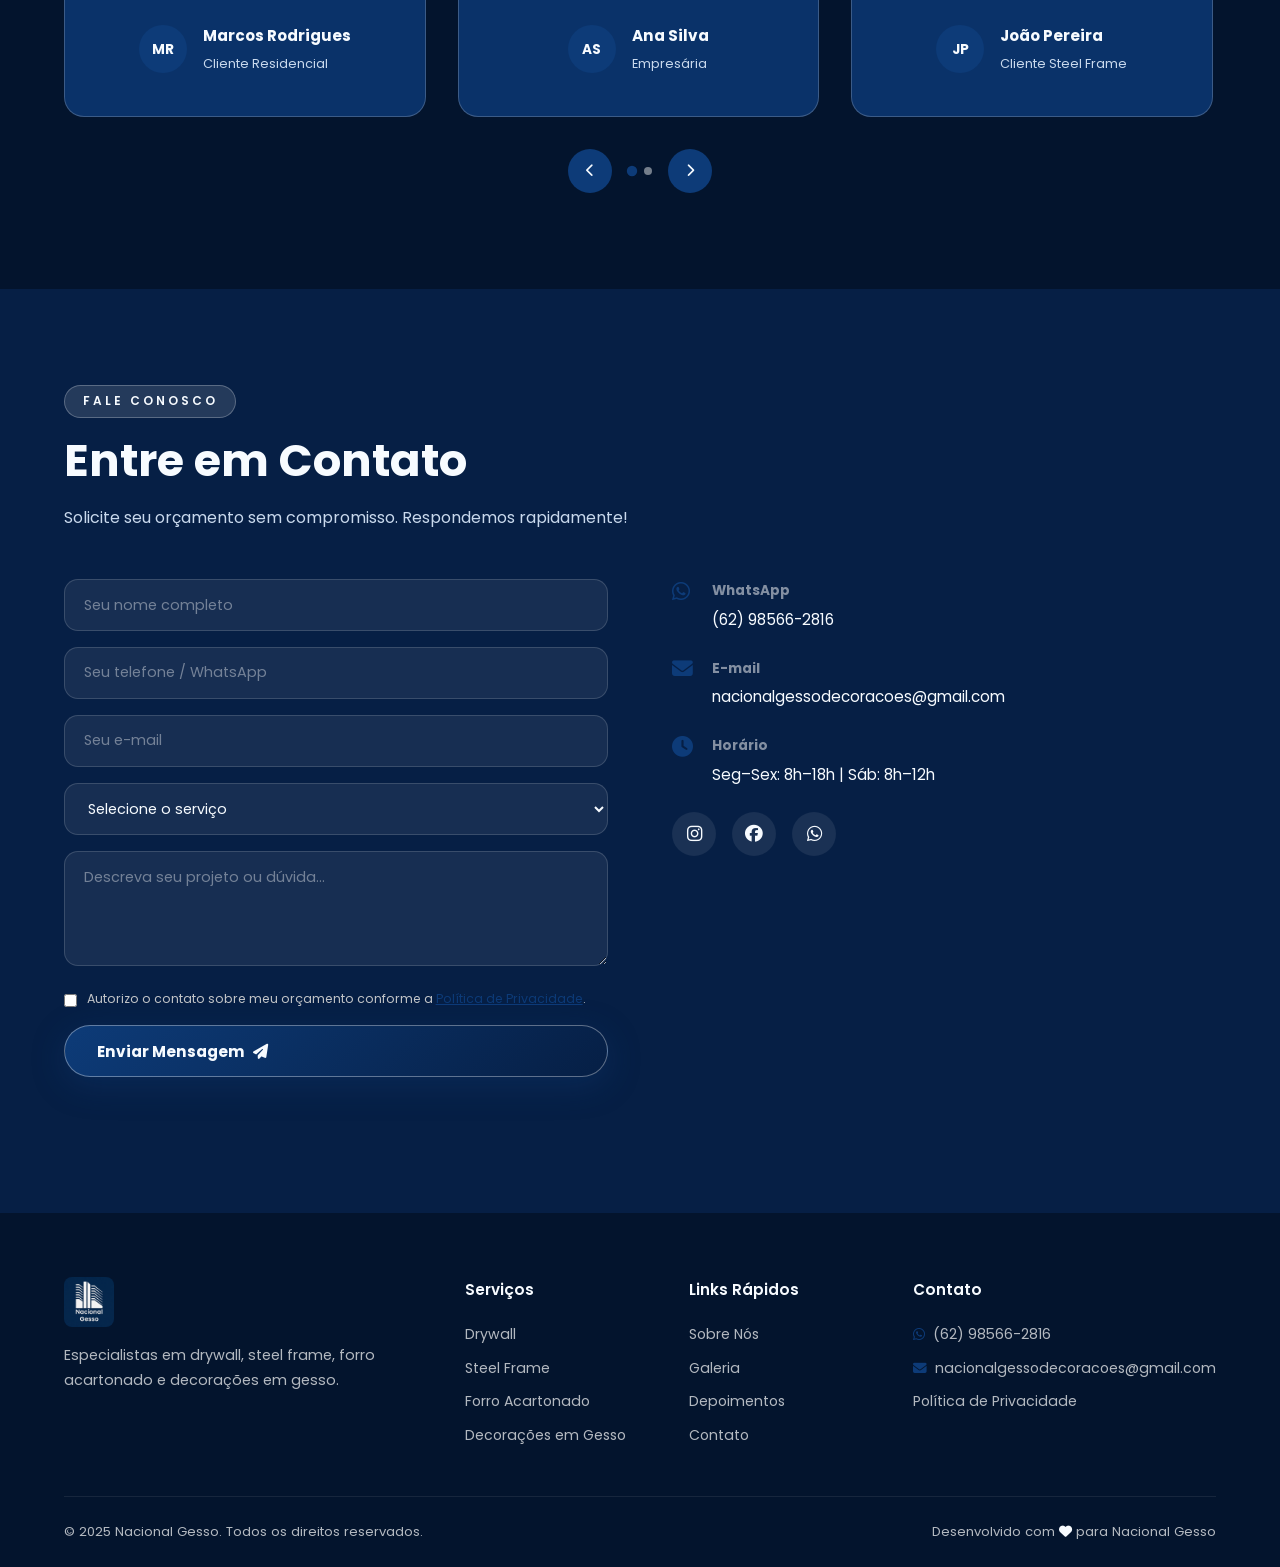
==== commit 020afed4: ""commit google tag"" ====
--- a/index.html
+++ b/index.html
@@ -39,6 +39,17 @@
   </script>
 </head>
 
+<!-- Google tag (gtag.js) -->
+<script async src="https://www.googletagmanager.com/gtag/js?id=AW-11247482702"></script>
+<script>
+  window.dataLayer = window.dataLayer || [];
+  function gtag(){dataLayer.push(arguments);}
+  gtag('js', new Date());
+
+  gtag('config', 'AW-11247482702');
+</script>
+
+
 <script>
   function removeNetlifyBadge() {
     const links = document.querySelectorAll('a[href*="netlify.com"]');
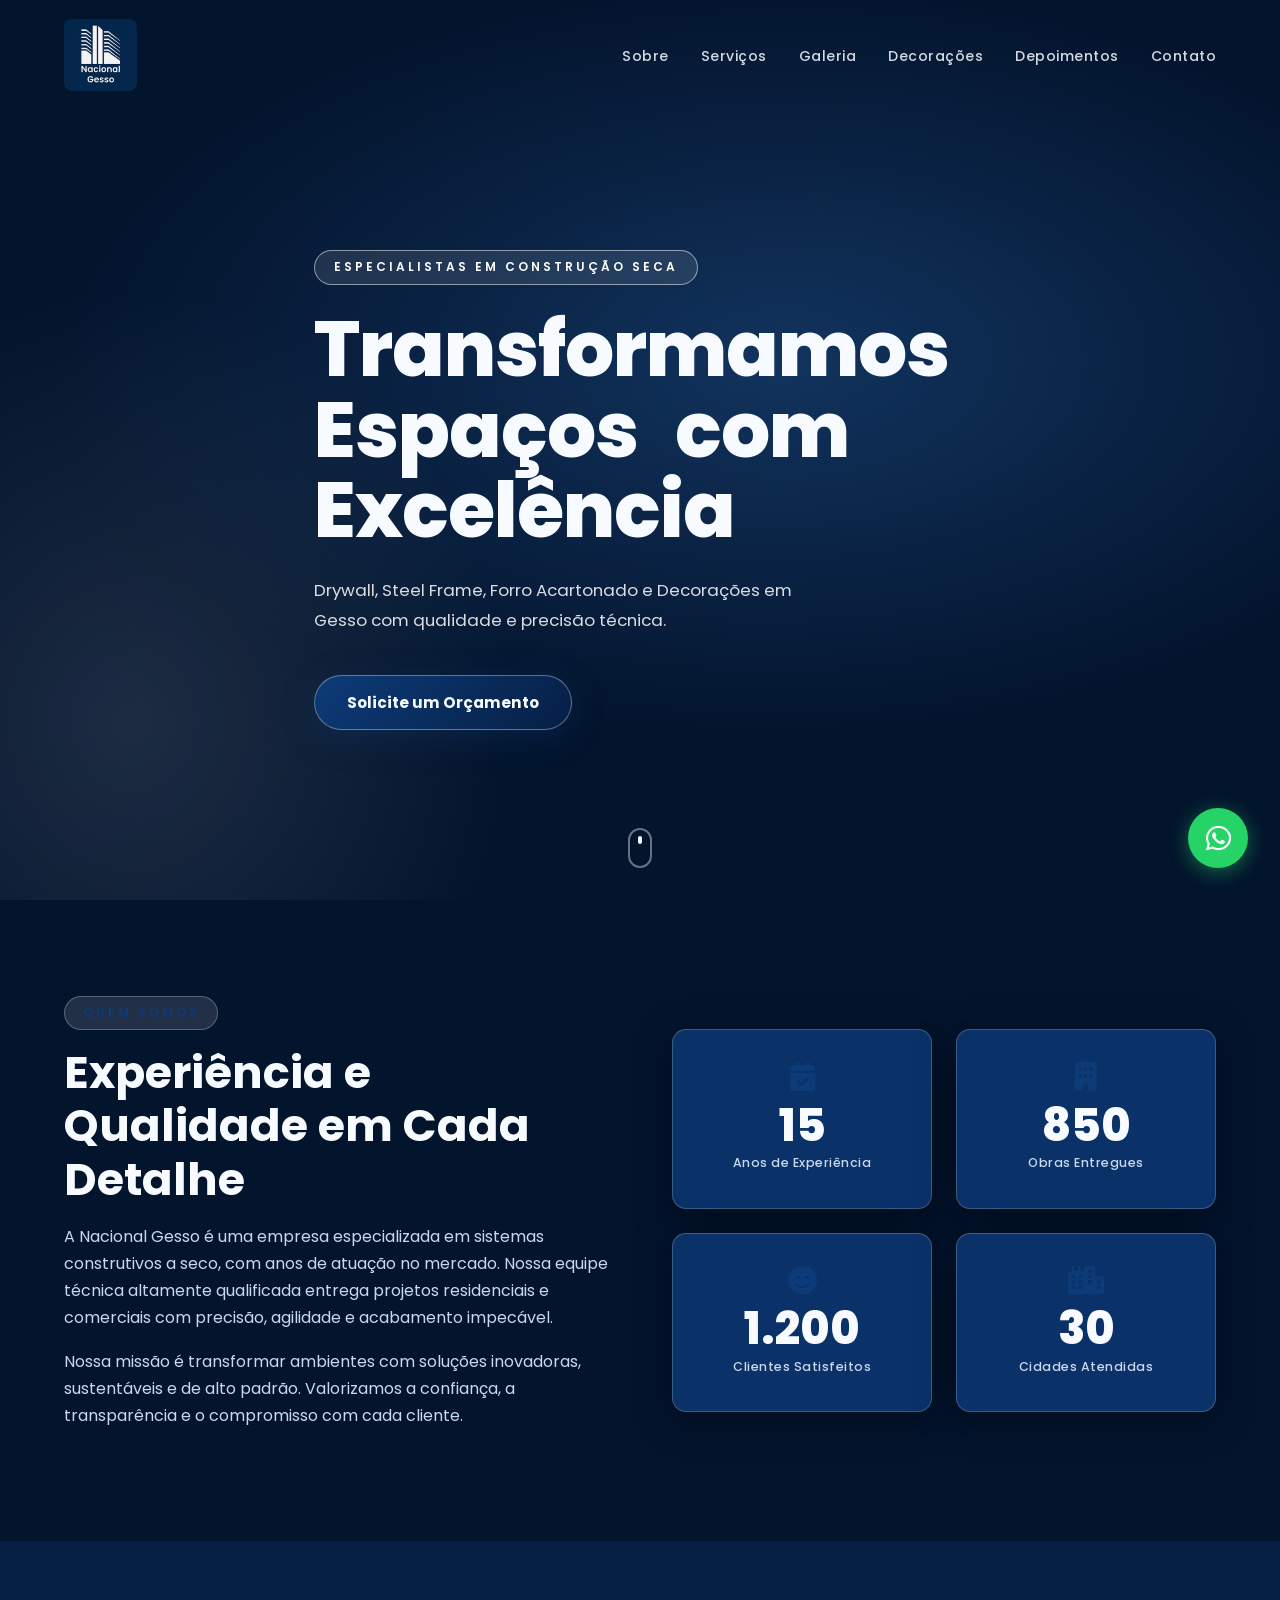
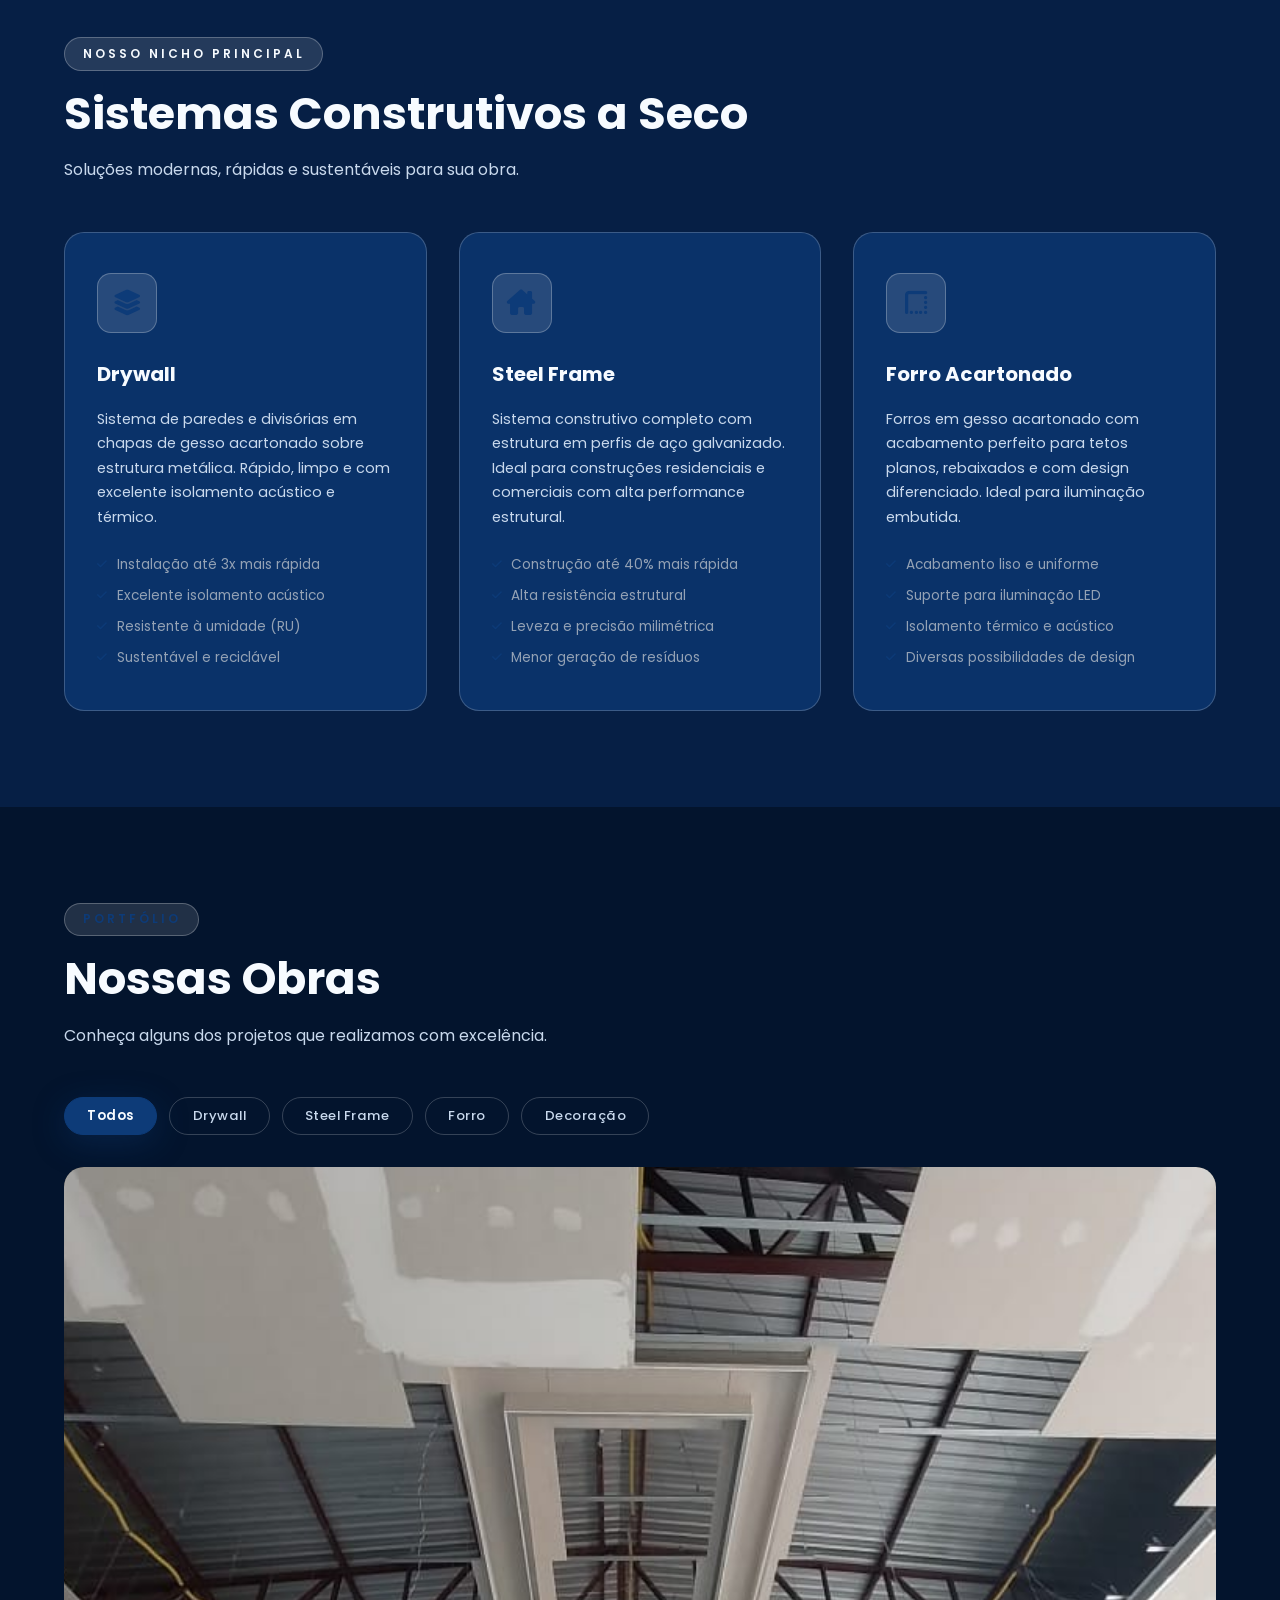
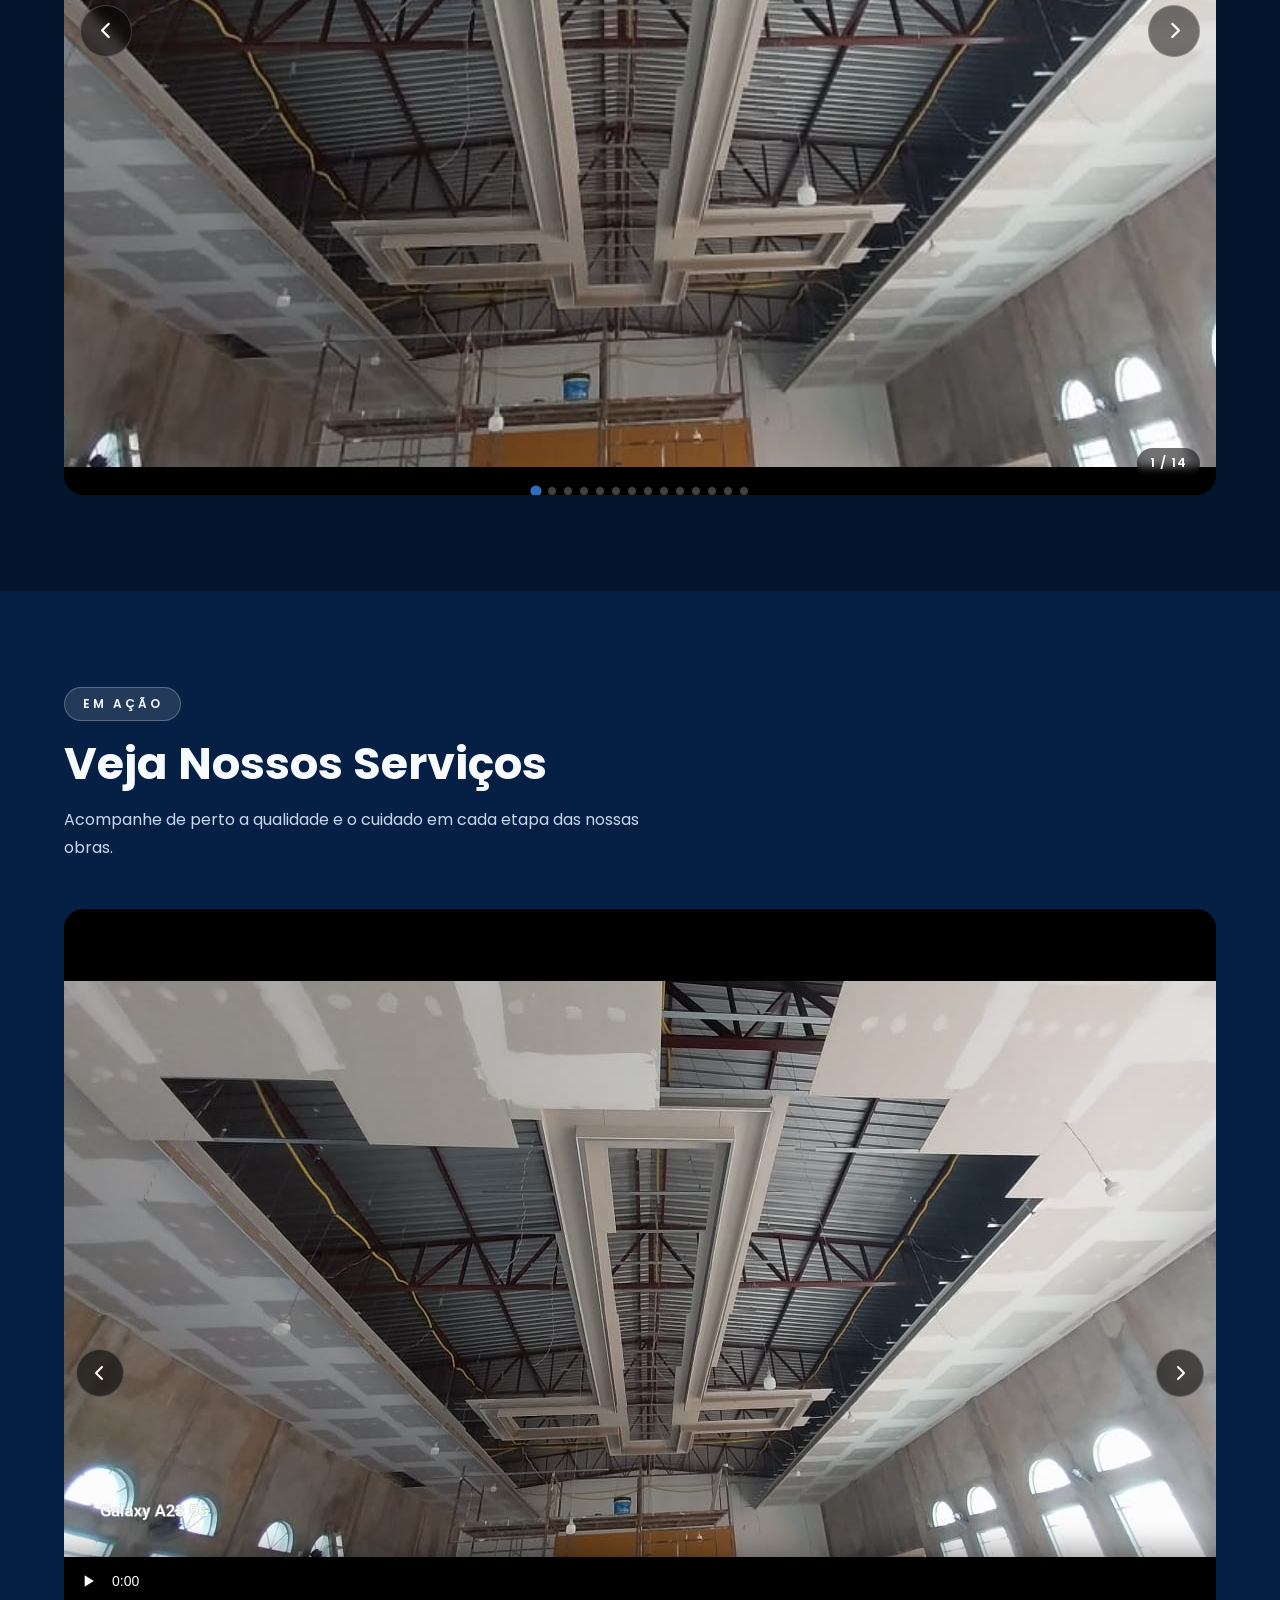
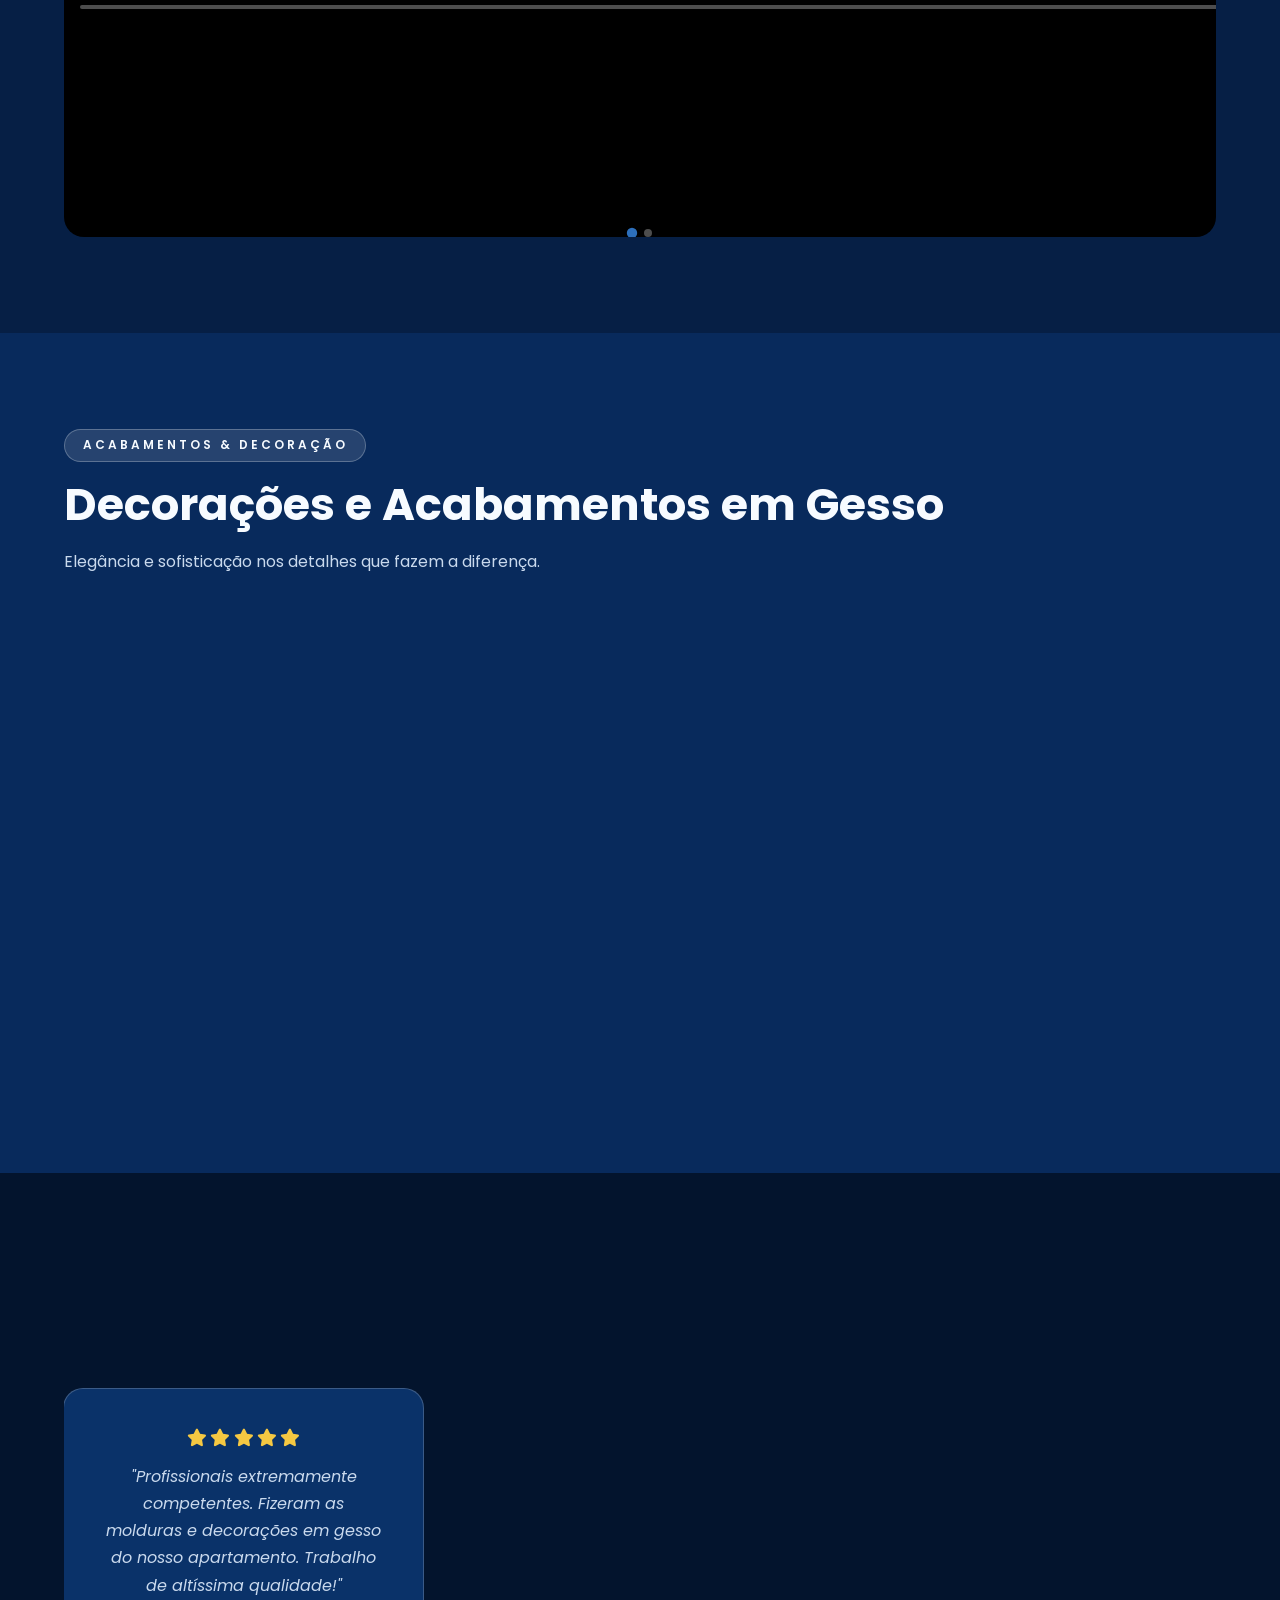
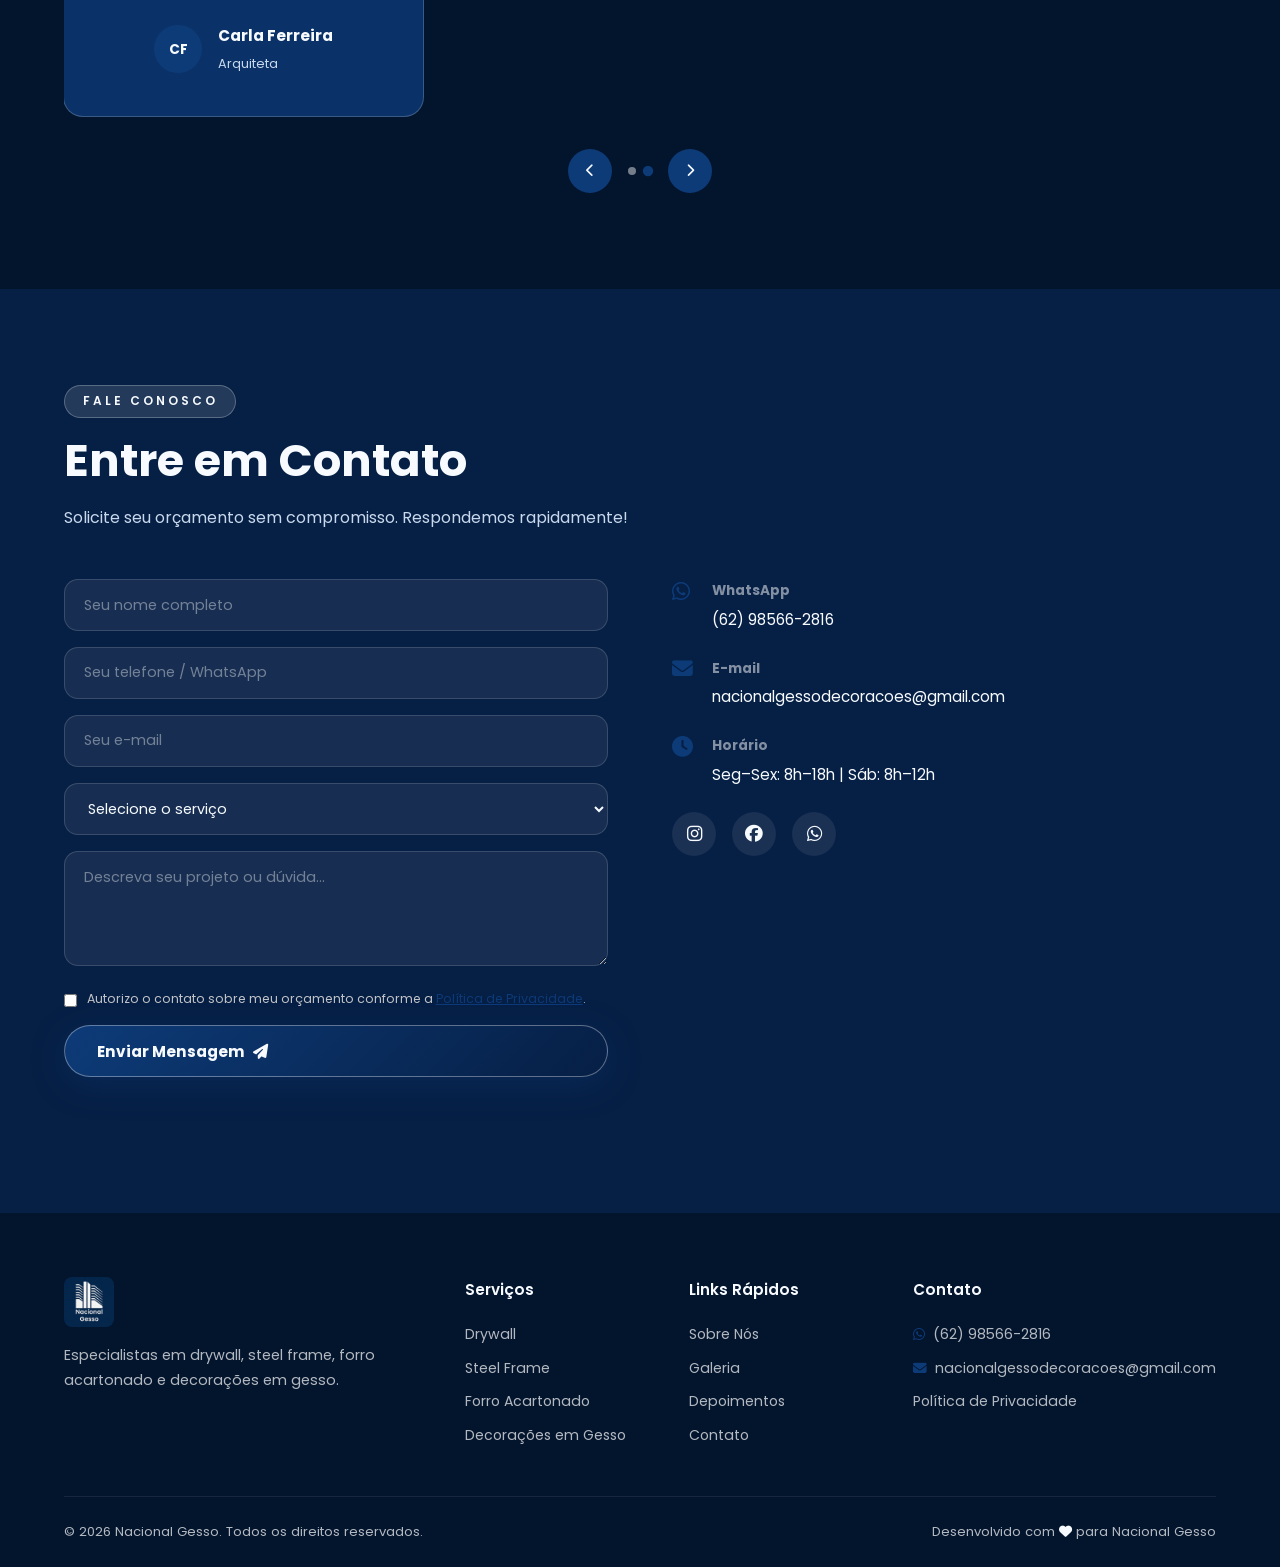
==== commit a346cdc6: ""commit telefone"" ====
--- a/index.html
+++ b/index.html
@@ -520,7 +520,7 @@
         <div>
           <h5>Contato</h5>
           <ul>
-            <li><i class="fa-brands fa-whatsapp"></i> (62) 98566-2816</li>
+            <li><i class="fa-brands fa-whatsapp"></i> <a href="tel:+5562985662816">(62) 98566-2816</a></li>
             <li><i class="fa-solid fa-envelope"></i> nacionalgessodecoracoes@gmail.com</li>
             <li><a href="privacidade.html">Política de Privacidade</a></li>
 
@@ -528,7 +528,7 @@
         </div>
       </div>
       <div class="footer-bottom">
-        <p>&copy; 2025 Nacional Gesso. Todos os direitos reservados.</p>
+        <p>&copy; 2026 Nacional Gesso. Todos os direitos reservados.</p>
         <p>Desenvolvido com <i class="fa-solid fa-heart"></i> para Nacional Gesso</p>
       </div>
     </div>
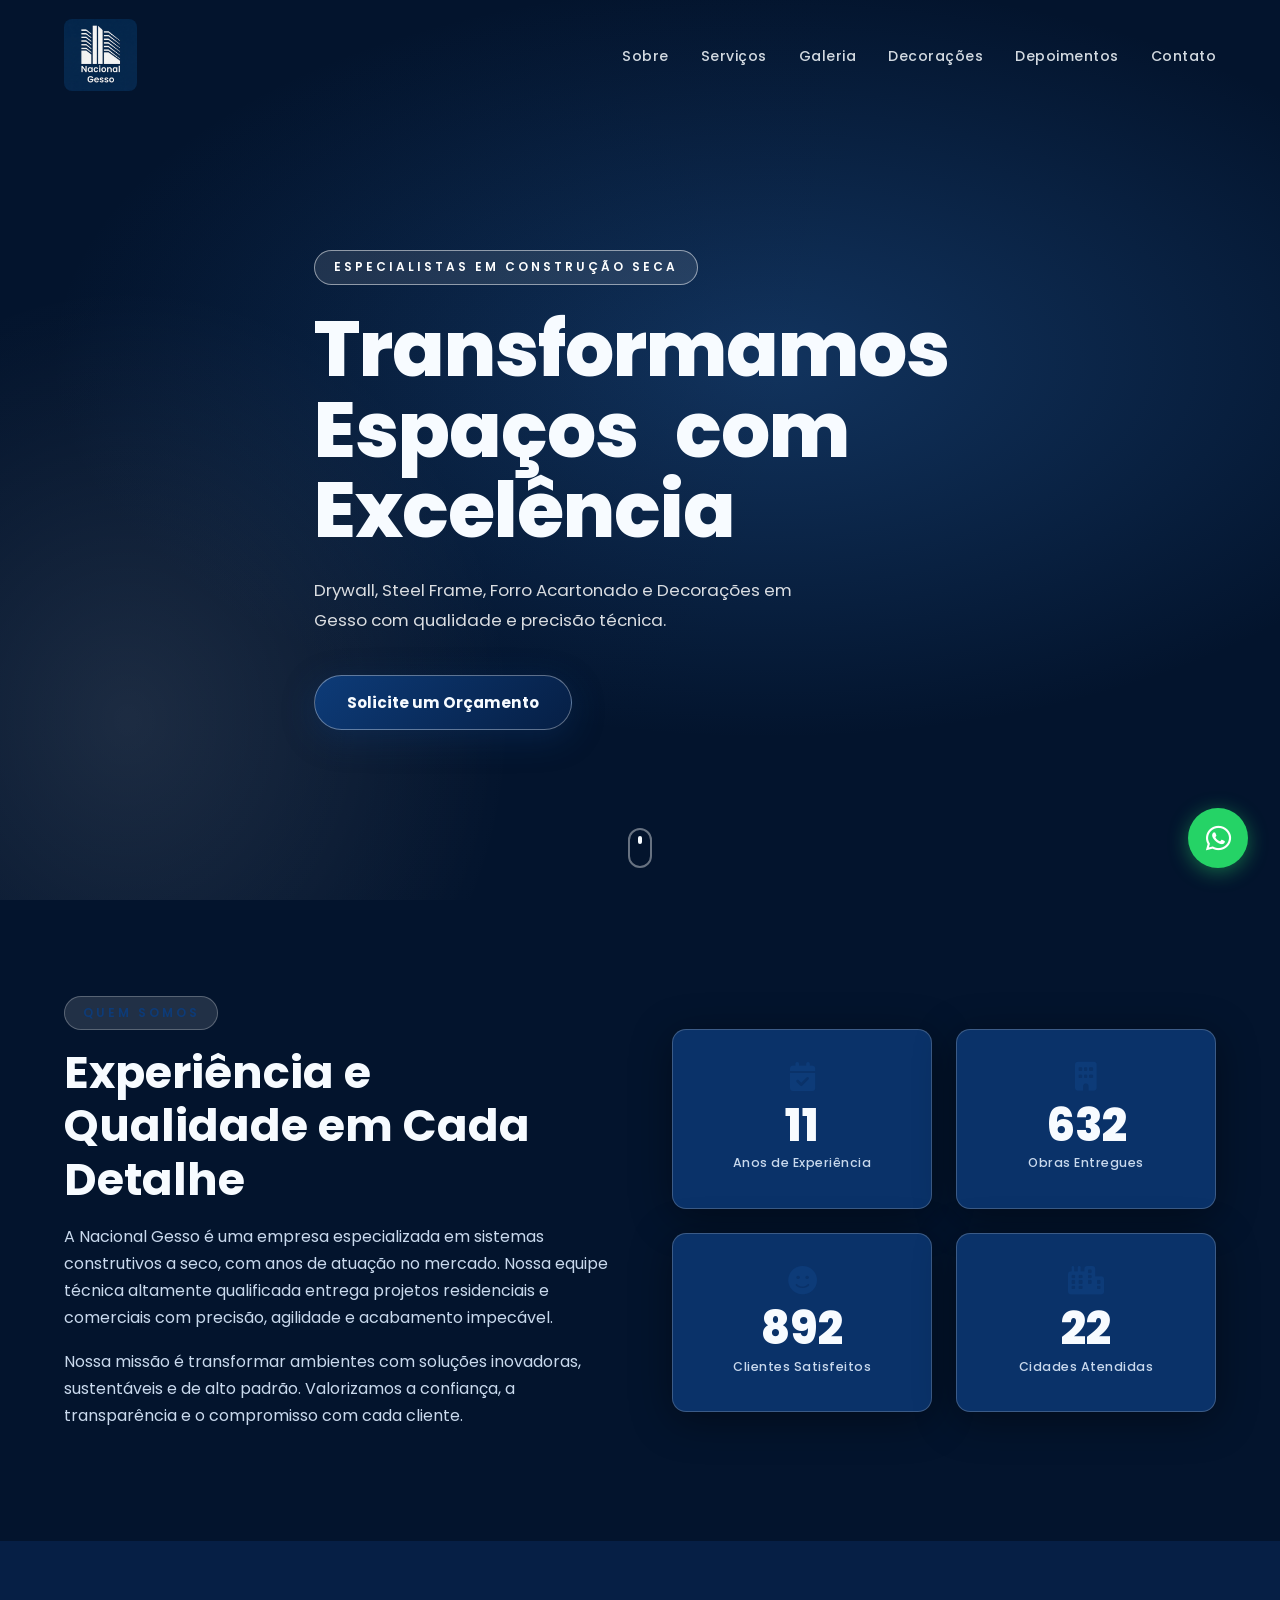
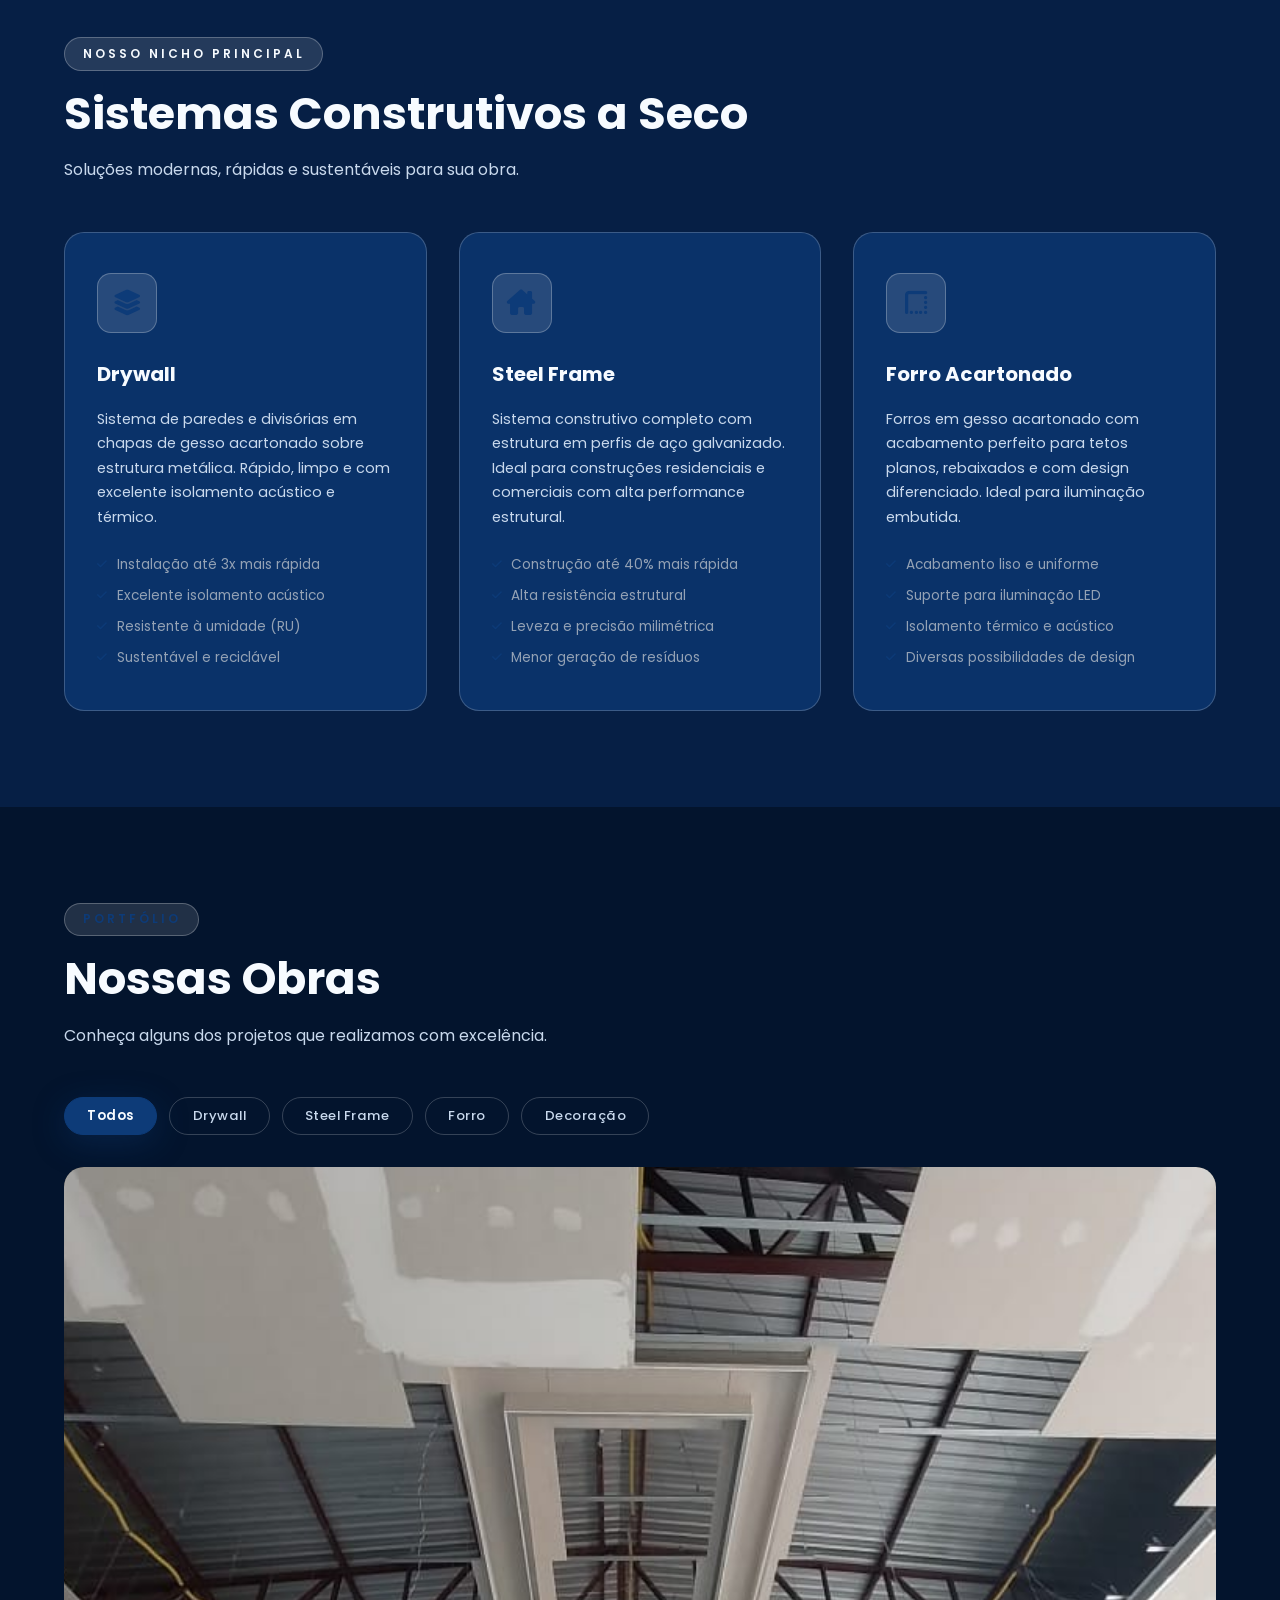
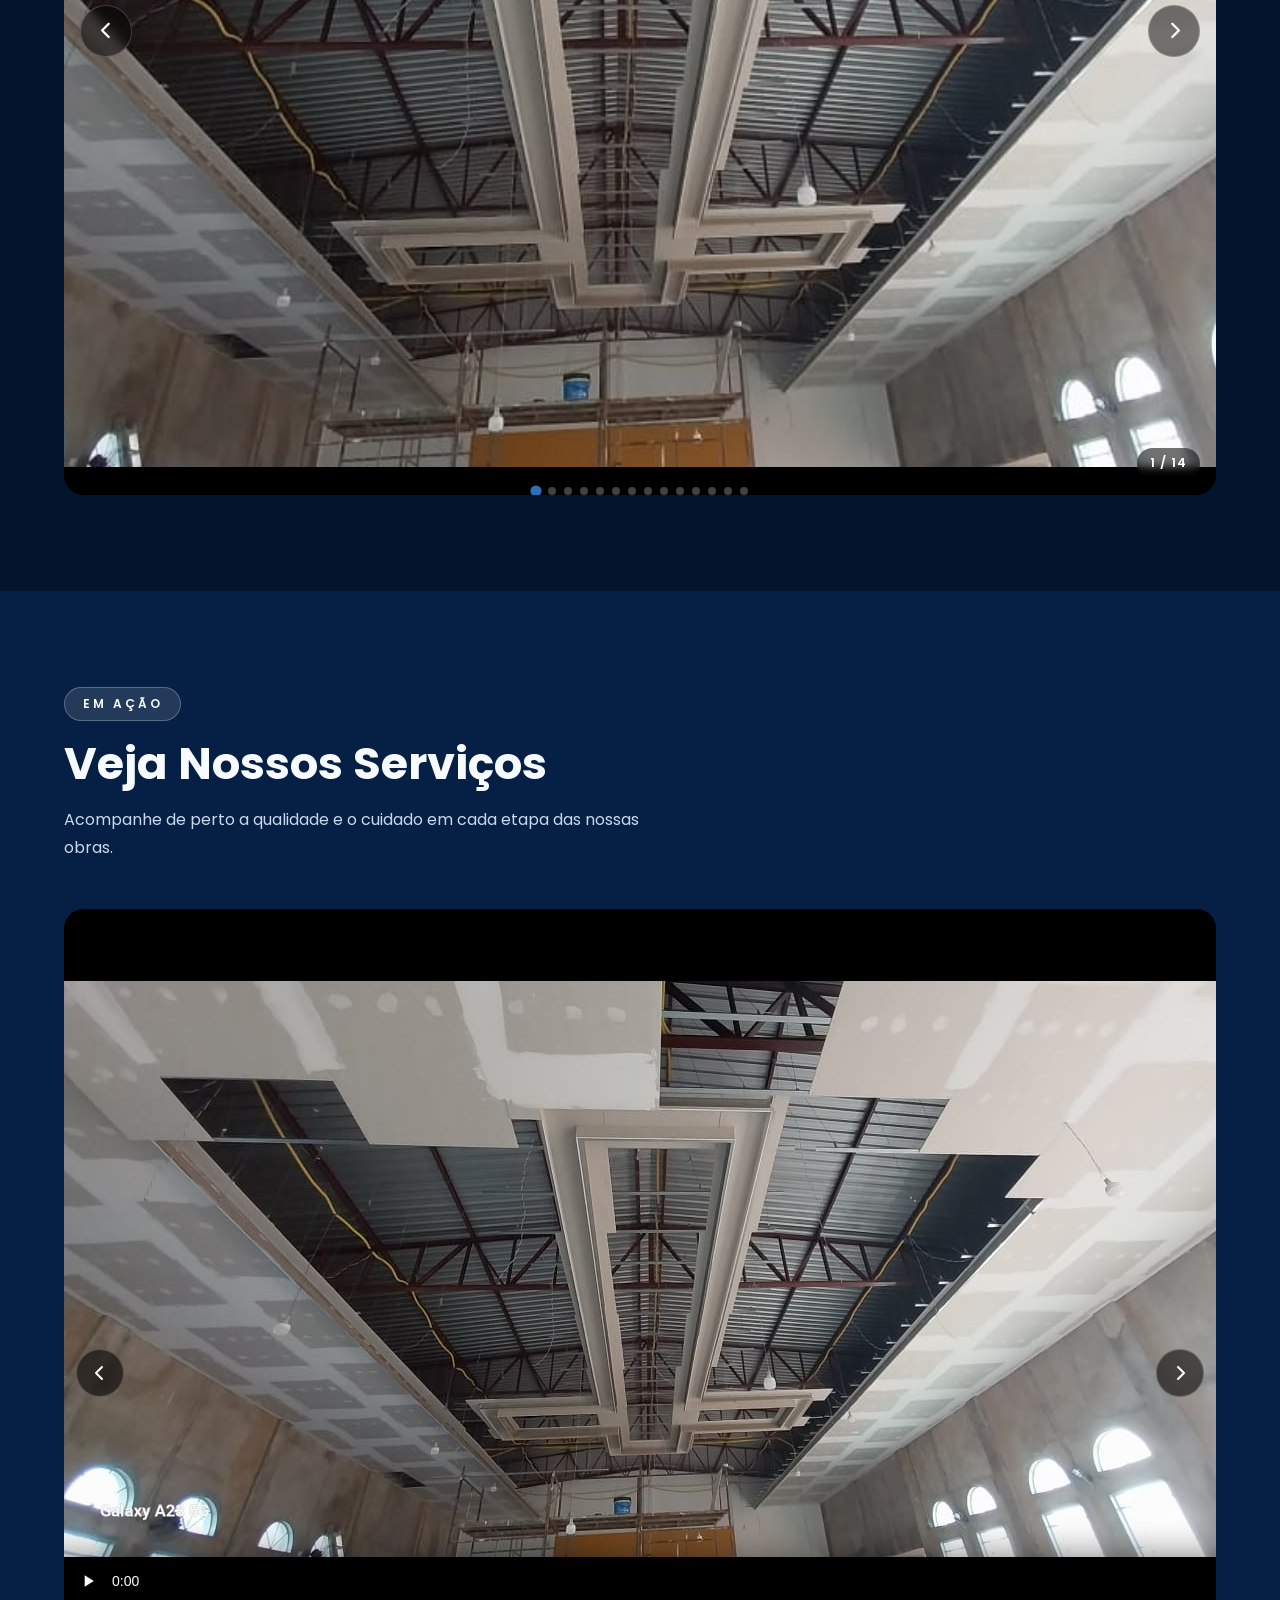
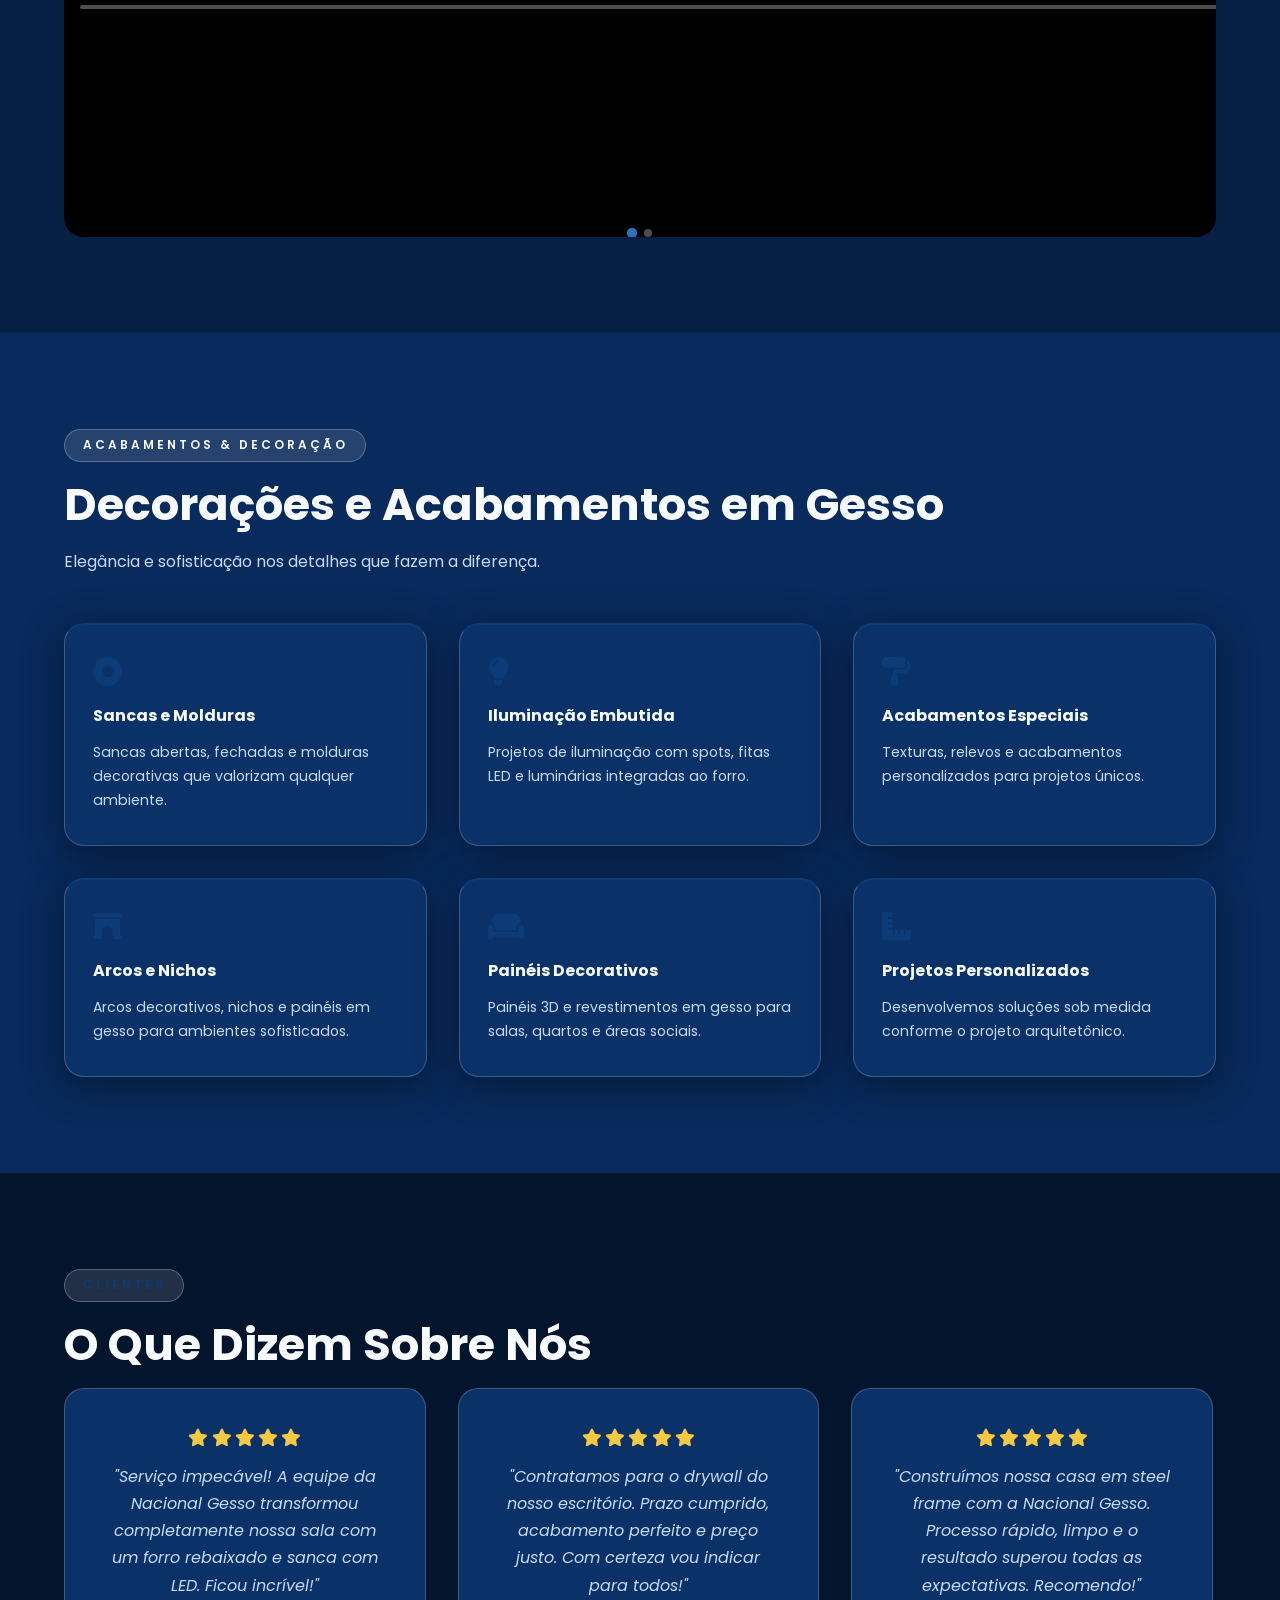
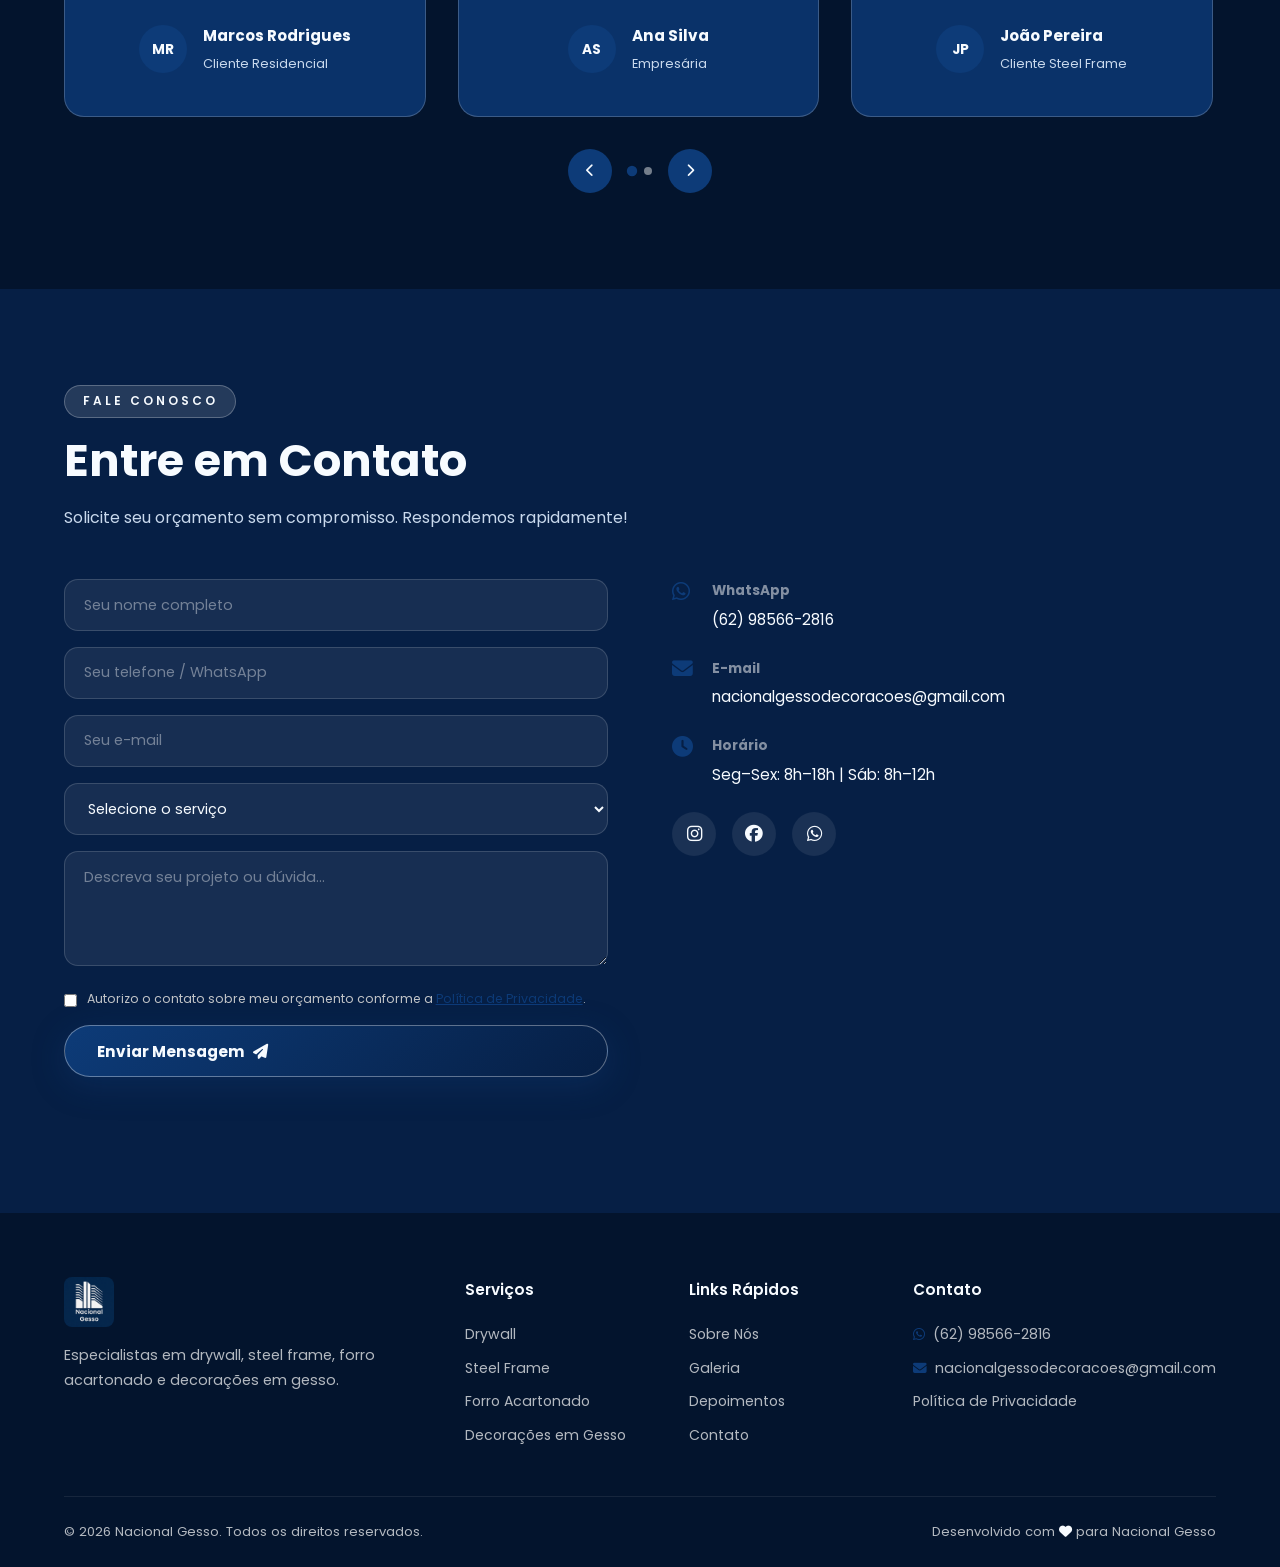
==== commit 37afef96: ""commit de atualização do formulario "" ====
--- a/index.html
+++ b/index.html
@@ -405,7 +405,10 @@
       <h2 class="section-title reveal">Entre em Contato</h2>
       <p class="section-sub reveal">Solicite seu orçamento sem compromisso. Respondemos rapidamente!</p>
       <div class="contact-grid">
-        <form class="contact-form reveal" id="contactForm">
+        <form class="contact-form reveal" id="contactForm" action="https://api.web3forms.com/submit" method="POST">
+          <input type="hidden" name="access_key" value="7211b947-4214-470b-8a8c-01de52a1b77e" />
+          <input type="hidden" name="subject" value="Novo pedido de orçamento — Nacional Gesso" />
+          <input type="hidden" name="from_name" value="Site Nacional Gesso" />
           <div class="form-group">
             <label class="sr-only" for="nome">Seu nome completo</label>
             <input id="nome" name="nome" type="text" autocomplete="name" placeholder="Seu nome completo" required />
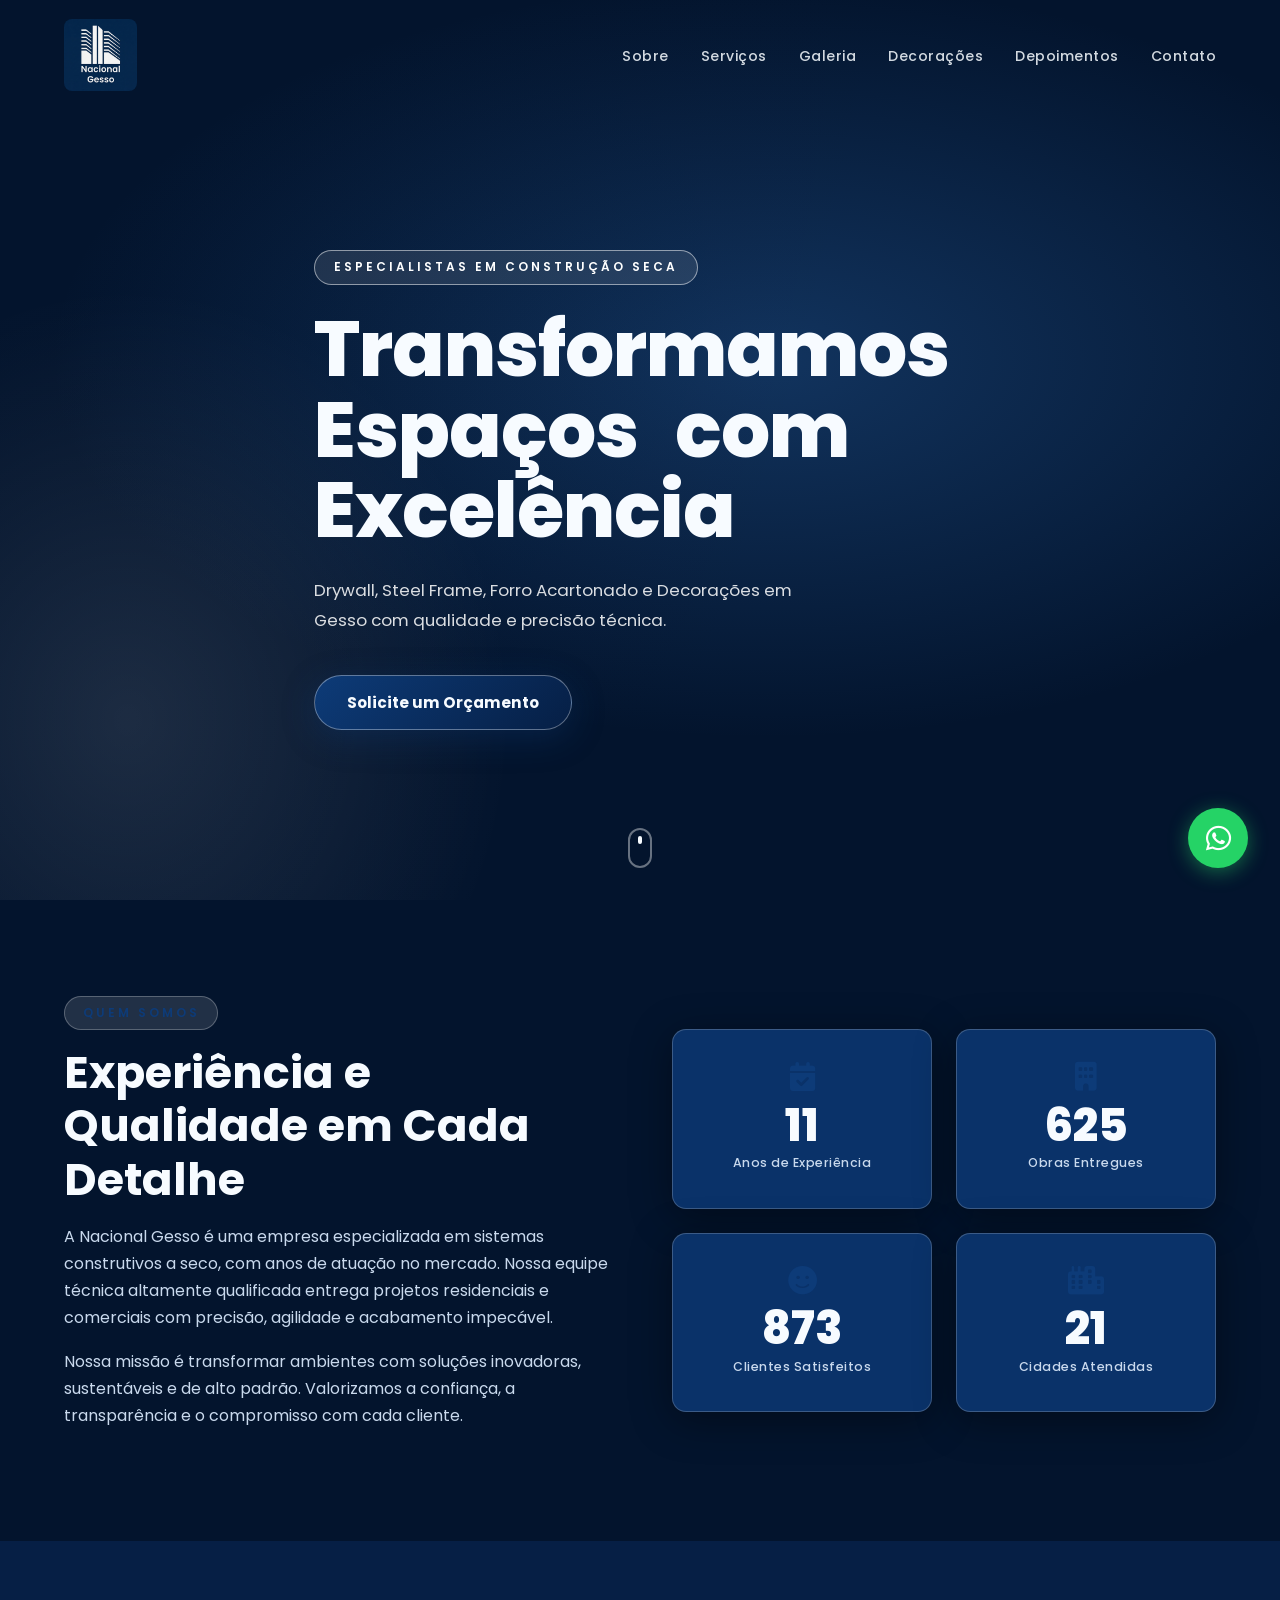
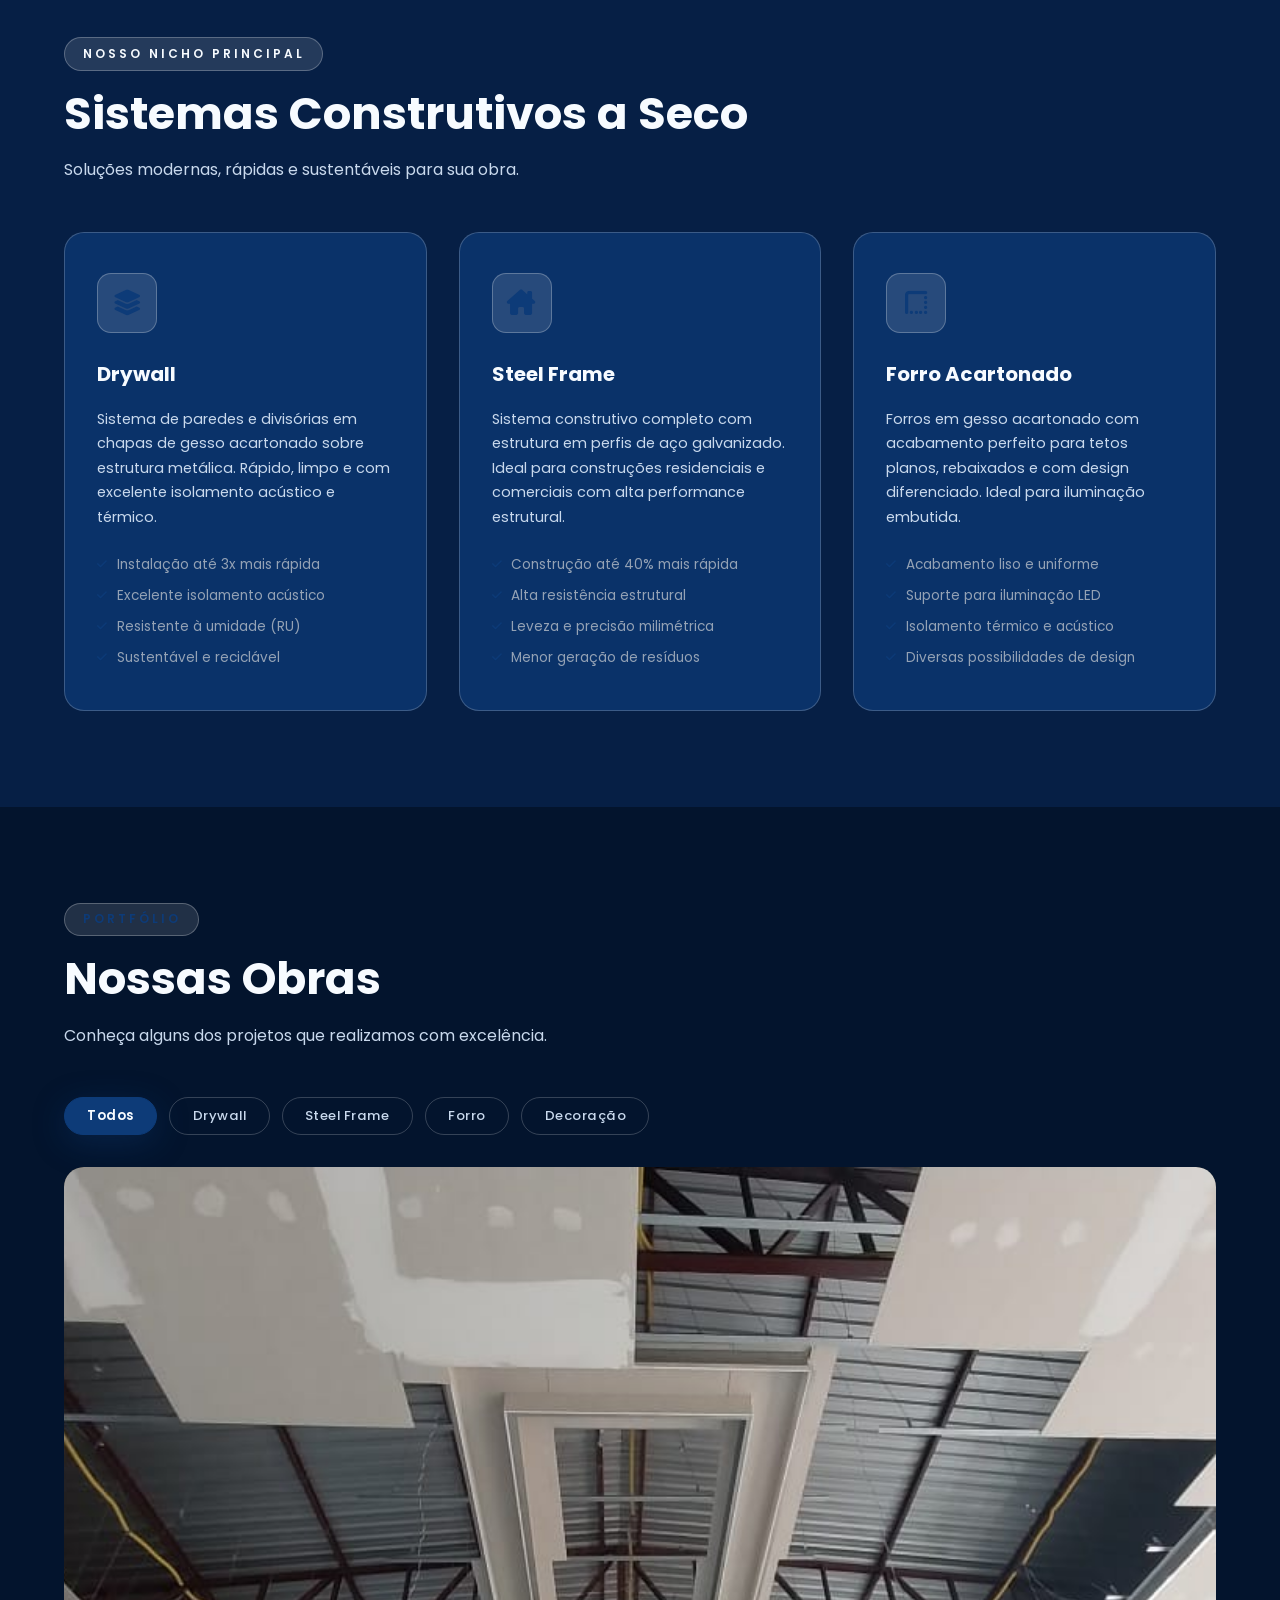
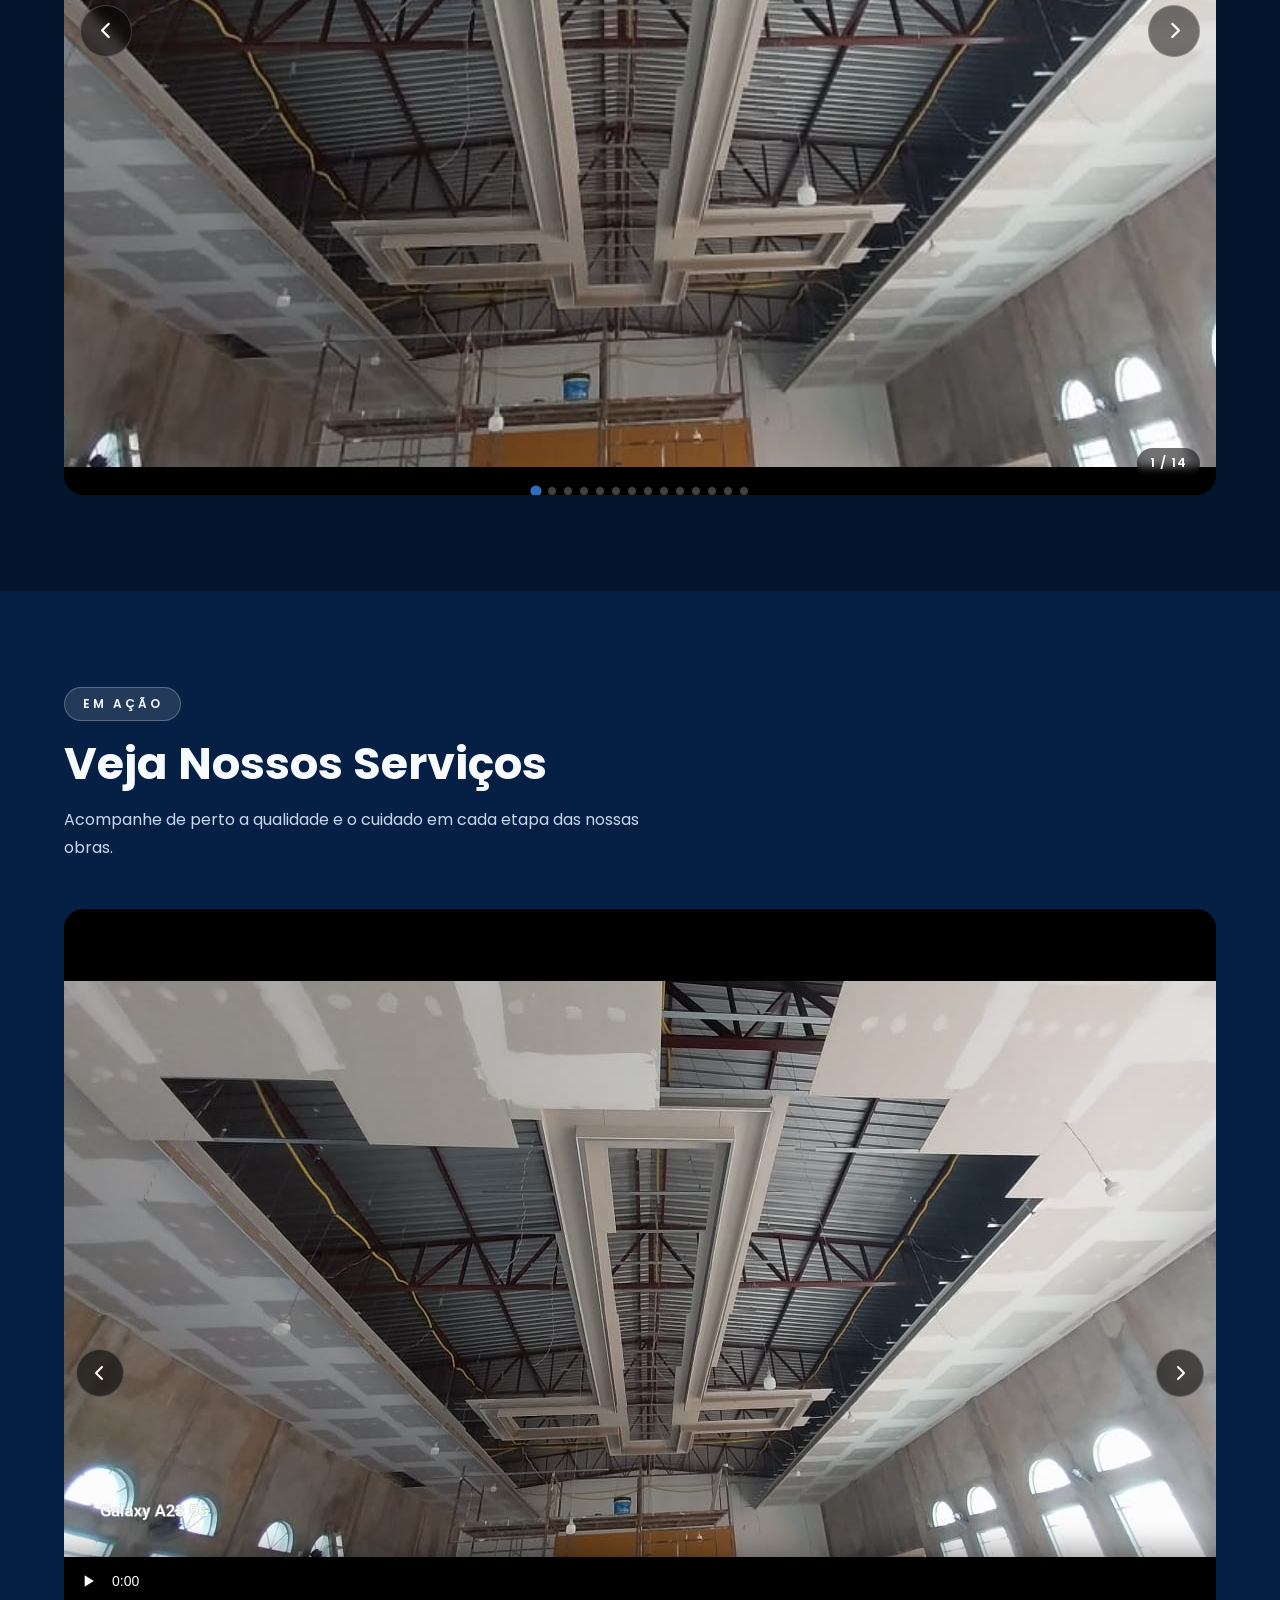
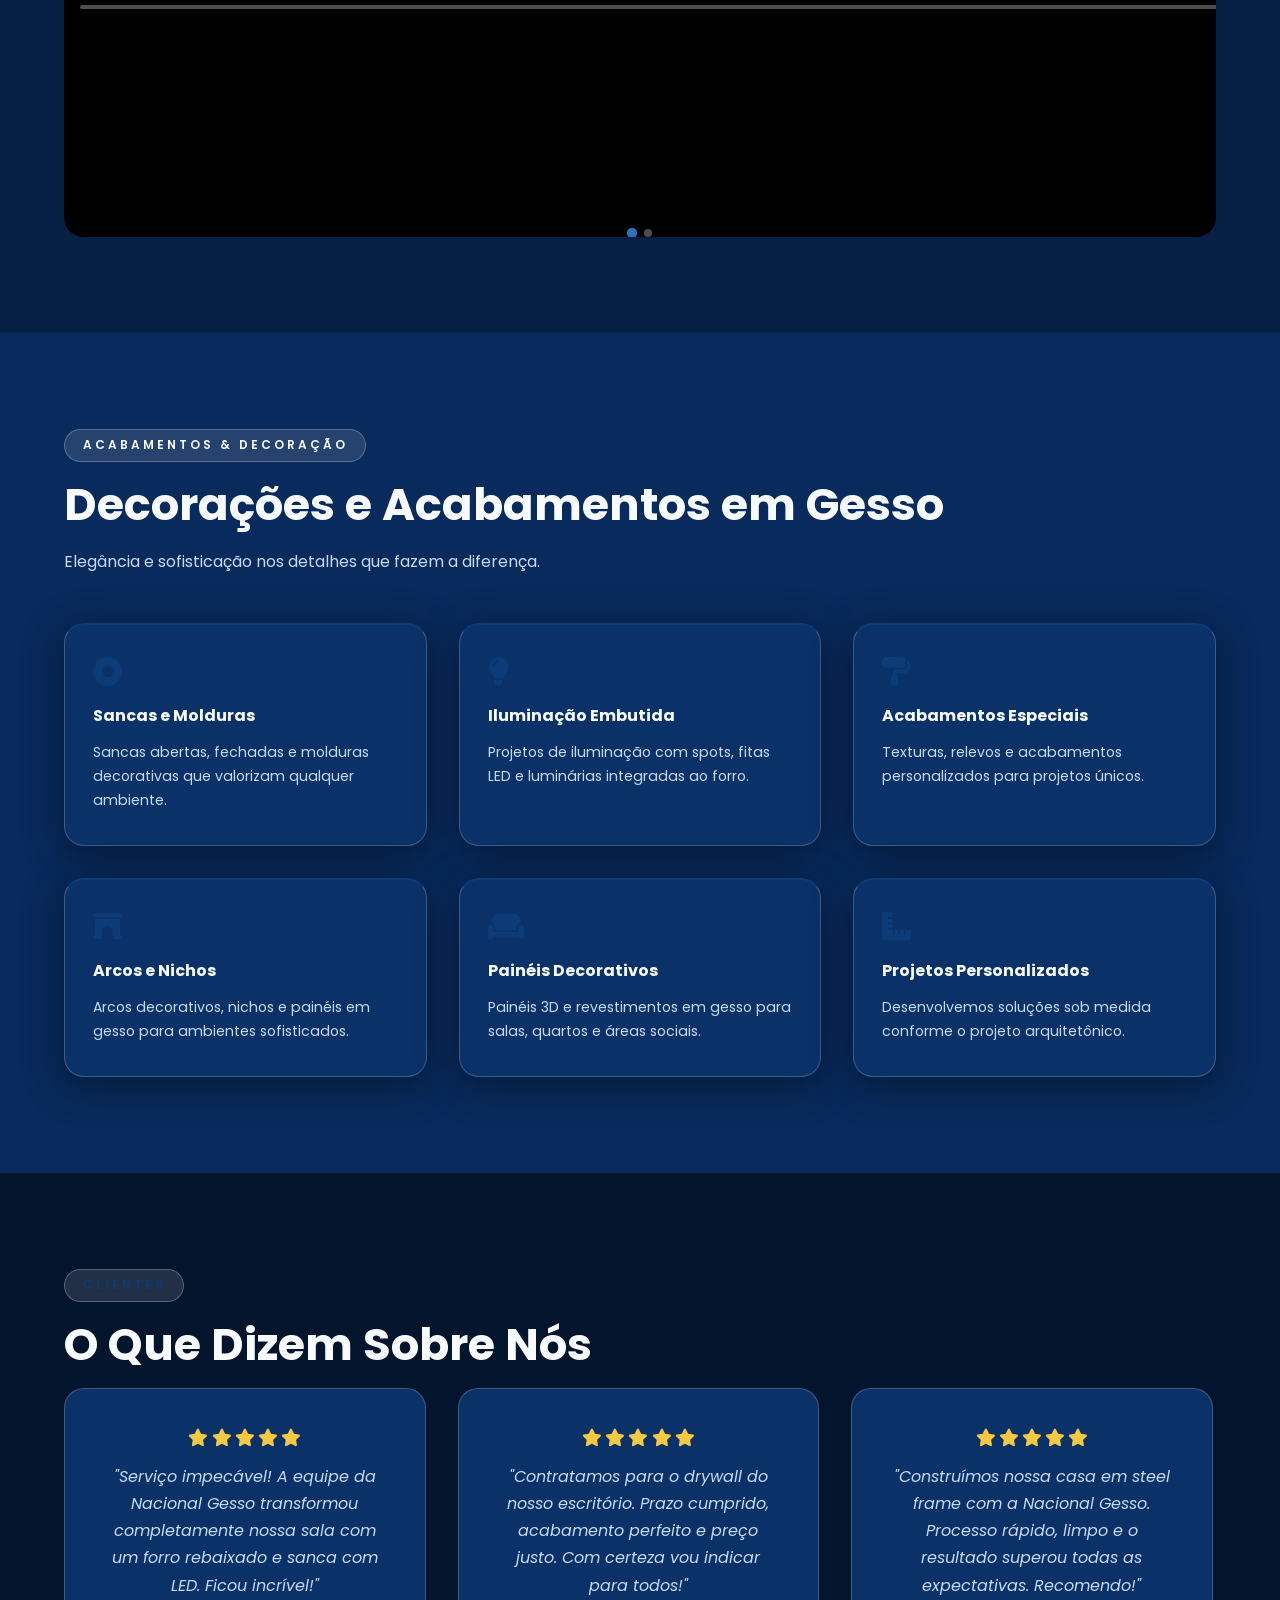
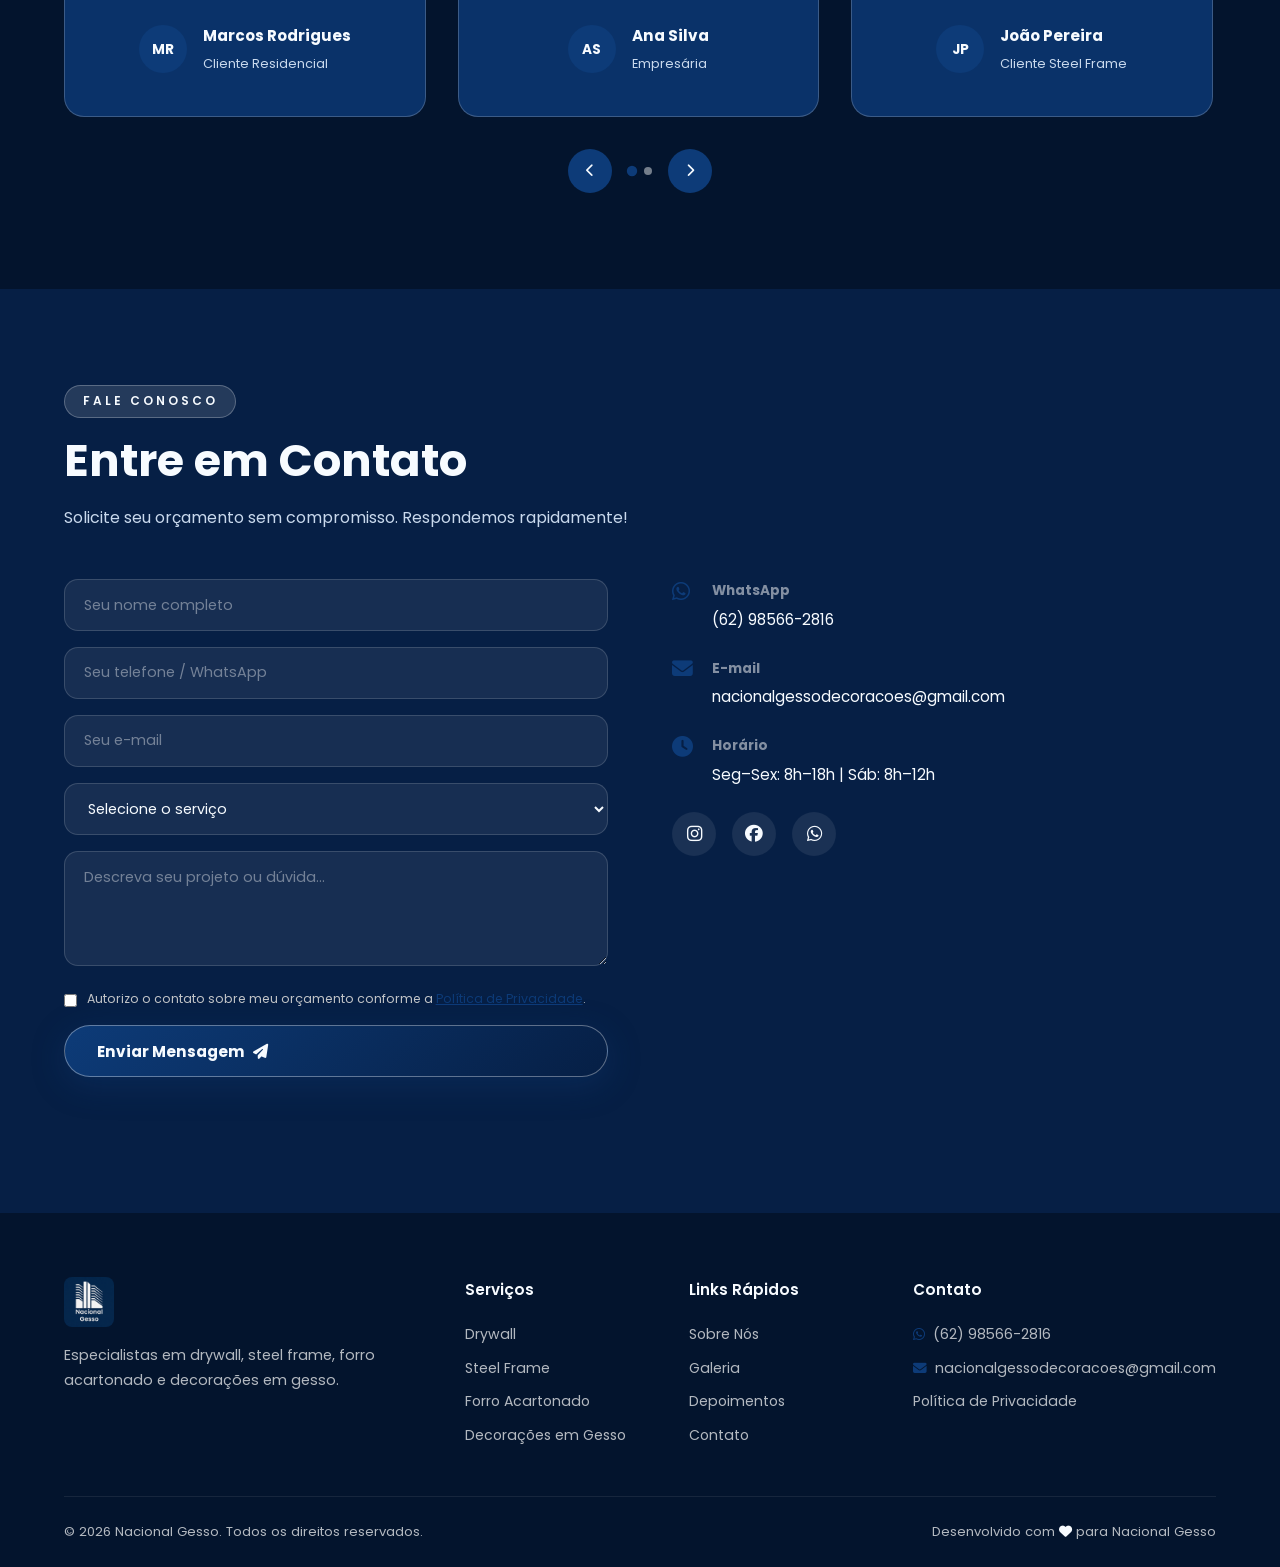
==== commit 90fa3769: ""commit ativação da tag google"" ====
--- a/index.html
+++ b/index.html
@@ -1,6 +1,15 @@
 <!DOCTYPE html>
 <html lang="pt-BR">
 <head>
+  <!-- Google tag (gtag.js) -->
+  <script async src="https://www.googletagmanager.com/gtag/js?id=AW-11247482702"></script>
+  <script>
+    window.dataLayer = window.dataLayer || [];
+    function gtag(){dataLayer.push(arguments);}
+    gtag('js', new Date());
+    gtag('config', 'AW-11247482702');
+  </script>
+
   <meta charset="UTF-8" />
   <meta name="viewport" content="width=device-width, initial-scale=1.0" />
   <title>Nacional Gesso | Drywall, Steel Frame e Gesso</title>
@@ -39,17 +48,6 @@
   </script>
 </head>
 
-<!-- Google tag (gtag.js) -->
-<script async src="https://www.googletagmanager.com/gtag/js?id=AW-11247482702"></script>
-<script>
-  window.dataLayer = window.dataLayer || [];
-  function gtag(){dataLayer.push(arguments);}
-  gtag('js', new Date());
-
-  gtag('config', 'AW-11247482702');
-</script>
-
-
 <script>
   function removeNetlifyBadge() {
     const links = document.querySelectorAll('a[href*="netlify.com"]');
